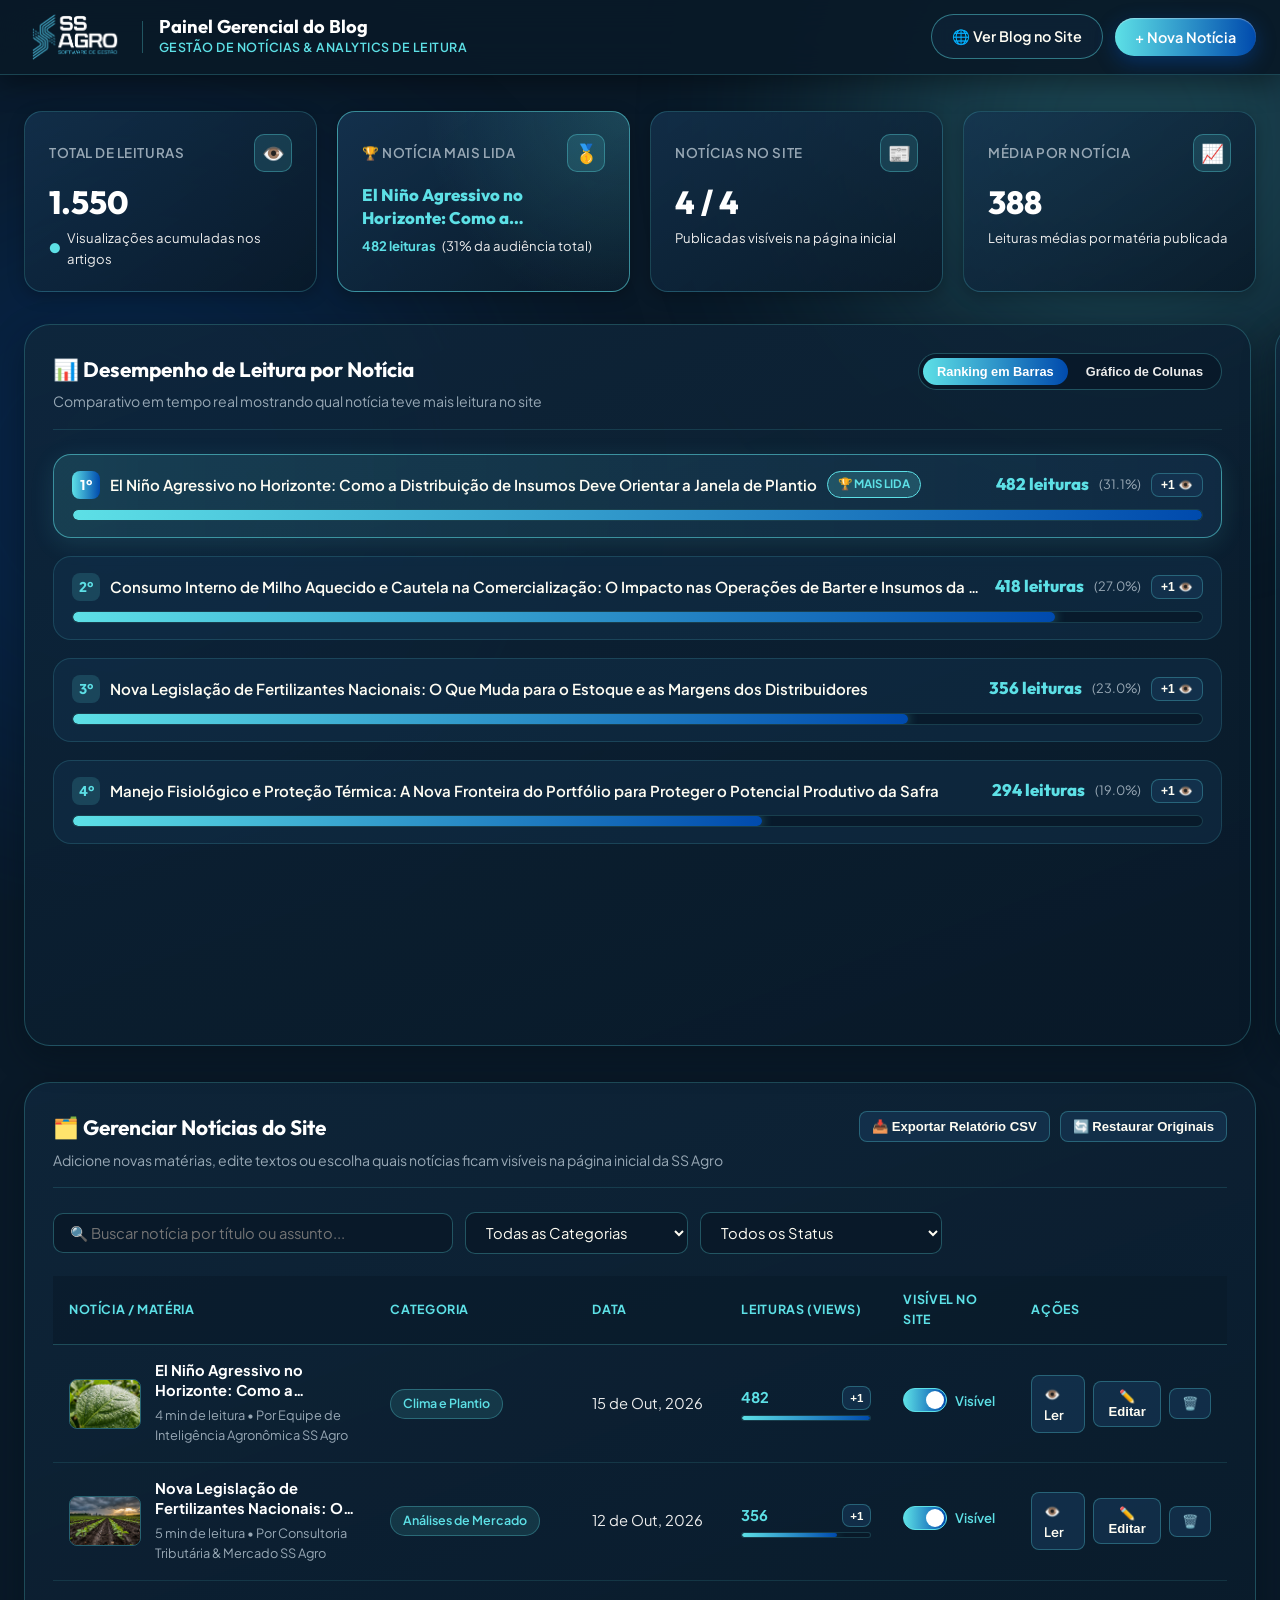
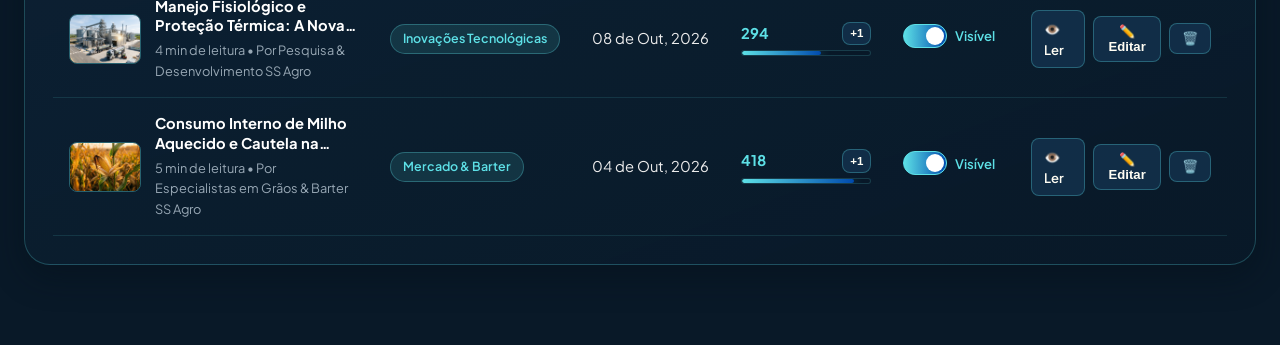
==== admin.html @ dab85be3 "feat: site institucional SS Agro com blog interativo e painel gerencial completo" ====
<!DOCTYPE html>
<html lang="pt-BR">
<head>
  <meta charset="UTF-8" />
  <meta name="viewport" content="width=device-width, initial-scale=1.0" />
  <title>Painel Gerencial do Blog | SS Agro Sistemas de Gestão</title>
  <link rel="icon" type="image/png" href="assets/favicon.png" />

  <!-- Fontes Modernas (Plus Jakarta Sans & Outfit) -->
  <link rel="preconnect" href="https://fonts.googleapis.com" />
  <link rel="preconnect" href="https://fonts.gstatic.com" crossorigin />
  <link
    href="https://fonts.googleapis.com/css2?family=Outfit:wght@600;700;800&family=Plus+Jakarta+Sans:wght@400;500;600;700&display=swap"
    rel="stylesheet"
  />

  <link rel="stylesheet" href="styles.css?v=8" />
  <style>
    /* ========================================================================
       ESTILOS DO PAINEL GERENCIAL DO BLOG SS AGRO (admin.html)
       Paleta Oficial: #0f273c (Navy), #5de0e6 (Ciano), #004aad (Royal), #fffdf3
       ======================================================================== */
    body {
      background-color: var(--ss-navy-dark);
      min-height: 100vh;
    }

    .admin-header {
      position: sticky;
      top: 0;
      z-index: 1000;
      background: rgba(9, 25, 40, 0.92);
      backdrop-filter: blur(18px);
      border-bottom: 1px solid rgba(93, 224, 230, 0.22);
      padding: 14px 0;
      box-shadow: 0 8px 28px rgba(0, 0, 0, 0.4);
    }

    .admin-header__inner {
      display: flex;
      align-items: center;
      justify-content: space-between;
      flex-wrap: wrap;
      gap: 16px;
    }

    .admin-brand {
      display: flex;
      align-items: center;
      gap: 16px;
      text-decoration: none;
    }

    .admin-brand img {
      height: 46px;
      width: auto;
    }

    .admin-brand__divider {
      width: 1px;
      height: 32px;
      background: rgba(93, 224, 230, 0.3);
    }

    .admin-brand__title {
      font-family: var(--font-display);
      font-size: 1.15rem;
      font-weight: 700;
      color: var(--ss-white);
      line-height: 1.2;
    }

    .admin-brand__sub {
      font-size: 0.78rem;
      color: var(--ss-cyan);
      font-weight: 600;
      letter-spacing: 0.04em;
      text-transform: uppercase;
    }

    .admin-header__actions {
      display: flex;
      align-items: center;
      flex-wrap: wrap;
      gap: 12px;
    }

    .admin-main {
      padding: 36px 0 80px;
      position: relative;
      z-index: 2;
    }

    /* Grade de KPIs Executivos */
    .kpi-grid {
      display: grid;
      grid-template-columns: repeat(4, 1fr);
      gap: 20px;
      margin-bottom: 32px;
    }

    .kpi-card {
      background: linear-gradient(145deg, rgba(21, 53, 82, 0.72) 0%, rgba(9, 25, 40, 0.88) 100%);
      border: 1px solid rgba(93, 224, 230, 0.22);
      border-radius: var(--radius-md);
      padding: 22px 24px;
      box-shadow: var(--shadow-sm);
      position: relative;
      overflow: hidden;
      transition: transform var(--transition-fast), border-color var(--transition-fast);
    }

    .kpi-card:hover {
      transform: translateY(-4px);
      border-color: var(--ss-cyan);
    }

    .kpi-card--highlight {
      border-color: rgba(93, 224, 230, 0.55);
      background:
        radial-gradient(circle at top right, rgba(93, 224, 230, 0.18), transparent 60%),
        linear-gradient(145deg, rgba(21, 53, 82, 0.85) 0%, rgba(9, 25, 40, 0.95) 100%);
    }

    .kpi-card__top {
      display: flex;
      align-items: center;
      justify-content: space-between;
      margin-bottom: 12px;
    }

    .kpi-card__label {
      font-size: 0.84rem;
      font-weight: 600;
      color: var(--ss-gray-muted);
      text-transform: uppercase;
      letter-spacing: 0.04em;
    }

    .kpi-card__icon {
      width: 38px;
      height: 38px;
      border-radius: 10px;
      background: rgba(93, 224, 230, 0.14);
      border: 1px solid rgba(93, 224, 230, 0.35);
      display: flex;
      align-items: center;
      justify-content: center;
      font-size: 1.15rem;
    }

    .kpi-card__value {
      font-family: var(--font-display);
      font-size: clamp(1.75rem, 2.5vw, 2.25rem);
      font-weight: 800;
      color: var(--ss-white);
      line-height: 1.15;
      margin-bottom: 6px;
    }

    .kpi-card__value--title {
      font-size: 1.05rem;
      line-height: 1.35;
      display: -webkit-box;
      -webkit-line-clamp: 2;
      -webkit-box-orient: vertical;
      overflow: hidden;
      color: var(--ss-cyan);
    }

    .kpi-card__sub {
      font-size: 0.82rem;
      color: var(--ss-gray-light);
      display: flex;
      align-items: center;
      gap: 6px;
    }

    /* Seção de Gráficos Gerenciais */
    .charts-grid {
      display: grid;
      grid-template-columns: 1.45fr 0.85fr;
      gap: 24px;
      margin-bottom: 36px;
    }

    .admin-panel-card {
      background: linear-gradient(160deg, rgba(15, 39, 60, 0.85) 0%, rgba(9, 25, 40, 0.94) 100%);
      border: 1px solid rgba(93, 224, 230, 0.24);
      border-radius: var(--radius-lg);
      padding: 28px;
      box-shadow: var(--shadow-md);
    }

    .admin-panel-card__header {
      display: flex;
      align-items: flex-start;
      justify-content: space-between;
      flex-wrap: wrap;
      gap: 16px;
      margin-bottom: 24px;
      padding-bottom: 16px;
      border-bottom: 1px solid rgba(93, 224, 230, 0.14);
    }

    .admin-panel-card__title {
      font-family: var(--font-display);
      font-size: 1.3rem;
      font-weight: 700;
      color: var(--ss-white);
      margin-bottom: 4px;
    }

    .admin-panel-card__sub {
      font-size: 0.88rem;
      color: var(--ss-gray-muted);
    }

    .chart-mode-tabs {
      display: inline-flex;
      background: rgba(9, 25, 40, 0.85);
      border: 1px solid rgba(93, 224, 230, 0.28);
      border-radius: var(--radius-pill);
      padding: 4px;
      gap: 4px;
    }

    .chart-mode-btn {
      background: transparent;
      border: none;
      color: var(--ss-gray-light);
      font-size: 0.8rem;
      font-weight: 600;
      padding: 6px 14px;
      border-radius: var(--radius-pill);
      cursor: pointer;
      transition: 0.2s;
    }

    .chart-mode-btn.active {
      background: var(--ss-gradient);
      color: var(--ss-white);
    }

    /* Ranking de Barras Horizontais */
    .ranking-list {
      display: flex;
      flex-direction: column;
      gap: 18px;
    }

    .ranking-item {
      background: rgba(21, 53, 82, 0.42);
      border: 1px solid rgba(93, 224, 230, 0.16);
      border-radius: var(--radius-md);
      padding: 16px 18px;
      transition: border-color 0.2s, transform 0.2s;
    }

    .ranking-item:hover {
      border-color: rgba(93, 224, 230, 0.45);
      transform: translateX(4px);
    }

    .ranking-item--top {
      background: linear-gradient(90deg, rgba(93, 224, 230, 0.14) 0%, rgba(21, 53, 82, 0.55) 100%);
      border-color: rgba(93, 224, 230, 0.55);
      box-shadow: 0 6px 24px rgba(93, 224, 230, 0.12);
    }

    .ranking-item__header {
      display: flex;
      align-items: center;
      justify-content: space-between;
      gap: 12px;
      margin-bottom: 10px;
    }

    .ranking-item__title-wrap {
      display: flex;
      align-items: center;
      gap: 10px;
      min-width: 0;
    }

    .ranking-pos {
      width: 28px;
      height: 28px;
      border-radius: 8px;
      background: rgba(93, 224, 230, 0.16);
      color: var(--ss-cyan);
      font-weight: 800;
      font-size: 0.84rem;
      display: flex;
      align-items: center;
      justify-content: center;
      flex-shrink: 0;
    }

    .ranking-item--top .ranking-pos {
      background: var(--ss-gradient);
      color: var(--ss-white);
    }

    .ranking-item__title {
      font-weight: 600;
      font-size: 0.94rem;
      color: var(--ss-cream);
      white-space: nowrap;
      overflow: hidden;
      text-overflow: ellipsis;
    }

    .ranking-badge-winner {
      display: inline-flex;
      align-items: center;
      gap: 4px;
      padding: 3px 10px;
      border-radius: var(--radius-pill);
      background: rgba(93, 224, 230, 0.2);
      border: 1px solid var(--ss-cyan);
      color: var(--ss-cyan);
      font-size: 0.72rem;
      font-weight: 700;
      text-transform: uppercase;
      flex-shrink: 0;
    }

    .ranking-item__stats {
      display: flex;
      align-items: center;
      gap: 10px;
      flex-shrink: 0;
    }

    .ranking-views-count {
      font-family: var(--font-display);
      font-size: 1.05rem;
      font-weight: 800;
      color: var(--ss-cyan);
    }

    .ranking-views-pct {
      font-size: 0.8rem;
      color: var(--ss-gray-muted);
    }

    .ranking-bar-track {
      width: 100%;
      height: 12px;
      background: rgba(9, 25, 40, 0.85);
      border-radius: var(--radius-pill);
      overflow: hidden;
      border: 1px solid rgba(93, 224, 230, 0.18);
    }

    .ranking-bar-fill {
      height: 100%;
      background: var(--ss-gradient);
      border-radius: var(--radius-pill);
      box-shadow: 0 0 12px rgba(93, 224, 230, 0.45);
      transition: width 0.6s cubic-bezier(0.22, 1, 0.36, 1);
    }

    .canvas-chart-container {
      width: 100%;
      height: 310px;
      position: relative;
    }

    .canvas-chart-container canvas {
      width: 100%;
      height: 100%;
      display: block;
    }

    /* Gráfico de Rosca (Categorias) */
    .donut-layout {
      display: flex;
      flex-direction: column;
      align-items: center;
      gap: 20px;
    }

    .donut-canvas-wrap {
      width: 210px;
      height: 210px;
      position: relative;
    }

    .donut-canvas-wrap canvas {
      width: 100%;
      height: 100%;
    }

    .donut-legend {
      width: 100%;
      display: flex;
      flex-direction: column;
      gap: 10px;
    }

    .donut-legend-item {
      display: flex;
      align-items: center;
      justify-content: space-between;
      font-size: 0.86rem;
      padding: 8px 12px;
      border-radius: var(--radius-sm);
      background: rgba(21, 53, 82, 0.4);
      border: 1px solid rgba(93, 224, 230, 0.14);
    }

    .donut-legend-left {
      display: flex;
      align-items: center;
      gap: 8px;
      color: var(--ss-cream);
      font-weight: 500;
    }

    .donut-dot {
      width: 12px;
      height: 12px;
      border-radius: 4px;
      flex-shrink: 0;
    }

    /* Barra de Ferramentas e Filtros da Tabela */
    .toolbar-row {
      display: flex;
      align-items: center;
      justify-content: space-between;
      flex-wrap: wrap;
      gap: 14px;
      margin-bottom: 22px;
    }

    .toolbar-filters {
      display: flex;
      align-items: center;
      flex-wrap: wrap;
      gap: 12px;
      flex: 1;
    }

    .admin-input,
    .admin-select,
    .admin-textarea {
      background: rgba(9, 25, 40, 0.9);
      border: 1px solid rgba(93, 224, 230, 0.3);
      color: var(--ss-cream);
      font-family: var(--font-sans);
      font-size: 0.92rem;
      padding: 10px 16px;
      border-radius: var(--radius-sm);
      outline: none;
      transition: border-color 0.2s, box-shadow 0.2s;
    }

    .admin-input:focus,
    .admin-select:focus,
    .admin-textarea:focus {
      border-color: var(--ss-cyan);
      box-shadow: 0 0 0 3px rgba(93, 224, 230, 0.18);
    }

    .admin-input--search {
      min-width: 280px;
      flex: 1;
      max-width: 400px;
    }

    /* Tabela Gerencial de Notícias */
    .posts-table-wrap {
      overflow-x: auto;
    }

    .posts-table {
      width: 100%;
      border-collapse: collapse;
      text-align: left;
    }

    .posts-table th {
      font-size: 0.78rem;
      font-weight: 700;
      text-transform: uppercase;
      letter-spacing: 0.05em;
      color: var(--ss-cyan);
      padding: 14px 16px;
      border-bottom: 1px solid rgba(93, 224, 230, 0.24);
      background: rgba(9, 25, 40, 0.6);
    }

    .posts-table td {
      padding: 16px;
      border-bottom: 1px solid rgba(93, 224, 230, 0.12);
      vertical-align: middle;
      font-size: 0.92rem;
    }

    .posts-table tr:hover td {
      background: rgba(93, 224, 230, 0.05);
    }

    .post-cell-main {
      display: flex;
      align-items: center;
      gap: 14px;
      max-width: 440px;
    }

    .post-thumb {
      width: 72px;
      height: 50px;
      border-radius: 8px;
      object-fit: cover;
      border: 1px solid rgba(93, 224, 230, 0.35);
      flex-shrink: 0;
    }

    .post-cell-title {
      font-weight: 700;
      color: var(--ss-white);
      line-height: 1.35;
      margin-bottom: 4px;
      display: -webkit-box;
      -webkit-line-clamp: 2;
      -webkit-box-orient: vertical;
      overflow: hidden;
    }

    .post-cell-sub {
      font-size: 0.8rem;
      color: var(--ss-gray-muted);
    }

    .category-pill {
      display: inline-block;
      padding: 4px 12px;
      border-radius: var(--radius-pill);
      background: rgba(93, 224, 230, 0.12);
      border: 1px solid rgba(93, 224, 230, 0.3);
      color: var(--ss-cyan);
      font-size: 0.78rem;
      font-weight: 600;
      white-space: nowrap;
    }

    /* Botão Switch (Visível no Site Liga/Desliga) */
    .status-toggle {
      display: inline-flex;
      align-items: center;
      gap: 8px;
      cursor: pointer;
      user-select: none;
    }

    .status-toggle input {
      display: none;
    }

    .status-toggle__slider {
      width: 44px;
      height: 24px;
      background: rgba(152, 168, 181, 0.3);
      border: 1px solid rgba(152, 168, 181, 0.45);
      border-radius: var(--radius-pill);
      position: relative;
      transition: 0.25s;
    }

    .status-toggle__slider::after {
      content: '';
      width: 18px;
      height: 18px;
      border-radius: 50%;
      background: var(--ss-white);
      position: absolute;
      top: 2px;
      left: 3px;
      transition: 0.25s;
    }

    .status-toggle input:checked + .status-toggle__slider {
      background: var(--ss-gradient);
      border-color: var(--ss-cyan);
    }

    .status-toggle input:checked + .status-toggle__slider::after {
      transform: translateX(19px);
    }

    .status-toggle__label {
      font-size: 0.82rem;
      font-weight: 600;
    }

    .action-btns {
      display: flex;
      align-items: center;
      gap: 8px;
    }

    .icon-btn {
      background: rgba(21, 53, 82, 0.75);
      border: 1px solid rgba(93, 224, 230, 0.3);
      color: var(--ss-cream);
      padding: 7px 12px;
      border-radius: 8px;
      font-size: 0.82rem;
      font-weight: 600;
      cursor: pointer;
      text-decoration: none;
      display: inline-flex;
      align-items: center;
      gap: 5px;
      transition: 0.2s;
    }

    .icon-btn:hover {
      border-color: var(--ss-cyan);
      color: var(--ss-cyan);
      transform: translateY(-2px);
    }

    .icon-btn--danger:hover {
      border-color: #f87171;
      color: #f87171;
      background: rgba(239, 68, 68, 0.12);
    }

    /* Modal de Criar / Editar Notícia */
    .modal-backdrop {
      position: fixed;
      inset: 0;
      z-index: 3000;
      background: rgba(5, 14, 24, 0.82);
      backdrop-filter: blur(10px);
      display: flex;
      align-items: center;
      justify-content: center;
      padding: 20px;
      opacity: 0;
      pointer-events: none;
      transition: opacity 0.25s ease;
    }

    .modal-backdrop.open {
      opacity: 1;
      pointer-events: auto;
    }

    .modal-card {
      width: 100%;
      max-width: 820px;
      max-height: 92vh;
      overflow-y: auto;
      background: linear-gradient(160deg, #122e47 0%, #091928 100%);
      border: 1px solid rgba(93, 224, 230, 0.4);
      border-radius: var(--radius-lg);
      padding: 32px;
      box-shadow: 0 28px 70px rgba(0, 0, 0, 0.75);
    }

    .modal-card__header {
      display: flex;
      align-items: center;
      justify-content: space-between;
      padding-bottom: 18px;
      margin-bottom: 24px;
      border-bottom: 1px solid rgba(93, 224, 230, 0.2);
    }

    .modal-card__title {
      font-family: var(--font-display);
      font-size: 1.45rem;
      color: var(--ss-white);
    }

    .form-grid {
      display: grid;
      grid-template-columns: 1fr 1fr;
      gap: 18px;
      margin-bottom: 18px;
    }

    .form-group {
      display: flex;
      flex-direction: column;
      gap: 7px;
      margin-bottom: 18px;
    }

    .form-group label {
      font-size: 0.86rem;
      font-weight: 600;
      color: var(--ss-cyan);
    }

    .preset-images-row {
      display: flex;
      align-items: center;
      flex-wrap: wrap;
      gap: 10px;
      margin-top: 8px;
    }

    .preset-img-btn {
      width: 68px;
      height: 46px;
      border-radius: 8px;
      overflow: hidden;
      border: 2px solid transparent;
      cursor: pointer;
      padding: 0;
      background: none;
      transition: 0.2s;
    }

    .preset-img-btn img {
      width: 100%;
      height: 100%;
      object-fit: cover;
    }

    .preset-img-btn.selected,
    .preset-img-btn:hover {
      border-color: var(--ss-cyan);
      transform: scale(1.06);
    }

    .toast-notification {
      position: fixed;
      bottom: 28px;
      right: 28px;
      z-index: 4000;
      background: var(--ss-gradient);
      color: var(--ss-white);
      padding: 14px 24px;
      border-radius: var(--radius-pill);
      font-weight: 700;
      font-size: 0.92rem;
      box-shadow: 0 12px 32px rgba(0, 0, 0, 0.5);
      transform: translateY(80px);
      opacity: 0;
      transition: 0.3s cubic-bezier(0.22, 1, 0.36, 1);
      pointer-events: none;
    }

    .toast-notification.show {
      transform: translateY(0);
      opacity: 1;
    }

    @media (max-width: 1080px) {
      .kpi-grid {
        grid-template-columns: repeat(2, 1fr);
      }
      .charts-grid {
        grid-template-columns: 1fr;
      }
    }

    @media (max-width: 720px) {
      .kpi-grid,
      .form-grid {
        grid-template-columns: 1fr;
      }
    }
  </style>
</head>
<body>
  <!-- Luzes decorativas de fundo com as cores oficiais -->
  <div class="ambient-bg" aria-hidden="true">
    <div class="ambient-orb ambient-orb--cyan"></div>
    <div class="ambient-orb ambient-orb--royal"></div>
  </div>

  <!-- CABEÇALHO DO PAINEL GERENCIAL -->
  <header class="admin-header">
    <div class="container admin-header__inner">
      <a href="index.html" class="admin-brand">
        <img src="assets/logo-ssagro.png" alt="Logo Oficial SS Agro" />
        <div class="admin-brand__divider"></div>
        <div>
          <div class="admin-brand__title">Painel Gerencial do Blog</div>
          <div class="admin-brand__sub">Gestão de Notícias & Analytics de Leitura</div>
        </div>
      </a>

      <div class="admin-header__actions">
        <a href="index.html#blog" class="btn btn--outline btn--sm">
          <span>🌐 Ver Blog no Site</span>
        </a>
        <button type="button" class="btn btn--primary btn--sm" id="openNewPostModalBtn">
          <span>+ Nova Notícia</span>
        </button>
      </div>
    </div>
  </header>

  <main class="admin-main">
    <div class="container">
      <!-- ====================================================================
           1. INDICADORES EXECUTIVOS (KPIs DE LEITURA E PUBLICAÇÃO)
           ==================================================================== -->
      <div class="kpi-grid">
        <div class="kpi-card">
          <div class="kpi-card__top">
            <span class="kpi-card__label">Total de Leituras</span>
            <span class="kpi-card__icon">👁️</span>
          </div>
          <div class="kpi-card__value" id="kpiTotalViews">0</div>
          <div class="kpi-card__sub">
            <span style="color: var(--ss-cyan);">●</span> Visualizações acumuladas nos artigos
          </div>
        </div>

        <div class="kpi-card kpi-card--highlight">
          <div class="kpi-card__top">
            <span class="kpi-card__label">🏆 Notícia Mais Lida</span>
            <span class="kpi-card__icon">🥇</span>
          </div>
          <div class="kpi-card__value kpi-card__value--title" id="kpiTopPostTitle">-</div>
          <div class="kpi-card__sub">
            <strong style="color: var(--ss-cyan);" id="kpiTopPostViews">0 leituras</strong>
            <span id="kpiTopPostShare">(0% do total)</span>
          </div>
        </div>

        <div class="kpi-card">
          <div class="kpi-card__top">
            <span class="kpi-card__label">Notícias no Site</span>
            <span class="kpi-card__icon">📰</span>
          </div>
          <div class="kpi-card__value" id="kpiActivePosts">0 / 0</div>
          <div class="kpi-card__sub" id="kpiActiveSub">Publicadas visíveis na página inicial</div>
        </div>

        <div class="kpi-card">
          <div class="kpi-card__top">
            <span class="kpi-card__label">Média por Notícia</span>
            <span class="kpi-card__icon">📈</span>
          </div>
          <div class="kpi-card__value" id="kpiAvgViews">0</div>
          <div class="kpi-card__sub">Leituras médias por matéria publicada</div>
        </div>
      </div>

      <!-- ====================================================================
           2. GRÁFICOS GERENCIAIS DE LEITURA (RANKING + CATEGORIAS)
           ==================================================================== -->
      <div class="charts-grid">
        <!-- Gráfico Principal: Qual notícia teve mais leitura -->
        <div class="admin-panel-card">
          <div class="admin-panel-card__header">
            <div>
              <h2 class="admin-panel-card__title">
                📊 Desempenho de Leitura por Notícia
              </h2>
              <p class="admin-panel-card__sub">
                Comparativo em tempo real mostrando qual notícia teve mais leitura no site
              </p>
            </div>

            <div class="chart-mode-tabs" role="tablist">
              <button
                type="button"
                class="chart-mode-btn active"
                data-chart-mode="bars"
                id="modeBarsBtn"
              >
                Ranking em Barras
              </button>
              <button
                type="button"
                class="chart-mode-btn"
                data-chart-mode="canvas"
                id="modeCanvasBtn"
              >
                Gráfico de Colunas
              </button>
            </div>
          </div>

          <!-- Visão 1: Ranking Horizontal Detalhado -->
          <div id="rankingBarsView" class="ranking-list"></div>

          <!-- Visão 2: Gráfico de Colunas em Canvas 2D -->
          <div id="rankingCanvasView" class="canvas-chart-container" style="display: none;">
            <canvas id="viewsBarCanvas"></canvas>
          </div>
        </div>

        <!-- Gráfico Secundário: Leituras por Categoria (Donut) -->
        <div class="admin-panel-card">
          <div class="admin-panel-card__header">
            <div>
              <h2 class="admin-panel-card__title">🎯 Leituras por Categoria</h2>
              <p class="admin-panel-card__sub">
                Temas do agronegócio que mais atraem leitores
              </p>
            </div>
          </div>

          <div class="donut-layout">
            <div class="donut-canvas-wrap">
              <canvas id="categoryDonutCanvas" width="220" height="220"></canvas>
            </div>
            <div class="donut-legend" id="categoryDonutLegend"></div>
          </div>
        </div>
      </div>

      <!-- ====================================================================
           3. GERENCIADOR DE NOTÍCIAS (TABELA CRUD + CONTROLE DE VISIBILIDADE)
           ==================================================================== -->
      <div class="admin-panel-card">
        <div class="admin-panel-card__header">
          <div>
            <h2 class="admin-panel-card__title">
              🗂️ Gerenciar Notícias do Site
            </h2>
            <p class="admin-panel-card__sub">
              Adicione novas matérias, edite textos ou escolha quais notícias ficam visíveis na página inicial da SS Agro
            </p>
          </div>

          <div style="display: flex; gap: 10px; flex-wrap: wrap;">
            <button type="button" class="icon-btn" id="exportCsvBtn" title="Baixar planilha CSV com estatísticas de leitura">
              <span>📥 Exportar Relatório CSV</span>
            </button>
            <button type="button" class="icon-btn" id="resetDefaultBtn" title="Restaurar as 4 notícias originais da SS Agro">
              <span>🔄 Restaurar Originais</span>
            </button>
          </div>
        </div>

        <!-- Filtros e Busca -->
        <div class="toolbar-row">
          <div class="toolbar-filters">
            <input
              type="search"
              id="searchPostsInput"
              class="admin-input admin-input--search"
              placeholder="🔍 Buscar notícia por título ou assunto..."
            />

            <select id="filterCategorySelect" class="admin-select">
              <option value="all">Todas as Categorias</option>
              <option value="Clima e Plantio">Clima e Plantio</option>
              <option value="Análises de Mercado">Análises de Mercado</option>
              <option value="Inovações Tecnológicas">Inovações Tecnológicas</option>
              <option value="Mercado & Barter">Mercado & Barter</option>
              <option value="Gestão ERP Agro">Gestão ERP Agro</option>
            </select>

            <select id="filterStatusSelect" class="admin-select">
              <option value="all">Todos os Status</option>
              <option value="published">Visíveis no Site (Publicadas)</option>
              <option value="hidden">Ocultas (Rascunho)</option>
            </select>
          </div>
        </div>

        <!-- Tabela de Notícias -->
        <div class="posts-table-wrap">
          <table class="posts-table">
            <thead>
              <tr>
                <th>Notícia / Matéria</th>
                <th>Categoria</th>
                <th>Data</th>
                <th>Leituras (Views)</th>
                <th>Visível no Site</th>
                <th>Ações</th>
              </tr>
            </thead>
            <tbody id="postsTableBody">
              <!-- Linhas preenchidas dinamicamente pelo admin.js -->
            </tbody>
          </table>
        </div>
      </div>
    </div>
  </main>

  <!-- ========================================================================
       MODAL COMPLETO PARA CRIAR OU EDITAR NOTÍCIA
       ======================================================================== -->
  <div class="modal-backdrop" id="postModalBackdrop" aria-hidden="true">
    <div class="modal-card" role="dialog" aria-labelledby="modalTitle">
      <div class="modal-card__header">
        <h3 class="modal-card__title" id="modalTitle">Nova Notícia do Blog SS Agro</h3>
        <button type="button" class="icon-btn" id="closeModalBtn">✕ Fechar</button>
      </div>

      <form id="postForm">
        <input type="hidden" id="postIdInput" />

        <div class="form-group">
          <label for="postTitleInput">Título da Notícia *</label>
          <input
            type="text"
            id="postTitleInput"
            class="admin-input"
            required
            placeholder="Ex: El Niño Agressivo no Horizonte: Como Orientar a Janela de Plantio"
          />
        </div>

        <div class="form-group">
          <label for="postSubtitleInput">Subtítulo / Chamada em Destaque (Lead) *</label>
          <input
            type="text"
            id="postSubtitleInput"
            class="admin-input"
            required
            placeholder="Resumo impactante que aparece abaixo do título na página da notícia..."
          />
        </div>

        <div class="form-grid">
          <div class="form-group" style="margin-bottom: 0;">
            <label for="postCategoryInput">Categoria *</label>
            <input
              type="text"
              id="postCategoryInput"
              class="admin-input"
              list="categorySuggestions"
              required
              placeholder="Ex: Clima e Plantio"
            />
            <datalist id="categorySuggestions">
              <option value="Clima e Plantio"></option>
              <option value="Análises de Mercado"></option>
              <option value="Inovações Tecnológicas"></option>
              <option value="Mercado & Barter"></option>
              <option value="Gestão ERP Agro"></option>
            </datalist>
          </div>

          <div class="form-group" style="margin-bottom: 0;">
            <label for="postAuthorInput">Autor / Equipe</label>
            <input
              type="text"
              id="postAuthorInput"
              class="admin-input"
              placeholder="Ex: Equipe de Inteligência Agronômica SS Agro"
            />
          </div>
        </div>

        <div class="form-grid">
          <div class="form-group" style="margin-bottom: 0;">
            <label for="postDateInput">Data de Publicação</label>
            <input type="date" id="postDateInput" class="admin-input" />
          </div>

          <div class="form-group" style="margin-bottom: 0;">
            <label for="postViewsInput">Total de Leituras (Contador)</label>
            <input type="number" id="postViewsInput" class="admin-input" min="0" value="0" />
          </div>
        </div>

        <!-- Seleção ou Upload da Imagem de Capa -->
        <div class="form-group">
          <label for="postImageInput">Imagem de Capa da Notícia *</label>
          <div style="display: flex; gap: 12px; align-items: center; flex-wrap: wrap;">
            <input
              type="text"
              id="postImageInput"
              class="admin-input"
              style="flex: 1;"
              required
              placeholder="assets/blog-1.jpg"
            />
            <label class="icon-btn" style="cursor: pointer; margin: 0;">
              <span>📷 Enviar Foto do Computador</span>
              <input type="file" id="uploadImageFile" accept="image/*" style="display: none;" />
            </label>
          </div>

          <div style="font-size: 0.78rem; color: var(--ss-gray-muted); margin-top: 6px;">
            Ou clique em uma das imagens oficiais abaixo para selecionar rapidamente:
          </div>
          <div class="preset-images-row" id="presetImagesRow">
            <button type="button" class="preset-img-btn" data-img="assets/blog-1.jpg" title="Clima e Plantio">
              <img src="assets/blog-1.jpg" alt="Capa 1" />
            </button>
            <button type="button" class="preset-img-btn" data-img="assets/blog-2.jpg" title="Fertilizantes e Estoque">
              <img src="assets/blog-2.jpg" alt="Capa 2" />
            </button>
            <button type="button" class="preset-img-btn" data-img="assets/blog-3.jpg" title="Manejo e Tecnologia">
              <img src="assets/blog-3.jpg" alt="Capa 3" />
            </button>
            <button type="button" class="preset-img-btn" data-img="assets/blog-4.jpg" title="Milho e Barter">
              <img src="assets/blog-4.jpg" alt="Capa 4" />
            </button>
            <button type="button" class="preset-img-btn" data-img="assets/seg-armazenagem-graos.jpg" title="Armazenagem de Grãos">
              <img src="assets/seg-armazenagem-graos.jpg" alt="Capa 5" />
            </button>
            <button type="button" class="preset-img-btn" data-img="assets/seg-propriedade-rural.jpg" title="Propriedade Rural">
              <img src="assets/seg-propriedade-rural.jpg" alt="Capa 6" />
            </button>
          </div>
        </div>

        <!-- Texto Completo da Matéria -->
        <div class="form-group">
          <label for="postContentInput">
            Conteúdo Completo da Notícia *
            <span style="font-weight: 400; color: var(--ss-gray-muted);">
              (Separe cada parágrafo pulando uma linha com Enter)
            </span>
          </label>
          <textarea
            id="postContentInput"
            class="admin-textarea"
            rows="9"
            required
            placeholder="Escreva aqui os parágrafos completos da matéria..."
          ></textarea>
        </div>

        <div style="display: flex; align-items: center; justify-content: space-between; flex-wrap: wrap; gap: 16px; margin-top: 24px;">
          <label class="status-toggle">
            <input type="checkbox" id="postPublishedCheckbox" checked />
            <span class="status-toggle__slider"></span>
            <span class="status-toggle__label" style="color: var(--ss-cream);">
              Publicar e exibir esta notícia no site principal
            </span>
          </label>

          <div style="display: flex; gap: 12px;">
            <button type="button" class="btn btn--outline btn--sm" id="cancelModalBtn">
              Cancelar
            </button>
            <button type="submit" class="btn btn--primary btn--sm">
              <span>💾 Salvar Notícia</span>
            </button>
          </div>
        </div>
      </form>
    </div>
  </div>

  <!-- Notificação Flutuante (Toast) -->
  <div class="toast-notification" id="adminToast">Alterações salvas com sucesso!</div>

  <script src="blog-data.js?v=8"></script>
  <script src="admin.js?v=8"></script>
</body>
</html>
---- styles.css ----
/* ==========================================================================
   SS AGRO - NOVA VERSÃO MODERNA & PROFISSIONAL
   Paleta de Cores Oficial Mantida Fielmente de www.ssagro.com.br:
   - Azul Marinho Principal (Fundo): #0f273c
   - Ciano Oficial (Logo e Destaques): #5de0e6 / #64c5e1
   - Azul Royal (Gradiente Oficial): #004aad
   - Texto Creme / Branco: #fffdf3 / #ffffff
   - Superfície Clara / Cinza Suave: #ececec / #98a8b5 / #a6a6a6
   ========================================================================== */

:root {
  /* Cores Oficiais SS Agro */
  --ss-navy: #0f273c;
  --ss-navy-dark: #091928;
  --ss-navy-light: #153552;
  --ss-navy-card: rgba(21, 53, 82, 0.55);
  --ss-cyan: #5de0e6;
  --ss-cyan-soft: #64c5e1;
  --ss-royal: #004aad;
  --ss-cream: #fffdf3;
  --ss-white: #ffffff;
  --ss-gray-light: #ececec;
  --ss-gray-muted: #98a8b5;
  --ss-gray-medium: #a6a6a6;

  /* Gradientes Oficiais (Extraídos do site original) */
  --ss-gradient: linear-gradient(90deg, #5de0e6 0%, #004aad 100%);
  --ss-gradient-hover: linear-gradient(90deg, #64c5e1 0%, #005ce6 50%, #5de0e6 100%);
  --ss-gradient-subtle: linear-gradient(135deg, rgba(93, 224, 230, 0.16) 0%, rgba(0, 74, 173, 0.16) 100%);
  --ss-border-glow: rgba(93, 224, 230, 0.28);

  /* Sombras e Efeitos */
  --shadow-sm: 0 4px 16px rgba(0, 0, 0, 0.25);
  --shadow-md: 0 12px 32px rgba(5, 15, 25, 0.45);
  --shadow-lg: 0 24px 60px rgba(0, 0, 0, 0.55);
  --shadow-cyan: 0 10px 30px rgba(93, 224, 230, 0.25);

  /* Tipografia e Espaçamento */
  --font-sans: 'Plus Jakarta Sans', 'Inter', -apple-system, BlinkMacSystemFont, sans-serif;
  --font-display: 'Outfit', 'Plus Jakarta Sans', sans-serif;
  --radius-sm: 10px;
  --radius-md: 18px;
  --radius-lg: 26px;
  --radius-pill: 9999px;
  --transition-fast: 0.25s cubic-bezier(0.22, 1, 0.36, 1);
  --transition-smooth: 0.45s cubic-bezier(0.22, 1, 0.36, 1);
}

/* Reset básico para garantir consistência em todos os navegadores */
*, *::before, *::after {
  box-sizing: border-box;
  margin: 0;
  padding: 0;
}

html {
  scroll-behavior: smooth;
  scroll-padding-top: 90px;
  background-color: var(--ss-navy);
  color: var(--ss-cream);
  font-family: var(--font-sans);
  line-height: 1.6;
  overflow-x: hidden;
}

body {
  background-color: var(--ss-navy);
  color: var(--ss-cream);
  overflow-x: hidden;
  position: relative;
}

/* Luzes decorativas de fundo (Ambient Glow com as cores da SS Agro) */
.ambient-bg {
  position: fixed;
  inset: 0;
  pointer-events: none;
  z-index: 0;
  overflow: hidden;
}

.ambient-orb {
  position: absolute;
  border-radius: 50%;
  filter: blur(120px);
  opacity: 0.22;
  transition: transform 0.8s ease-out;
}

.ambient-orb--cyan {
  width: 550px;
  height: 550px;
  background: var(--ss-cyan);
  top: -150px;
  right: -120px;
}

.ambient-orb--royal {
  width: 650px;
  height: 650px;
  background: var(--ss-royal);
  bottom: 10%;
  left: -200px;
}

/* Barra de Progresso de Rolagem no Topo */
.scroll-progress-bar {
  position: fixed;
  top: 0;
  left: 0;
  height: 4px;
  width: 0%;
  background: var(--ss-gradient);
  z-index: 2000;
  box-shadow: 0 0 12px var(--ss-cyan);
  transition: width 0.08s linear;
}

/* Container Padrão */
.container {
  width: 100%;
  max-width: 1280px;
  margin: 0 auto;
  padding: 0 24px;
  position: relative;
  z-index: 2;
}

/* ==========================================================================
   HEADER / NAVEGAÇÃO FIXA COM EFEITO DE VIDRO (GLASSMORPHISM)
   ========================================================================== */
.navbar {
  position: fixed;
  top: 0;
  left: 0;
  width: 100%;
  z-index: 1000;
  padding: 18px 0;
  transition: var(--transition-smooth);
  background: rgba(15, 39, 60, 0.45);
  backdrop-filter: blur(12px);
  -webkit-backdrop-filter: blur(12px);
  border-bottom: 1px solid rgba(93, 224, 230, 0.08);
}

.navbar.scrolled {
  padding: 10px 0;
  background: rgba(9, 25, 40, 0.88);
  backdrop-filter: blur(20px);
  -webkit-backdrop-filter: blur(20px);
  border-bottom: 1px solid rgba(93, 224, 230, 0.2);
  box-shadow: 0 10px 30px rgba(0, 0, 0, 0.35);
}

.navbar__inner {
  display: flex;
  align-items: center;
  justify-content: space-between;
  gap: 24px;
}

.navbar__logo {
  display: flex;
  align-items: center;
  text-decoration: none;
  transition: transform var(--transition-fast);
}

.navbar__logo:hover {
  transform: scale(1.04);
}

.navbar__logo img {
  height: 54px;
  width: auto;
  object-fit: contain;
  filter: drop-shadow(0 2px 8px rgba(93, 224, 230, 0.2));
  transition: height var(--transition-fast);
}

.navbar.scrolled .navbar__logo img {
  height: 46px;
}

.navbar__links {
  display: flex;
  align-items: center;
  list-style: none;
  gap: 4px;
}

.navbar__link {
  position: relative;
  color: var(--ss-cream);
  text-decoration: none;
  font-size: 0.92rem;
  font-weight: 500;
  padding: 8px 11px;
  border-radius: var(--radius-sm);
  white-space: nowrap;
  transition: color var(--transition-fast), background var(--transition-fast);
}

/* Efeito de linha animada embaixo do link ao passar o mouse */
.navbar__link::after {
  content: '';
  position: absolute;
  bottom: 4px;
  left: 14px;
  right: 14px;
  height: 2px;
  background: var(--ss-gradient);
  transform: scaleX(0);
  transform-origin: right;
  transition: transform var(--transition-fast);
  border-radius: 2px;
}

.navbar__link:hover,
.navbar__link.active {
  color: var(--ss-cyan);
  background: rgba(93, 224, 230, 0.07);
}

.navbar__link:hover::after,
.navbar__link.active::after {
  transform: scaleX(1);
  transform-origin: left;
}

.navbar__actions {
  display: flex;
  align-items: center;
  gap: 12px;
}

.navbar__mobile-toggle {
  display: none;
  background: rgba(93, 224, 230, 0.1);
  border: 1px solid rgba(93, 224, 230, 0.3);
  color: var(--ss-cream);
  width: 44px;
  height: 44px;
  border-radius: var(--radius-sm);
  cursor: pointer;
  align-items: center;
  justify-content: center;
  font-size: 1.4rem;
}

/* ==========================================================================
   BOTÕES COM EFEITOS DE HOVER AVANÇADOS (SHIMMER & ELEVATION)
   ========================================================================== */
.btn {
  display: inline-flex;
  align-items: center;
  justify-content: center;
  gap: 10px;
  padding: 14px 28px;
  font-family: var(--font-sans);
  font-size: 0.98rem;
  font-weight: 600;
  text-decoration: none;
  border-radius: var(--radius-pill);
  border: none;
  cursor: pointer;
  position: relative;
  overflow: hidden;
  white-space: nowrap;
  flex-shrink: 0;
  transition: transform var(--transition-fast), box-shadow var(--transition-fast);
  z-index: 1;
}

.btn--primary {
  background: var(--ss-gradient);
  color: var(--ss-white);
  box-shadow: 0 6px 20px rgba(0, 74, 173, 0.45), inset 0 1px 1px rgba(255, 255, 255, 0.35);
}

/* Brilho deslizante (shimmer) quando passa o mouse */
.btn--primary::before {
  content: '';
  position: absolute;
  top: 0;
  left: -100%;
  width: 100%;
  height: 100%;
  background: linear-gradient(120deg, transparent, rgba(255, 255, 255, 0.35), transparent);
  transition: left 0.6s ease;
  z-index: -1;
}

.btn--primary:hover {
  transform: translateY(-3px) scale(1.02);
  box-shadow: 0 12px 28px rgba(93, 224, 230, 0.38), 0 4px 12px rgba(0, 74, 173, 0.5);
}

.btn--primary:hover::before {
  left: 100%;
}

.btn--outline {
  background: rgba(15, 39, 60, 0.6);
  color: var(--ss-cream);
  border: 1.5px solid rgba(93, 224, 230, 0.45);
  backdrop-filter: blur(8px);
}

.btn--outline:hover {
  background: rgba(93, 224, 230, 0.14);
  border-color: var(--ss-cyan);
  color: var(--ss-white);
  transform: translateY(-3px);
  box-shadow: var(--shadow-cyan);
}

.btn--sm {
  padding: 10px 20px;
  font-size: 0.9rem;
}

.btn__icon {
  transition: transform var(--transition-fast);
}

.btn:hover .btn__icon {
  transform: translateX(4px);
}

/* ==========================================================================
   HERO BANNER DE VÍDEO NO INÍCIO DO SITE ("MUITO MAIS QUE UM SOFTWARE")
   ========================================================================== */
.hero {
  position: relative;
  min-height: 100vh;
  padding: 132px 0 84px;
  display: flex;
  align-items: center;
  overflow: hidden;
  background: var(--ss-navy);
}

.hero--banner {
  min-height: 100vh;
  border-bottom: 2px solid rgba(93, 224, 230, 0.25);
  box-shadow: 0 24px 60px rgba(0, 0, 0, 0.55);
}

/* Camada de Vídeo em Tela Cheia do Banner */
.hero-banner__media {
  position: absolute;
  inset: 0;
  z-index: 0;
  overflow: hidden;
  background: var(--ss-navy-dark);
}

.hero-banner__video {
  position: absolute;
  inset: 0;
  z-index: 1;
  width: 100%;
  height: 100%;
  object-fit: cover;
  object-position: center;
  display: block;
  transform: scale(1.04);
  filter: saturate(1.12) contrast(1.06);
  opacity: 0;
  transition: opacity 1.2s ease-in-out, transform 0.6s ease-out;
  pointer-events: none;
}

.hero-banner__video.active {
  opacity: 1;
  z-index: 2;
}

/* Sobreposição com o Azul Marinho Oficial (#0f273c) sempre acima dos vídeos */
.hero-banner__overlay {
  position: absolute;
  inset: 0;
  z-index: 3;
  background:
    linear-gradient(
      95deg,
      rgba(9, 25, 40, 0.92) 0%,
      rgba(15, 39, 60, 0.78) 48%,
      rgba(15, 39, 60, 0.45) 100%
    ),
    radial-gradient(circle at 80% 25%, rgba(93, 224, 230, 0.18) 0%, transparent 50%);
  pointer-events: none;
}

/* Vinheta na base do banner que faz o degradê suave com o restante da página */
.hero-banner__vignette {
  position: absolute;
  inset: 0;
  z-index: 4;
  background: linear-gradient(
    180deg,
    rgba(9, 25, 40, 0.55) 0%,
    transparent 28%,
    transparent 70%,
    var(--ss-navy) 100%
  );
  pointer-events: none;
}

.hero-banner__container {
  position: relative;
  z-index: 2;
  display: flex;
  flex-direction: column;
  justify-content: space-between;
  gap: 32px;
  width: 100%;
}

/* Barra superior dentro do banner: Badge + Botões de troca de vídeo */
.hero-banner__top-bar {
  display: flex;
  align-items: center;
  justify-content: space-between;
  flex-wrap: wrap;
  gap: 16px;
}

.hero__badge {
  display: inline-flex;
  align-items: center;
  gap: 10px;
  padding: 8px 18px;
  border-radius: var(--radius-pill);
  background: rgba(15, 39, 60, 0.78);
  backdrop-filter: blur(12px);
  border: 1px solid rgba(93, 224, 230, 0.4);
  color: var(--ss-cyan);
  font-size: 0.88rem;
  font-weight: 600;
  letter-spacing: 0.03em;
  margin-bottom: 0;
  box-shadow: 0 4px 20px rgba(0, 0, 0, 0.25);
}

.hero__badge-dot {
  width: 8px;
  height: 8px;
  border-radius: 50%;
  background: var(--ss-cyan);
  box-shadow: 0 0 10px var(--ss-cyan);
  animation: pulseDot 2s infinite;
}

@keyframes pulseDot {
  0%, 100% { transform: scale(1); opacity: 1; }
  50% { transform: scale(1.4); opacity: 0.6; }
}

/* Área de Conteúdo Central do Banner (Amplo e com Visão Total do Vídeo) */
.hero-banner__Grid {
  display: block;
  max-width: 860px;
  padding: 26px 0 20px;
}

.hero__title {
  font-family: var(--font-display);
  font-size: clamp(2.6rem, 5.2vw, 4.5rem);
  font-weight: 800;
  line-height: 1.06;
  letter-spacing: -0.02em;
  color: var(--ss-cream);
  margin-bottom: 22px;
  text-shadow: 0 8px 28px rgba(0, 0, 0, 0.45);
}

.text-gradient {
  background: var(--ss-gradient);
  -webkit-background-clip: text;
  -webkit-text-fill-color: transparent;
  background-clip: text;
}

.hero__subtitle {
  font-size: clamp(1.08rem, 1.4vw, 1.25rem);
  color: rgba(255, 253, 243, 0.92);
  margin-bottom: 34px;
  max-width: 620px;
  font-weight: 400;
  text-shadow: 0 2px 12px rgba(0, 0, 0, 0.4);
}

.hero__cta-group {
  display: flex;
  flex-wrap: wrap;
  gap: 14px;
  margin-bottom: 38px;
}

.hero__highlights {
  display: flex;
  flex-wrap: wrap;
  gap: 24px;
  padding-top: 24px;
  border-top: 1px solid rgba(93, 224, 230, 0.22);
}

.hero__highlight-item {
  display: flex;
  align-items: center;
  gap: 10px;
  font-size: 0.92rem;
  color: var(--ss-cream);
  font-weight: 500;
}

.hero__highlight-icon {
  width: 28px;
  height: 28px;
  border-radius: 50%;
  background: rgba(93, 224, 230, 0.18);
  border: 1px solid rgba(93, 224, 230, 0.45);
  color: var(--ss-cyan);
  display: flex;
  align-items: center;
  justify-content: center;
  font-size: 0.85rem;
  flex-shrink: 0;
}

/* Card Interativo de Medidor da Colheita no Banner */
.hero-harvest-widget {
  background: rgba(9, 25, 40, 0.78);
  backdrop-filter: blur(18px);
  -webkit-backdrop-filter: blur(18px);
  border: 1px solid rgba(93, 224, 230, 0.38);
  border-radius: var(--radius-lg);
  padding: 28px;
  box-shadow: var(--shadow-lg), 0 0 40px rgba(93, 224, 230, 0.16);
  transition: transform var(--transition-smooth), border-color var(--transition-fast);
}

.hero-harvest-widget:hover {
  border-color: var(--ss-cyan);
  box-shadow: var(--shadow-lg), 0 0 55px rgba(93, 224, 230, 0.28);
}

.hero-harvest-widget__header {
  display: flex;
  align-items: center;
  gap: 14px;
  margin-bottom: 22px;
}

.hero-harvest-widget__icon {
  width: 52px;
  height: 52px;
  border-radius: 14px;
  background: var(--ss-gradient);
  display: flex;
  align-items: center;
  justify-content: center;
  font-size: 1.6rem;
  box-shadow: 0 8px 20px rgba(0, 74, 173, 0.45);
}

.hero-harvest-widget__title {
  font-family: var(--font-display);
  font-size: 1.15rem;
  font-weight: 700;
  color: var(--ss-white);
}

.hero-harvest-widget__sub {
  font-size: 0.85rem;
  color: var(--ss-cyan);
}

.hero-harvest-widget__meter {
  background: rgba(15, 39, 60, 0.85);
  border: 1px solid rgba(93, 224, 230, 0.2);
  border-radius: var(--radius-md);
  padding: 16px;
  margin-bottom: 18px;
}

.hero-harvest-widget__meter-Label {
  display: flex;
  align-items: center;
  justify-content: space-between;
  font-size: 0.86rem;
  color: var(--ss-gray-light);
  margin-bottom: 10px;
}

.hero-harvest-widget__meter-Label strong {
  color: var(--ss-cyan);
  font-size: 1rem;
  font-weight: 700;
}

.hero-harvest-widget__bar {
  width: 100%;
  height: 10px;
  background: rgba(9, 25, 40, 0.9);
  border-radius: var(--radius-pill);
  overflow: hidden;
  border: 1px solid rgba(93, 224, 230, 0.2);
}

.hero-harvest-widget__bar-fill {
  height: 100%;
  width: 12%;
  background: var(--ss-gradient);
  border-radius: var(--radius-pill);
  box-shadow: 0 0 12px var(--ss-cyan);
  transition: width 0.25s ease-out;
}

.hero-harvest-widget__tags {
  display: flex;
  flex-wrap: wrap;
  gap: 8px;
}

.hero-harvest-widget__tags span {
  font-size: 0.78rem;
  font-weight: 600;
  color: var(--ss-cream);
  background: rgba(93, 224, 230, 0.12);
  border: 1px solid rgba(93, 224, 230, 0.25);
  padding: 5px 11px;
  border-radius: var(--radius-pill);
}

/* Indicador de Rolagem Animado na Base do Banner */
.hero-scroll-indicator {
  display: inline-flex;
  align-items: center;
  gap: 12px;
  align-self: center;
  text-decoration: none;
  color: var(--ss-cream);
  font-size: 0.9rem;
  font-weight: 600;
  padding: 10px 22px;
  border-radius: var(--radius-pill);
  background: rgba(9, 25, 40, 0.75);
  backdrop-filter: blur(12px);
  border: 1px solid rgba(93, 224, 230, 0.35);
  transition: var(--transition-fast);
  margin-top: 8px;
}

.hero-scroll-indicator:hover {
  border-color: var(--ss-cyan);
  color: var(--ss-cyan);
  transform: translateY(3px);
  box-shadow: var(--shadow-cyan);
}

.hero-scroll-indicator__mouse {
  width: 22px;
  height: 34px;
  border: 2px solid var(--ss-cyan);
  border-radius: 12px;
  display: flex;
  justify-content: center;
  padding-top: 5px;
}

.hero-scroll-indicator__wheel {
  width: 4px;
  height: 7px;
  background: var(--ss-cyan);
  border-radius: 2px;
  animation: scrollWheel 1.6s ease-in-out infinite;
}

@keyframes scrollWheel {
  0% { transform: translateY(0); opacity: 1; }
  100% { transform: translateY(10px); opacity: 0; }
}

/* ==========================================================================
   FAIXA DE MÉTRICAS E CONFIANÇA (COUNTER SECTION)
   ========================================================================== */
.stats-strip {
  position: relative;
  z-index: 3;
  padding: 20px 0 60px;
}

.stats-strip__grid {
  display: grid;
  grid-template-columns: repeat(4, 1fr);
  gap: 24px;
  background: linear-gradient(135deg, rgba(21, 53, 82, 0.75) 0%, rgba(9, 25, 40, 0.85) 100%);
  border: 1px solid rgba(93, 224, 230, 0.22);
  border-radius: var(--radius-lg);
  padding: 36px 32px;
  backdrop-filter: blur(16px);
  box-shadow: var(--shadow-md);
}

.stat-card {
  text-align: center;
  padding: 12px;
  position: relative;
  transition: transform var(--transition-fast);
}

.stat-card:not(:last-child)::after {
  content: '';
  position: absolute;
  right: -12px;
  top: 15%;
  height: 70%;
  width: 1px;
  background: linear-gradient(180deg, transparent, rgba(93, 224, 230, 0.25), transparent);
}

.stat-card:hover {
  transform: translateY(-4px);
}

.stat-card__number {
  font-family: var(--font-display);
  font-size: clamp(2.1rem, 3.2vw, 2.85rem);
  font-weight: 800;
  background: var(--ss-gradient);
  -webkit-background-clip: text;
  -webkit-text-fill-color: transparent;
  background-clip: text;
  line-height: 1.1;
  margin-bottom: 6px;
}

.stat-card__label {
  font-size: 0.95rem;
  font-weight: 600;
  color: var(--ss-cream);
}

.stat-card__sub {
  font-size: 0.8rem;
  color: var(--ss-gray-muted);
  margin-top: 2px;
}

/* ==========================================================================
   ESTILOS GERAIS DE SEÇÕES & CABEÇALHOS
   ========================================================================== */
.section {
  padding: 100px 0;
  position: relative;
  z-index: 2;
}

.section--alt {
  background: linear-gradient(180deg, rgba(9, 25, 40, 0.65) 0%, rgba(15, 39, 60, 0.95) 100%);
  border-top: 1px solid rgba(93, 224, 230, 0.08);
  border-bottom: 1px solid rgba(93, 224, 230, 0.08);
}

.section-header {
  text-align: center;
  max-width: 780px;
  margin: 0 auto 64px;
}

.section-tag {
  display: inline-block;
  padding: 6px 16px;
  border-radius: var(--radius-pill);
  background: rgba(93, 224, 230, 0.1);
  border: 1px solid rgba(93, 224, 230, 0.28);
  color: var(--ss-cyan);
  font-size: 0.82rem;
  font-weight: 700;
  text-transform: uppercase;
  letter-spacing: 0.08em;
  margin-bottom: 16px;
}

.section-title {
  font-family: var(--font-display);
  font-size: clamp(2rem, 3.5vw, 3rem);
  font-weight: 800;
  color: var(--ss-cream);
  line-height: 1.15;
  margin-bottom: 16px;
}

.section-subtitle {
  font-size: 1.1rem;
  color: var(--ss-gray-muted);
  line-height: 1.65;
}

/* ==========================================================================
   EFEITO SPOTLIGHT INTERATIVO (A LUZ SEGUE O MOUSE NOS CARDS)
   ========================================================================== */
.spotlight-card {
  position: relative;
  overflow: hidden;
  --mouse-x: 50%;
  --mouse-y: 50%;
}

.spotlight-card::before {
  content: '';
  position: absolute;
  inset: 0;
  background: radial-gradient(
    500px circle at var(--mouse-x) var(--mouse-y),
    rgba(93, 224, 230, 0.14),
    transparent 40%
  );
  opacity: 0;
  transition: opacity 0.35s ease;
  pointer-events: none;
  z-index: 1;
}

.spotlight-card:hover::before {
  opacity: 1;
}

/* ==========================================================================
   SEÇÃO SEGMENTOS DE ATUAÇÃO (4 SEGMENTOS COM FOTOS REAIS + CHECKLIST)
   ========================================================================== */
.segments-grid {
  display: grid;
  grid-template-columns: repeat(2, 1fr);
  gap: 32px;
}

.segment-card {
  background: var(--ss-navy-card);
  border: 1px solid rgba(93, 224, 230, 0.18);
  border-radius: var(--radius-lg);
  overflow: hidden;
  display: flex;
  flex-direction: column;
  backdrop-filter: blur(12px);
  box-shadow: var(--shadow-md);
  transition: transform var(--transition-smooth), border-color var(--transition-smooth), box-shadow var(--transition-smooth);
}

.segment-card:hover {
  transform: translateY(-10px);
  border-color: var(--ss-cyan);
  box-shadow: var(--shadow-lg), 0 12px 35px rgba(93, 224, 230, 0.18);
}

.segment-card__media {
  position: relative;
  height: 250px;
  overflow: hidden;
}

.segment-card__media img {
  width: 100%;
  height: 100%;
  object-fit: cover;
  transition: transform 0.7s cubic-bezier(0.22, 1, 0.36, 1);
}

.segment-card:hover .segment-card__media img {
  transform: scale(1.09);
}

.segment-card__media-overlay {
  position: absolute;
  inset: 0;
  background: linear-gradient(180deg, rgba(15, 39, 60, 0.05) 0%, rgba(15, 39, 60, 0.92) 100%);
}

.segment-card__badge {
  position: absolute;
  top: 18px;
  left: 18px;
  padding: 6px 14px;
  border-radius: var(--radius-pill);
  background: rgba(15, 39, 60, 0.85);
  backdrop-filter: blur(8px);
  border: 1px solid rgba(93, 224, 230, 0.4);
  color: var(--ss-cyan);
  font-size: 0.78rem;
  font-weight: 700;
  text-transform: uppercase;
  letter-spacing: 0.05em;
}

.segment-card__body {
  padding: 28px 32px 32px;
  flex: 1;
  display: flex;
  flex-direction: column;
  position: relative;
  z-index: 2;
}

.segment-card__title {
  font-family: var(--font-display);
  font-size: 1.5rem;
  font-weight: 700;
  color: var(--ss-white);
  margin-bottom: 10px;
  text-transform: uppercase;
  letter-spacing: -0.01em;
}

.segment-card__desc {
  color: rgba(255, 253, 243, 0.82);
  font-size: 0.98rem;
  margin-bottom: 22px;
}

.segment-card__guarantees-title {
  font-size: 0.82rem;
  text-transform: uppercase;
  letter-spacing: 0.06em;
  color: var(--ss-cyan);
  font-weight: 700;
  margin-bottom: 12px;
}

.segment-card__list {
  list-style: none;
  display: grid;
  grid-template-columns: repeat(2, 1fr);
  gap: 10px;
  margin-top: auto;
}

.segment-card__list li {
  display: flex;
  align-items: center;
  gap: 9px;
  font-size: 0.9rem;
  color: var(--ss-gray-light);
  background: rgba(9, 25, 40, 0.55);
  border: 1px solid rgba(93, 224, 230, 0.12);
  padding: 9px 12px;
  border-radius: var(--radius-sm);
  transition: background var(--transition-fast), border-color var(--transition-fast), transform var(--transition-fast);
}

.segment-card:hover .segment-card__list li {
  border-color: rgba(93, 224, 230, 0.32);
}

.segment-card__list li:hover {
  background: rgba(93, 224, 230, 0.15);
  border-color: var(--ss-cyan);
  transform: translateX(4px);
}

.segment-card__check {
  color: var(--ss-cyan);
  font-weight: bold;
  flex-shrink: 0;
}

/* ==========================================================================
   SEÇÃO SOLUÇÕES ERP (PLATAFORMAS INTERATIVAS: DESKTOP, BI TABLET, MOBILE)
   ========================================================================== */
.solutions-tabs {
  display: flex;
  justify-content: center;
  flex-wrap: wrap;
  gap: 14px;
  margin-bottom: 48px;
}

.solution-tab-btn {
  display: inline-flex;
  align-items: center;
  gap: 10px;
  padding: 14px 26px;
  border-radius: var(--radius-pill);
  background: rgba(21, 53, 82, 0.5);
  border: 1px solid rgba(93, 224, 230, 0.22);
  color: var(--ss-cream);
  font-family: var(--font-sans);
  font-size: 0.96rem;
  font-weight: 600;
  cursor: pointer;
  transition: var(--transition-fast);
}

.solution-tab-btn:hover {
  border-color: var(--ss-cyan);
  background: rgba(93, 224, 230, 0.12);
  transform: translateY(-2px);
}

.solution-tab-btn.active {
  background: var(--ss-gradient);
  border-color: transparent;
  color: var(--ss-white);
  box-shadow: var(--shadow-cyan);
}

.solution-panel {
  display: none;
  grid-template-columns: 0.95fr 1.05fr;
  gap: 48px;
  align-items: center;
  background: linear-gradient(135deg, rgba(21, 53, 82, 0.55) 0%, rgba(9, 25, 40, 0.78) 100%);
  border: 1px solid rgba(93, 224, 230, 0.22);
  border-radius: var(--radius-lg);
  padding: 48px;
  box-shadow: var(--shadow-lg);
  animation: fadeSlideIn 0.45s cubic-bezier(0.22, 1, 0.36, 1);
}

.solution-panel.active {
  display: grid;
}

@keyframes fadeSlideIn {
  from {
    opacity: 0;
    transform: translateY(18px);
  }
  to {
    opacity: 1;
    transform: translateY(0);
  }
}

.solution-panel__badge {
  display: inline-block;
  padding: 5px 14px;
  border-radius: var(--radius-pill);
  background: rgba(93, 224, 230, 0.14);
  color: var(--ss-cyan);
  font-size: 0.8rem;
  font-weight: 700;
  text-transform: uppercase;
  margin-bottom: 16px;
}

.solution-panel__title {
  font-family: var(--font-display);
  font-size: clamp(1.65rem, 2.5vw, 2.25rem);
  font-weight: 800;
  color: var(--ss-white);
  margin-bottom: 16px;
  line-height: 1.2;
}

.solution-panel__desc {
  color: rgba(255, 253, 243, 0.84);
  font-size: 1.02rem;
  margin-bottom: 24px;
}

.solution-panel__features {
  list-style: none;
  display: flex;
  flex-direction: column;
  gap: 12px;
  margin-bottom: 32px;
}

.solution-panel__features li {
  display: flex;
  align-items: flex-start;
  gap: 12px;
  font-size: 0.96rem;
  color: var(--ss-gray-light);
}

.solution-panel__features li span {
  color: var(--ss-cyan);
  font-weight: bold;
}

.solution-panel__showcase {
  position: relative;
  display: flex;
  align-items: center;
  justify-content: center;
}

.solution-panel__img-wrap {
  position: relative;
  border-radius: var(--radius-md);
  overflow: hidden;
  border: 2px solid rgba(93, 224, 230, 0.35);
  box-shadow: var(--shadow-lg), 0 0 40px rgba(0, 74, 173, 0.4);
  transition: transform var(--transition-smooth), border-color var(--transition-smooth);
  background: var(--ss-navy-dark);
}

.solution-panel__img-wrap:hover {
  transform: scale(1.025) translateY(-4px);
  border-color: var(--ss-cyan);
}

.solution-panel__img-wrap img {
  width: 100%;
  height: auto;
  display: block;
}

.solution-panel__img-wrap--mobile {
  max-width: 310px;
  margin: 0 auto;
  border-radius: 32px;
}

/* ==========================================================================
   SEÇÃO 16 MÓDULOS E ROTINAS EM DESTAQUE (COM FILTRO POR CATEGORIA)
   ========================================================================== */
.modules-filter {
  display: flex;
  justify-content: center;
  flex-wrap: wrap;
  gap: 10px;
  margin-bottom: 40px;
}

.filter-chip {
  padding: 9px 20px;
  border-radius: var(--radius-pill);
  background: rgba(21, 53, 82, 0.45);
  border: 1px solid rgba(93, 224, 230, 0.2);
  color: var(--ss-cream);
  font-family: var(--font-sans);
  font-size: 0.88rem;
  font-weight: 600;
  cursor: pointer;
  transition: var(--transition-fast);
}

.filter-chip:hover {
  border-color: var(--ss-cyan);
  color: var(--ss-cyan);
}

.filter-chip.active {
  background: var(--ss-gradient);
  border-color: transparent;
  color: var(--ss-white);
}

.modules-grid {
  display: grid;
  grid-template-columns: repeat(4, 1fr);
  gap: 20px;
}

.module-card {
  background: rgba(21, 53, 82, 0.45);
  border: 1px solid rgba(93, 224, 230, 0.16);
  border-radius: var(--radius-md);
  padding: 24px 22px;
  transition: transform var(--transition-fast), border-color var(--transition-fast), background var(--transition-fast), box-shadow var(--transition-fast);
  display: flex;
  flex-direction: column;
  gap: 12px;
  position: relative;
  z-index: 1;
}

.module-card.hidden {
  display: none;
}

.module-card:hover {
  transform: translateY(-7px);
  border-color: var(--ss-cyan);
  background: rgba(21, 53, 82, 0.8);
  box-shadow: var(--shadow-cyan);
}

.module-card__icon {
  width: 46px;
  height: 46px;
  border-radius: 12px;
  background: rgba(93, 224, 230, 0.12);
  border: 1px solid rgba(93, 224, 230, 0.3);
  color: var(--ss-cyan);
  display: flex;
  align-items: center;
  justify-content: center;
  font-size: 1.3rem;
  transition: background var(--transition-fast), color var(--transition-fast), transform var(--transition-fast);
}

.module-card:hover .module-card__icon {
  background: var(--ss-gradient);
  color: var(--ss-white);
  transform: scale(1.1) rotate(-4deg);
}

.module-card__title {
  font-family: var(--font-display);
  font-size: 1.08rem;
  font-weight: 700;
  color: var(--ss-white);
  line-height: 1.3;
}

.module-card__desc {
  font-size: 0.86rem;
  color: var(--ss-gray-muted);
  line-height: 1.5;
}

/* ==========================================================================
   SEÇÃO SOBRE NÓS & TRAJETÓRIA DA SS AGRO (HISTÓRIA, FUNDADOR E VALORES)
   ========================================================================== */
.about-grid {
  display: grid;
  grid-template-columns: 0.85fr 1.15fr;
  gap: 56px;
  align-items: center;
  margin-bottom: 64px;
}

.founder-card {
  position: relative;
  border-radius: var(--radius-lg);
  padding: 5px;
  background: var(--ss-gradient);
  box-shadow: var(--shadow-lg);
  max-width: 440px;
  margin: 0 auto;
  transition: transform var(--transition-smooth);
}

.founder-card:hover {
  transform: translateY(-8px) rotate(-1deg);
}

.founder-card__inner {
  border-radius: calc(var(--radius-lg) - 4px);
  overflow: hidden;
  background: var(--ss-navy-dark);
  position: relative;
}

.founder-card__inner img {
  width: 100%;
  height: 490px;
  object-fit: cover;
  object-position: top center;
  display: block;
  transition: transform 0.6s ease;
}

.founder-card:hover .founder-card__inner img {
  transform: scale(1.05);
}

.founder-card__caption {
  position: absolute;
  bottom: 0;
  left: 0;
  right: 0;
  padding: 28px 24px 22px;
  background: linear-gradient(180deg, transparent 0%, rgba(9, 25, 40, 0.96) 55%);
}

.founder-card__name {
  font-family: var(--font-display);
  font-size: 1.25rem;
  font-weight: 700;
  color: var(--ss-white);
}

.founder-card__role {
  font-size: 0.88rem;
  color: var(--ss-cyan);
  font-weight: 600;
}

.about-content__title {
  font-family: var(--font-display);
  font-size: clamp(1.85rem, 3vw, 2.6rem);
  font-weight: 800;
  color: var(--ss-cream);
  margin-bottom: 20px;
  line-height: 1.18;
}

.about-content__text {
  color: rgba(255, 253, 243, 0.86);
  font-size: 1.02rem;
  margin-bottom: 16px;
  line-height: 1.72;
}

/* Pilares Corporativos: Negócio, Missão, Visão, Valores */
.pillars-grid {
  display: grid;
  grid-template-columns: repeat(4, 1fr);
  gap: 24px;
}

.pillar-card {
  background: var(--ss-navy-card);
  border: 1px solid rgba(93, 224, 230, 0.2);
  border-radius: var(--radius-md);
  padding: 28px 24px;
  transition: transform var(--transition-fast), border-color var(--transition-fast), box-shadow var(--transition-fast);
}

.pillar-card:hover {
  transform: translateY(-8px);
  border-color: var(--ss-cyan);
  box-shadow: var(--shadow-cyan);
}

.pillar-card__icon {
  width: 48px;
  height: 48px;
  border-radius: 14px;
  background: var(--ss-gradient);
  color: var(--ss-white);
  display: flex;
  align-items: center;
  justify-content: center;
  font-size: 1.35rem;
  margin-bottom: 18px;
}

.pillar-card__title {
  font-family: var(--font-display);
  font-size: 1.22rem;
  font-weight: 700;
  color: var(--ss-white);
  margin-bottom: 10px;
}

.pillar-card__text {
  font-size: 0.92rem;
  color: rgba(255, 253, 243, 0.82);
  line-height: 1.6;
}

/* ==========================================================================
   SEÇÃO BLOG SS AGRO (ARTIGOS REAIS DO SITE)
   ========================================================================== */
.blog-pills {
  display: flex;
  justify-content: center;
  flex-wrap: wrap;
  gap: 16px;
  margin-bottom: 42px;
}

.blog-pill {
  display: inline-flex;
  align-items: center;
  gap: 8px;
  padding: 8px 18px;
  border-radius: var(--radius-pill);
  background: rgba(93, 224, 230, 0.1);
  border: 1px solid rgba(93, 224, 230, 0.28);
  color: var(--ss-cream);
  font-size: 0.9rem;
  font-weight: 600;
}

.blog-pill span {
  color: var(--ss-cyan);
}

.blog-grid {
  display: grid;
  grid-template-columns: repeat(4, 1fr);
  gap: 24px;
}

.blog-card {
  background: var(--ss-navy-card);
  border: 1px solid rgba(93, 224, 230, 0.18);
  border-radius: var(--radius-md);
  overflow: hidden;
  display: flex;
  flex-direction: column;
  text-decoration: none;
  color: inherit;
  transition: transform var(--transition-smooth), border-color var(--transition-smooth), box-shadow var(--transition-smooth);
}

.blog-card:hover {
  transform: translateY(-10px);
  border-color: var(--ss-cyan);
  box-shadow: var(--shadow-lg), 0 10px 30px rgba(93, 224, 230, 0.2);
}

.blog-card__img {
  height: 195px;
  overflow: hidden;
  position: relative;
}

.blog-card__img img {
  width: 100%;
  height: 100%;
  object-fit: cover;
  transition: transform 0.6s ease;
}

.blog-card:hover .blog-card__img img {
  transform: scale(1.1);
}

.blog-card__tag {
  position: absolute;
  bottom: 12px;
  left: 12px;
  padding: 4px 12px;
  border-radius: var(--radius-pill);
  background: rgba(9, 25, 40, 0.88);
  border: 1px solid rgba(93, 224, 230, 0.4);
  color: var(--ss-cyan);
  font-size: 0.74rem;
  font-weight: 700;
}

.blog-card__body {
  padding: 22px;
  flex: 1;
  display: flex;
  flex-direction: column;
}

.blog-card__title {
  font-family: var(--font-display);
  font-size: 1.05rem;
  font-weight: 700;
  color: var(--ss-white);
  margin-bottom: 14px;
  line-height: 1.4;
  transition: color var(--transition-fast);
}

.blog-card:hover .blog-card__title {
  color: var(--ss-cyan);
}

.blog-card__more {
  margin-top: auto;
  display: inline-flex;
  align-items: center;
  gap: 6px;
  font-size: 0.88rem;
  font-weight: 700;
  color: var(--ss-cyan);
}

.blog-card:hover .blog-card__more span {
  transform: translateX(5px);
}

.blog-card__more span {
  transition: transform var(--transition-fast);
}

/* ==========================================================================
   SEÇÃO CONTATO & NOSSAS UNIDADES (RIO VERDE & GOIÂNIA)
   ========================================================================== */
.contact-grid {
  display: grid;
  grid-template-columns: 1fr 1.15fr;
  gap: 40px;
  align-items: stretch;
}

.contact-channels {
  background: linear-gradient(135deg, rgba(21, 53, 82, 0.7) 0%, rgba(9, 25, 40, 0.9) 100%);
  border: 1px solid rgba(93, 224, 230, 0.25);
  border-radius: var(--radius-lg);
  padding: 40px 36px;
  display: flex;
  flex-direction: column;
  justify-content: space-between;
}

.contact-channels__list {
  display: flex;
  flex-direction: column;
  gap: 18px;
  margin: 28px 0;
}

.contact-item {
  display: flex;
  align-items: center;
  gap: 16px;
  padding: 16px 20px;
  border-radius: var(--radius-md);
  background: rgba(15, 39, 60, 0.65);
  border: 1px solid rgba(93, 224, 230, 0.18);
  text-decoration: none;
  color: var(--ss-cream);
  transition: transform var(--transition-fast), border-color var(--transition-fast), background var(--transition-fast);
}

.contact-item:hover {
  transform: translateX(8px);
  border-color: var(--ss-cyan);
  background: rgba(93, 224, 230, 0.12);
}

.contact-item__icon {
  width: 48px;
  height: 48px;
  border-radius: 12px;
  background: var(--ss-gradient);
  color: var(--ss-white);
  display: flex;
  align-items: center;
  justify-content: center;
  font-size: 1.3rem;
  flex-shrink: 0;
}

.contact-item__label {
  font-size: 0.8rem;
  color: var(--ss-gray-muted);
  display: block;
}

.contact-item__value {
  font-size: 1.08rem;
  font-weight: 700;
  color: var(--ss-white);
}

.units-wrapper {
  display: flex;
  flex-direction: column;
  gap: 24px;
}

.unit-card {
  background: var(--ss-navy-card);
  border: 1px solid rgba(93, 224, 230, 0.2);
  border-radius: var(--radius-lg);
  padding: 32px;
  flex: 1;
  display: flex;
  flex-direction: column;
  justify-content: center;
  transition: transform var(--transition-fast), border-color var(--transition-fast), box-shadow var(--transition-fast);
}

.unit-card:hover {
  transform: translateY(-6px);
  border-color: var(--ss-cyan);
  box-shadow: var(--shadow-cyan);
}

.unit-card__header {
  display: flex;
  align-items: center;
  gap: 14px;
  margin-bottom: 14px;
}

.unit-card__pin {
  width: 42px;
  height: 42px;
  border-radius: 10px;
  background: rgba(93, 224, 230, 0.14);
  border: 1px solid rgba(93, 224, 230, 0.35);
  color: var(--ss-cyan);
  display: flex;
  align-items: center;
  justify-content: center;
  font-size: 1.2rem;
}

.unit-card__city {
  font-family: var(--font-display);
  font-size: 1.4rem;
  font-weight: 800;
  color: var(--ss-white);
}

.unit-card__badge {
  margin-left: auto;
  padding: 4px 12px;
  border-radius: var(--radius-pill);
  background: rgba(93, 224, 230, 0.12);
  color: var(--ss-cyan);
  font-size: 0.76rem;
  font-weight: 700;
}

.unit-card__address {
  color: rgba(255, 253, 243, 0.85);
  font-size: 0.98rem;
  line-height: 1.65;
}

/* ==========================================================================
   RODAPÉ (FOOTER OFICIAL)
   ========================================================================== */
.footer {
  background: var(--ss-navy-dark);
  border-top: 1px solid rgba(93, 224, 230, 0.16);
  padding: 64px 0 32px;
  position: relative;
  z-index: 2;
}

.footer__top {
  display: grid;
  grid-template-columns: 1.3fr 1fr 1fr 1fr;
  gap: 40px;
  padding-bottom: 48px;
  border-bottom: 1px solid rgba(93, 224, 230, 0.1);
}

.footer__logo {
  height: 56px;
  width: auto;
  margin-bottom: 16px;
}

.footer__desc {
  color: var(--ss-gray-muted);
  font-size: 0.92rem;
  max-width: 320px;
}

.footer__heading {
  font-family: var(--font-display);
  font-size: 1.05rem;
  font-weight: 700;
  color: var(--ss-white);
  margin-bottom: 18px;
}

.footer__links {
  list-style: none;
  display: flex;
  flex-direction: column;
  gap: 10px;
}

.footer__links a {
  color: var(--ss-gray-muted);
  text-decoration: none;
  font-size: 0.92rem;
  transition: color var(--transition-fast), transform var(--transition-fast);
  display: inline-block;
}

.footer__links a:hover {
  color: var(--ss-cyan);
  transform: translateX(4px);
}

.footer__bottom {
  padding-top: 28px;
  display: flex;
  align-items: center;
  justify-content: space-between;
  flex-wrap: wrap;
  gap: 16px;
  color: var(--ss-gray-muted);
  font-size: 0.86rem;
}

/* ==========================================================================
   BOTÃO FLUTUANTE DE WHATSAPP
   ========================================================================== */
.whatsapp-float {
  position: fixed;
  bottom: 28px;
  right: 28px;
  z-index: 1500;
  display: flex;
  align-items: center;
  gap: 12px;
  background: var(--ss-gradient);
  color: var(--ss-white);
  text-decoration: none;
  padding: 14px 22px;
  border-radius: var(--radius-pill);
  font-weight: 700;
  font-size: 0.94rem;
  box-shadow: 0 10px 30px rgba(0, 74, 173, 0.55), 0 0 20px rgba(93, 224, 230, 0.35);
  transition: transform var(--transition-fast), box-shadow var(--transition-fast);
}

.whatsapp-float:hover {
  transform: translateY(-4px) scale(1.04);
  box-shadow: 0 14px 36px rgba(93, 224, 230, 0.5);
}

/* ==========================================================================
   CLASSES DE ANIMAÇÃO NA ROLAGEM DA PÁGINA (SCROLL REVEAL)
   ========================================================================== */
.reveal {
  opacity: 0;
  transform: translateY(36px);
  transition: opacity 0.75s cubic-bezier(0.22, 1, 0.36, 1), transform 0.75s cubic-bezier(0.22, 1, 0.36, 1);
  will-change: opacity, transform;
}

.reveal--left {
  transform: translateX(-40px);
}

.reveal--right {
  transform: translateX(40px);
}

.reveal--scale {
  transform: scale(0.94);
}

.reveal.is-visible {
  opacity: 1;
  transform: translate(0, 0) scale(1);
}

.delay-1 { transition-delay: 0.1s; }
.delay-2 { transition-delay: 0.2s; }
.delay-3 { transition-delay: 0.3s; }
.delay-4 { transition-delay: 0.4s; }

/* ==========================================================================
   RESPONSIVIDADE (TABLETS E CELULARES)
   ========================================================================== */
@media (max-width: 1080px) {
  .hero__grid,
  .hero-banner__Grid,
  .about-grid,
  .contact-grid,
  .solution-panel.active {
    grid-template-columns: 1fr;
  }

  .stats-strip__grid,
  .pillars-grid,
  .blog-grid {
    grid-template-columns: repeat(2, 1fr);
  }

  .modules-grid {
    grid-template-columns: repeat(2, 1fr);
  }

  .stat-card::after {
    display: none;
  }

  .footer__top {
    grid-template-columns: repeat(2, 1fr);
  }
}

@media (max-width: 768px) {
  .navbar__mobile-toggle {
    display: inline-flex;
  }

  .navbar__links {
    position: fixed;
    top: 74px;
    left: 16px;
    right: 16px;
    background: rgba(9, 25, 40, 0.97);
    backdrop-filter: blur(20px);
    border: 1px solid rgba(93, 224, 230, 0.25);
    border-radius: var(--radius-md);
    flex-direction: column;
    padding: 20px;
    gap: 8px;
    box-shadow: var(--shadow-lg);
    opacity: 0;
    pointer-events: none;
    transform: translateY(-12px);
    transition: var(--transition-fast);
  }

  .navbar__links.open {
    opacity: 1;
    pointer-events: auto;
    transform: translateY(0);
  }

  .navbar__actions .btn {
    display: none;
  }

  .segments-grid,
  .stats-strip__grid,
  .pillars-grid,
  .blog-grid,
  .modules-grid,
  .footer__top {
    grid-template-columns: 1fr;
  }

  .segment-card__list {
    grid-template-columns: 1fr;
  }

  .solution-panel {
    padding: 28px 22px;
  }

  .hero__float-card {
    position: static;
    margin-top: 12px;
  }

  .whatsapp-float span {
    display: none;
  }

  .whatsapp-float {
    padding: 16px;
    border-radius: 50%;
  }

  .hero {
    padding: 108px 0 64px;
  }

  .hero-banner__top-bar {
    flex-direction: column;
    align-items: flex-start;
  }

  .hero__cta-group .btn {
    width: 100%;
  }

  .hero-scroll-indicator {
    font-size: 0.8rem;
    padding: 10px 16px;
    text-align: center;
  }
}
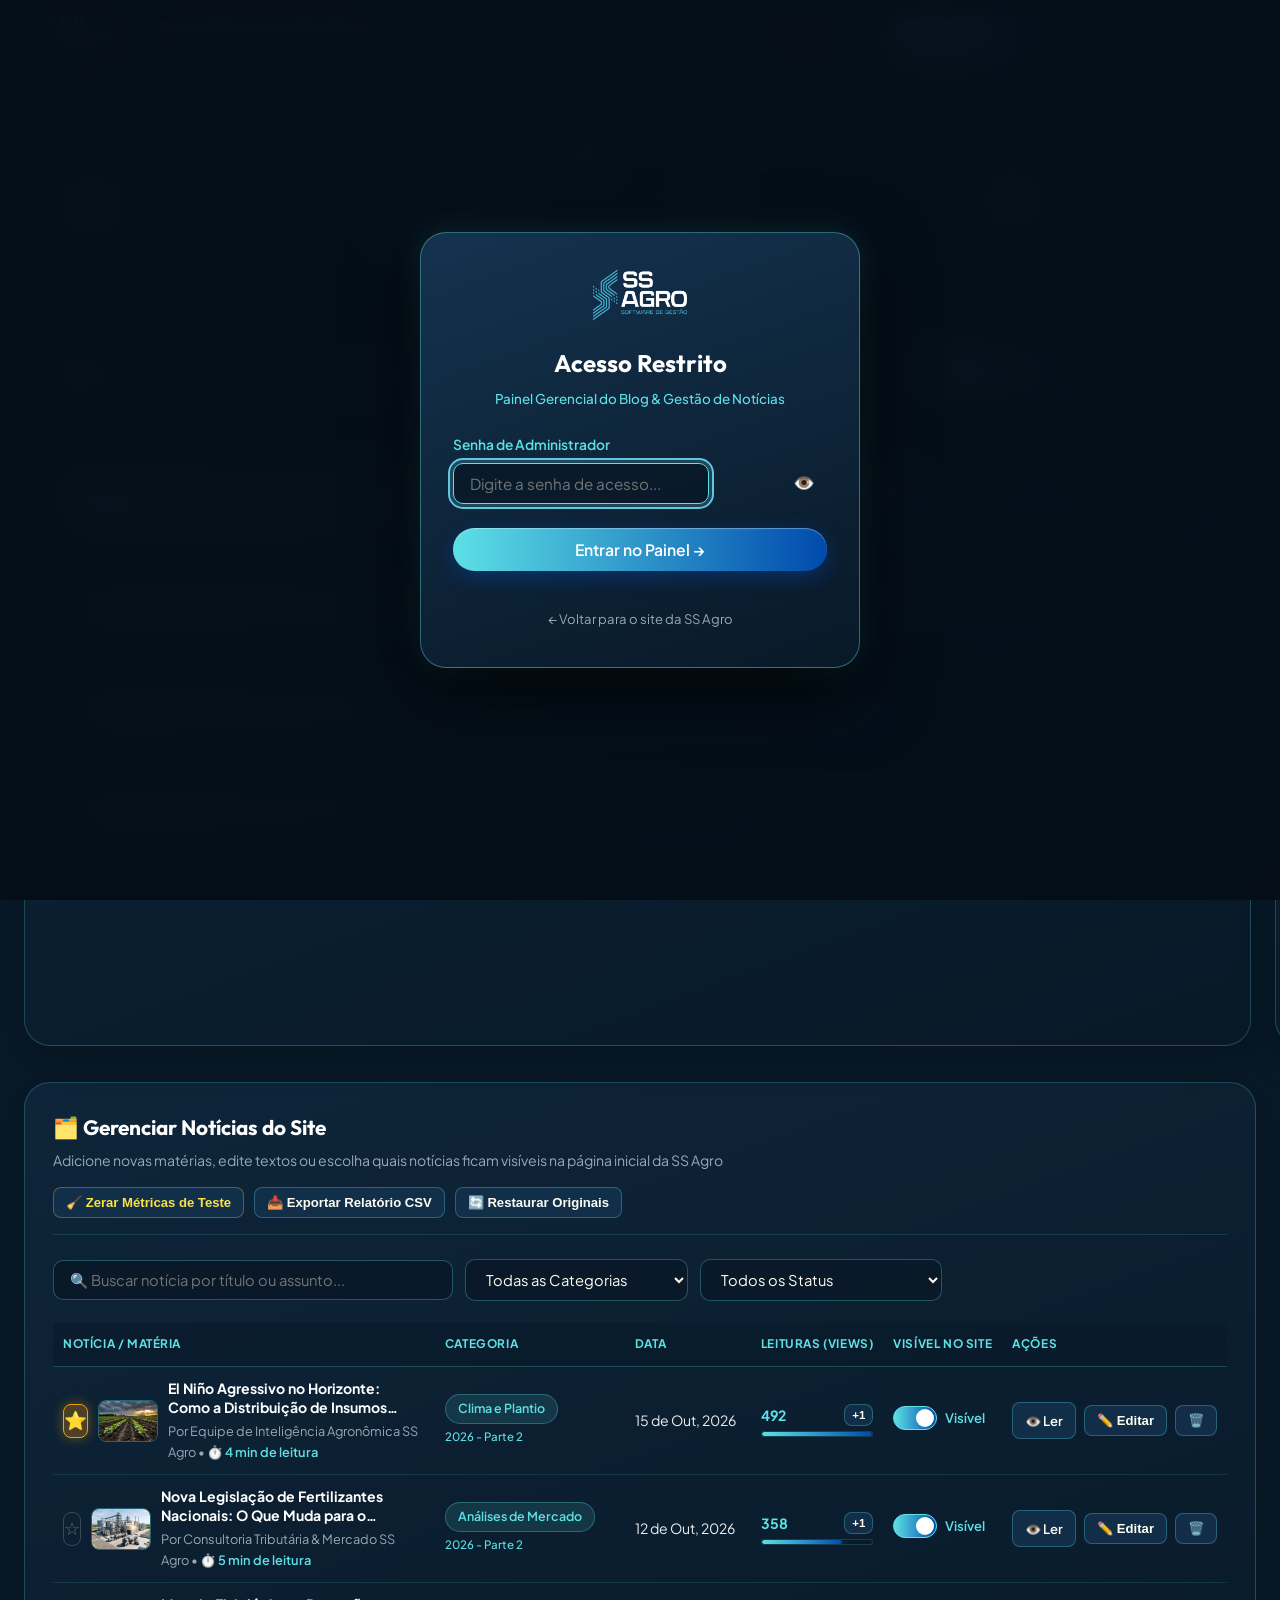
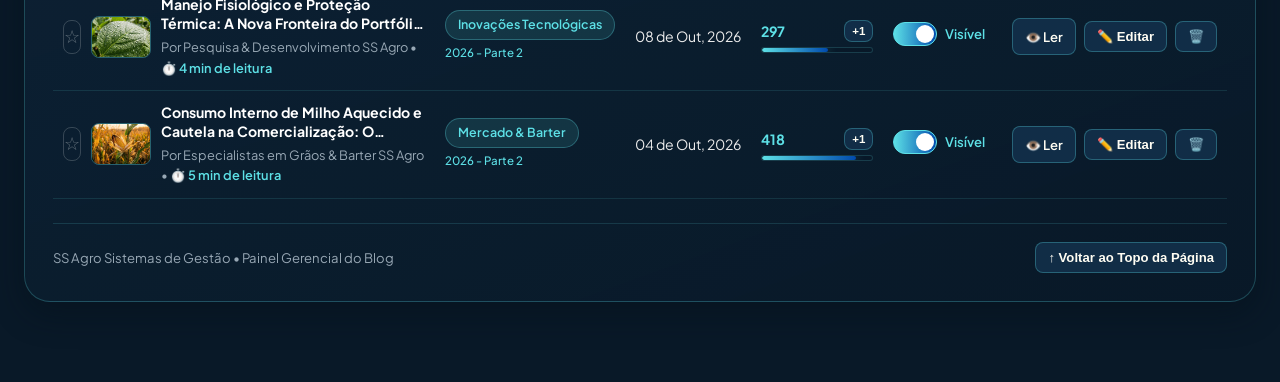
==== commit d754ffdd: "ajuste final no site SSAGRO" ====
--- a/admin.html
+++ b/admin.html
@@ -14,7 +14,7 @@
     rel="stylesheet"
   />
 
-  <link rel="stylesheet" href="styles.css?v=8" />
+  <link rel="stylesheet" href="styles.css?v=20" />
   <style>
     /* ========================================================================
        ESTILOS DO PAINEL GERENCIAL DO BLOG SS AGRO (admin.html)
@@ -473,7 +473,8 @@
 
     /* Tabela Gerencial de Notícias */
     .posts-table-wrap {
-      overflow-x: auto;
+      overflow-x: hidden;
+      width: 100%;
     }
 
     .posts-table {
@@ -483,21 +484,22 @@
     }
 
     .posts-table th {
-      font-size: 0.78rem;
+      font-size: 0.74rem;
       font-weight: 700;
       text-transform: uppercase;
       letter-spacing: 0.05em;
       color: var(--ss-cyan);
-      padding: 14px 16px;
+      padding: 12px 10px;
       border-bottom: 1px solid rgba(93, 224, 230, 0.24);
       background: rgba(9, 25, 40, 0.6);
+      white-space: nowrap;
     }
 
     .posts-table td {
-      padding: 16px;
+      padding: 12px 10px;
       border-bottom: 1px solid rgba(93, 224, 230, 0.12);
       vertical-align: middle;
-      font-size: 0.92rem;
+      font-size: 0.88rem;
     }
 
     .posts-table tr:hover td {
@@ -507,13 +509,13 @@
     .post-cell-main {
       display: flex;
       align-items: center;
-      gap: 14px;
-      max-width: 440px;
+      gap: 10px;
+      min-width: 0;
     }
 
     .post-thumb {
-      width: 72px;
-      height: 50px;
+      width: 60px;
+      height: 42px;
       border-radius: 8px;
       object-fit: cover;
       border: 1px solid rgba(93, 224, 230, 0.35);
@@ -629,6 +631,82 @@
       border-color: #f87171;
       color: #f87171;
       background: rgba(239, 68, 68, 0.12);
+    }
+
+    .icon-btn--warning {
+      border-color: rgba(245, 158, 11, 0.4);
+      color: #fde047;
+    }
+
+    .icon-btn--warning:hover {
+      border-color: #f59e0b;
+      color: #fff;
+      background: rgba(245, 158, 11, 0.2);
+    }
+
+    /* Estilos de Destaque (Estrela) */
+    .star-btn {
+      background: transparent;
+      border: 1px solid rgba(255, 255, 255, 0.18);
+      color: rgba(255, 255, 255, 0.35);
+      width: 34px;
+      height: 34px;
+      border-radius: 8px;
+      font-size: 1.15rem;
+      cursor: pointer;
+      display: inline-flex;
+      align-items: center;
+      justify-content: center;
+      transition: all 0.2s ease;
+    }
+
+    .star-btn:hover {
+      border-color: #f59e0b;
+      color: #fde047;
+      transform: scale(1.15);
+      background: rgba(245, 158, 11, 0.12);
+    }
+
+    .star-btn.is-featured {
+      background: linear-gradient(135deg, rgba(245, 158, 11, 0.25), rgba(217, 119, 6, 0.35));
+      border-color: #f59e0b;
+      color: #fbbf24;
+      box-shadow: 0 0 12px rgba(245, 158, 11, 0.4);
+    }
+
+    .badge-featured {
+      display: inline-flex;
+      align-items: center;
+      gap: 4px;
+      background: linear-gradient(135deg, rgba(245, 158, 11, 0.2), rgba(217, 119, 6, 0.25));
+      color: #fbbf24;
+      border: 1px solid rgba(251, 191, 36, 0.45);
+      font-size: 0.68rem;
+      font-weight: 800;
+      padding: 2px 7px;
+      border-radius: 6px;
+      text-transform: uppercase;
+      letter-spacing: 0.04em;
+      margin-left: 6px;
+    }
+
+    .read-time-pill {
+      font-size: 0.74rem;
+      color: var(--ss-cyan);
+      background: rgba(93, 224, 230, 0.12);
+      border: 1px solid rgba(93, 224, 230, 0.3);
+      padding: 2px 8px;
+      border-radius: var(--radius-pill);
+      font-weight: 600;
+      letter-spacing: 0.02em;
+    }
+
+    #postCategoryInput::-webkit-calendar-picker-indicator {
+      display: none !important;
+      -webkit-appearance: none !important;
+      opacity: 0 !important;
+      width: 0 !important;
+      height: 0 !important;
     }
 
     /* Modal de Criar / Editar Notícia */
@@ -763,6 +841,63 @@
       }
     }
 
+    /* Tela de Login Fullscreen Glassmorphism */
+    .auth-overlay {
+      position: fixed;
+      inset: 0;
+      z-index: 5000;
+      background: rgba(5, 14, 24, 0.96);
+      backdrop-filter: blur(24px);
+      display: flex;
+      align-items: center;
+      justify-content: center;
+      padding: 24px;
+      transition: opacity 0.3s ease, visibility 0.3s ease;
+    }
+
+    .auth-overlay.hidden {
+      opacity: 0;
+      visibility: hidden;
+      pointer-events: none;
+    }
+
+    .auth-card {
+      width: 100%;
+      max-width: 440px;
+      background: linear-gradient(160deg, rgba(21, 53, 82, 0.95) 0%, rgba(9, 25, 40, 0.98) 100%);
+      border: 1px solid rgba(93, 224, 230, 0.4);
+      border-radius: var(--radius-lg);
+      padding: 36px 32px;
+      box-shadow: 0 24px 70px rgba(0, 0, 0, 0.8), 0 0 30px rgba(93, 224, 230, 0.15);
+      text-align: center;
+    }
+
+    .auth-logo {
+      height: 52px;
+      width: auto;
+      margin-bottom: 16px;
+    }
+
+    .auth-title {
+      font-family: var(--font-display);
+      font-size: 1.5rem;
+      color: var(--ss-white);
+      margin-bottom: 6px;
+    }
+
+    .auth-subtitle {
+      font-size: 0.84rem;
+      color: var(--ss-cyan);
+      margin-bottom: 24px;
+      font-weight: 500;
+    }
+
+    .auth-form {
+      display: flex;
+      flex-direction: column;
+      gap: 16px;
+    }
+
     @media (max-width: 720px) {
       .kpi-grid,
       .form-grid {
@@ -772,6 +907,56 @@
   </style>
 </head>
 <body>
+  <!-- ========================================================================
+       TELA DE LOGIN E AUTENTICAÇÃO DO ADMINISTRADOR (ACESSO RESTRITO)
+       ======================================================================== -->
+  <div class="auth-overlay" id="adminAuthOverlay" aria-modal="true" role="dialog">
+    <div class="auth-card">
+      <div class="auth-card__brand">
+        <img src="assets/logo-ssagro.png" alt="SS Agro" class="auth-logo" />
+        <h1 class="auth-title">Acesso Restrito</h1>
+        <p class="auth-subtitle">Painel Gerencial do Blog & Gestão de Notícias</p>
+      </div>
+
+      <form id="adminLoginForm" class="auth-form">
+        <div class="form-group" style="text-align: left; margin-bottom: 0;">
+          <label for="adminPasswordInput" style="color: var(--ss-cyan); font-size: 0.86rem; font-weight: 600;">
+            Senha de Administrador
+          </label>
+          <div style="position: relative;">
+            <input
+              type="password"
+              id="adminPasswordInput"
+              class="admin-input"
+              required
+              placeholder="Digite a senha de acesso..."
+              autocomplete="current-password"
+              style="padding-right: 44px; font-size: 0.95rem;"
+            />
+            <button
+              type="button"
+              id="togglePasswordVisibilityBtn"
+              style="position: absolute; right: 12px; top: 50%; transform: translateY(-50%); background: none; border: none; color: var(--ss-gray-muted); cursor: pointer; font-size: 1.1rem; padding: 0;"
+              title="Mostrar ou ocultar senha"
+            >
+              👁️
+            </button>
+          </div>
+          <div id="loginErrorMessage" style="display: none; color: #f87171; font-size: 0.82rem; font-weight: 600; margin-top: 8px;"></div>
+        </div>
+
+        <button type="submit" class="btn btn--primary" style="width: 100%; justify-content: center; padding: 12px; margin-top: 8px;">
+          <span>Entrar no Painel →</span>
+        </button>
+
+        <div style="margin-top: 18px; text-align: center;">
+          <a href="index.html" style="color: var(--ss-gray-muted); font-size: 0.82rem; text-decoration: none;">
+            ← Voltar para o site da SS Agro
+          </a>
+        </div>
+      </form>
+    </div>
+  </div>
   <!-- Luzes decorativas de fundo com as cores oficiais -->
   <div class="ambient-bg" aria-hidden="true">
     <div class="ambient-orb ambient-orb--cyan"></div>
@@ -791,11 +976,17 @@
       </a>
 
       <div class="admin-header__actions">
-        <a href="index.html#blog" class="btn btn--outline btn--sm">
+        <a href="index.html#blog" class="btn btn--outline btn--sm" target="_blank">
           <span>🌐 Ver Blog no Site</span>
         </a>
         <button type="button" class="btn btn--primary btn--sm" id="openNewPostModalBtn">
           <span>+ Nova Notícia</span>
+        </button>
+        <button type="button" class="icon-btn" id="changePasswordBtn" title="Alterar a senha de administrador do painel">
+          <span>🔑 Alterar Senha</span>
+        </button>
+        <button type="button" class="icon-btn icon-btn--danger" id="logoutBtn" title="Sair do painel de administração">
+          <span>🔒 Sair</span>
         </button>
       </div>
     </div>
@@ -929,6 +1120,9 @@
           </div>
 
           <div style="display: flex; gap: 10px; flex-wrap: wrap;">
+            <button type="button" class="icon-btn icon-btn--warning" id="resetViewsBtn" title="Zerar contadores de leitura de todas as notícias para iniciar medição real">
+              <span>🧹 Zerar Métricas de Teste</span>
+            </button>
             <button type="button" class="icon-btn" id="exportCsvBtn" title="Baixar planilha CSV com estatísticas de leitura">
               <span>📥 Exportar Relatório CSV</span>
             </button>
@@ -983,6 +1177,16 @@
             </tbody>
           </table>
         </div>
+
+        <!-- Rodapé do Card com Atalho para Subir ao Topo -->
+        <div style="display: flex; justify-content: space-between; align-items: center; margin-top: 24px; padding-top: 18px; border-top: 1px solid rgba(93, 224, 230, 0.15); flex-wrap: wrap; gap: 12px;">
+          <span style="font-size: 0.82rem; color: var(--ss-gray-muted);">
+            SS Agro Sistemas de Gestão • Painel Gerencial do Blog
+          </span>
+          <button type="button" class="icon-btn" id="footerScrollTopBtn" title="Rolar a tela de volta ao topo">
+            <span>↑ Voltar ao Topo da Página</span>
+          </button>
+        </div>
       </div>
     </div>
   </main>
@@ -994,7 +1198,18 @@
     <div class="modal-card" role="dialog" aria-labelledby="modalTitle">
       <div class="modal-card__header">
         <h3 class="modal-card__title" id="modalTitle">Nova Notícia do Blog SS Agro</h3>
-        <button type="button" class="icon-btn" id="closeModalBtn">✕ Fechar</button>
+        <div style="display: flex; gap: 10px; align-items: center;">
+          <button
+            type="button"
+            class="icon-btn"
+            id="previewModalTopBtn"
+            title="Abrir uma visualização de teste em nova aba para ver como a matéria fica antes de publicar"
+            style="color: var(--ss-cyan); border-color: rgba(93, 224, 230, 0.5);"
+          >
+            <span>👁️ Ver Notícia Pronta (Teste)</span>
+          </button>
+          <button type="button" class="icon-btn" id="closeModalBtn">✕ Fechar</button>
+        </div>
       </div>
 
       <form id="postForm">
@@ -1029,17 +1244,9 @@
               type="text"
               id="postCategoryInput"
               class="admin-input"
-              list="categorySuggestions"
               required
-              placeholder="Ex: Clima e Plantio"
+              placeholder="Digite a categoria (ex: Impostos, Clima, Mercado...)"
             />
-            <datalist id="categorySuggestions">
-              <option value="Clima e Plantio"></option>
-              <option value="Análises de Mercado"></option>
-              <option value="Inovações Tecnológicas"></option>
-              <option value="Mercado & Barter"></option>
-              <option value="Gestão ERP Agro"></option>
-            </datalist>
           </div>
 
           <div class="form-group" style="margin-bottom: 0;">
@@ -1053,14 +1260,25 @@
           </div>
         </div>
 
-        <div class="form-grid">
+        <input type="hidden" id="postReadTimeInput" />
+
+        <div class="form-grid" style="grid-template-columns: 1fr 1fr 1fr;">
           <div class="form-group" style="margin-bottom: 0;">
             <label for="postDateInput">Data de Publicação</label>
             <input type="date" id="postDateInput" class="admin-input" />
           </div>
 
           <div class="form-group" style="margin-bottom: 0;">
-            <label for="postViewsInput">Total de Leituras (Contador)</label>
+            <label for="postEditionInput">Edição do Acervo</label>
+            <select id="postEditionInput" class="admin-input">
+              <option value="SSAGRO 2026 - Parte 2">🌾 SSAGRO 2026 - Parte 2 (Safra Atual)</option>
+              <option value="SSAGRO 2026 - Parte 1">🌱 SSAGRO 2026 - Parte 1</option>
+              <option value="SSAGRO 2025">📚 SSAGRO 2025 (Arquivo Histórico)</option>
+            </select>
+          </div>
+
+          <div class="form-group" style="margin-bottom: 0;">
+            <label for="postViewsInput">Total de Leituras</label>
             <input type="number" id="postViewsInput" class="admin-input" min="0" value="0" />
           </div>
         </div>
@@ -1126,15 +1344,34 @@
         </div>
 
         <div style="display: flex; align-items: center; justify-content: space-between; flex-wrap: wrap; gap: 16px; margin-top: 24px;">
-          <label class="status-toggle">
-            <input type="checkbox" id="postPublishedCheckbox" checked />
-            <span class="status-toggle__slider"></span>
-            <span class="status-toggle__label" style="color: var(--ss-cream);">
-              Publicar e exibir esta notícia no site principal
-            </span>
-          </label>
-
-          <div style="display: flex; gap: 12px;">
+          <div style="display: flex; align-items: center; gap: 20px; flex-wrap: wrap;">
+            <label class="status-toggle">
+              <input type="checkbox" id="postPublishedCheckbox" checked />
+              <span class="status-toggle__slider"></span>
+              <span class="status-toggle__label" style="color: var(--ss-cream);">
+                Visível no site principal
+              </span>
+            </label>
+
+            <label class="status-toggle" title="Destaca esta notícia como matéria principal no topo da Home">
+              <input type="checkbox" id="postFeaturedCheckbox" />
+              <span class="status-toggle__slider" style="background: rgba(245, 158, 11, 0.35);"></span>
+              <span class="status-toggle__label" style="color: #fde047; font-weight: 700;">
+                ⭐ Destaque Principal da Home
+              </span>
+            </label>
+          </div>
+
+          <div style="display: flex; gap: 10px; flex-wrap: wrap;">
+            <button
+              type="button"
+              class="btn btn--outline btn--sm"
+              id="previewModalBtn"
+              title="Abrir uma visualização de teste em nova aba para ver como a matéria fica antes de publicar"
+              style="border-color: var(--ss-cyan); color: var(--ss-cyan);"
+            >
+              <span>👁️ Ver Notícia Pronta (Teste)</span>
+            </button>
             <button type="button" class="btn btn--outline btn--sm" id="cancelModalBtn">
               Cancelar
             </button>
@@ -1147,10 +1384,94 @@
     </div>
   </div>
 
+  <!-- ========================================================================
+       MODAL PARA ALTERAR A SENHA DE ADMINISTRADOR
+       ======================================================================== -->
+  <div class="modal-backdrop" id="changePasswordModal" aria-hidden="true">
+    <div class="modal-card" style="max-width: 440px;" role="dialog" aria-labelledby="changePasswordTitle">
+      <div class="modal-card__header">
+        <h3 class="modal-card__title" id="changePasswordTitle" style="font-size: 1.25rem;">🔑 Alterar Senha do Painel</h3>
+        <button type="button" class="icon-btn" id="closeChangePasswordBtn">✕ Fechar</button>
+      </div>
+
+      <form id="changePasswordForm">
+        <div class="form-group">
+          <label for="currentPasswordInput">Senha Atual *</label>
+          <div style="position: relative;">
+            <input
+              type="password"
+              id="currentPasswordInput"
+              class="admin-input"
+              required
+              placeholder="Digite a senha atual..."
+              autocomplete="current-password"
+              style="padding-right: 44px;"
+            />
+            <button
+              type="button"
+              id="toggleCurrentPasswordVisibilityBtn"
+              style="position: absolute; right: 12px; top: 50%; transform: translateY(-50%); background: none; border: none; color: var(--ss-gray-muted); cursor: pointer; font-size: 1.1rem; padding: 0;"
+              title="Mostrar ou ocultar senha atual"
+            >
+              👁️
+            </button>
+          </div>
+        </div>
+
+        <div class="form-group">
+          <label for="newPasswordInput">Nova Senha *</label>
+          <div style="position: relative;">
+            <input
+              type="password"
+              id="newPasswordInput"
+              class="admin-input"
+              required
+              placeholder="Mínimo 4 caracteres..."
+              minlength="4"
+              autocomplete="new-password"
+              style="padding-right: 44px;"
+            />
+            <button
+              type="button"
+              id="toggleNewPasswordVisibilityBtn"
+              style="position: absolute; right: 12px; top: 50%; transform: translateY(-50%); background: none; border: none; color: var(--ss-gray-muted); cursor: pointer; font-size: 1.1rem; padding: 0;"
+              title="Mostrar ou ocultar nova senha"
+            >
+              👁️
+            </button>
+          </div>
+        </div>
+
+        <div id="changePasswordError" style="display: none; color: #f87171; font-size: 0.82rem; font-weight: 600; margin-bottom: 12px;"></div>
+
+        <div style="display: flex; justify-content: flex-end; gap: 10px; margin-top: 24px;">
+          <button type="button" class="btn btn--outline btn--sm" id="cancelChangePasswordBtn">
+            Cancelar
+          </button>
+          <button type="submit" class="btn btn--primary btn--sm">
+            <span>💾 Salvar Nova Senha</span>
+          </button>
+        </div>
+      </form>
+    </div>
+  </div>
+
   <!-- Notificação Flutuante (Toast) -->
   <div class="toast-notification" id="adminToast">Alterações salvas com sucesso!</div>
 
-  <script src="blog-data.js?v=8"></script>
-  <script src="admin.js?v=8"></script>
+  <!-- Botão Flutuante de Voltar ao Topo no Painel -->
+  <button
+    type="button"
+    class="scroll-top-btn"
+    id="adminScrollTopBtn"
+    style="bottom: 28px; right: 28px;"
+    aria-label="Voltar ao topo da página"
+    title="Subir ao topo da página"
+  >
+    <span aria-hidden="true">↑</span>
+  </button>
+
+  <script src="blog-data.js?v=30"></script>
+  <script src="admin.js?v=30"></script>
 </body>
 </html>
--- a/styles.css
+++ b/styles.css
@@ -9,13 +9,14 @@
    ========================================================================== */
 
 :root {
-  /* Cores Oficiais SS Agro */
+  /* Cores Oficiais SS Agro (Manual Oficial: #0f273c, #64c5e1, #70b865, #98a8b5, #fffdf3) */
   --ss-navy: #0f273c;
   --ss-navy-dark: #091928;
   --ss-navy-light: #153552;
   --ss-navy-card: rgba(21, 53, 82, 0.55);
   --ss-cyan: #5de0e6;
   --ss-cyan-soft: #64c5e1;
+  --ss-green: #70b865;
   --ss-royal: #004aad;
   --ss-cream: #fffdf3;
   --ss-white: #ffffff;
@@ -23,8 +24,9 @@
   --ss-gray-muted: #98a8b5;
   --ss-gray-medium: #a6a6a6;
 
-  /* Gradientes Oficiais (Extraídos do site original) */
+  /* Gradientes Oficiais (Extraídos do site e manual oficial SS Agro) */
   --ss-gradient: linear-gradient(90deg, #5de0e6 0%, #004aad 100%);
+  --ss-gradient-agro: linear-gradient(95deg, #64c5e1 0%, #70b865 100%);
   --ss-gradient-hover: linear-gradient(90deg, #64c5e1 0%, #005ce6 50%, #5de0e6 100%);
   --ss-gradient-subtle: linear-gradient(135deg, rgba(93, 224, 230, 0.16) 0%, rgba(0, 74, 173, 0.16) 100%);
   --ss-border-glow: rgba(93, 224, 230, 0.28);
@@ -68,6 +70,74 @@
   color: var(--ss-cream);
   overflow-x: hidden;
   position: relative;
+}
+
+/* ==========================================================================
+   ACESSIBILIDADE WEB (WCAG 2.1 AA — SKIP LINK, FOCUS RING, REDUCED MOTION)
+   ========================================================================== */
+.skip-link {
+  position: fixed;
+  top: -100px;
+  left: 24px;
+  z-index: 3000;
+  padding: 12px 22px;
+  background: var(--ss-gradient-agro);
+  color: var(--ss-navy-dark);
+  font-family: var(--font-display);
+  font-size: 0.92rem;
+  font-weight: 800;
+  border-radius: var(--radius-pill);
+  text-decoration: none;
+  box-shadow: 0 12px 30px rgba(0, 0, 0, 0.55);
+  transition: top 0.25s ease;
+}
+
+.skip-link:focus,
+.skip-link:focus-visible {
+  top: 16px;
+  outline: 3px solid var(--ss-cream);
+  outline-offset: 3px;
+}
+
+.sr-only {
+  position: absolute;
+  width: 1px;
+  height: 1px;
+  padding: 0;
+  margin: -1px;
+  overflow: hidden;
+  clip: rect(0, 0, 0, 0);
+  white-space: nowrap;
+  border: 0;
+}
+
+/* Indicador de foco nítido para navegação via teclado */
+a:focus-visible,
+button:focus-visible,
+input:focus-visible,
+select:focus-visible,
+textarea:focus-visible,
+[role="button"]:focus-visible,
+[role="tab"]:focus-visible,
+[tabindex]:not([tabindex="-1"]):focus-visible {
+  outline: 2px solid var(--ss-cyan-soft);
+  outline-offset: 3px;
+}
+
+@media (prefers-reduced-motion: reduce) {
+  html {
+    scroll-behavior: auto;
+  }
+  *, *::before, *::after {
+    animation-duration: 0.01ms !important;
+    animation-iteration-count: 1 !important;
+    transition-duration: 0.01ms !important;
+    scroll-behavior: auto !important;
+  }
+  .reveal {
+    opacity: 1 !important;
+    transform: none !important;
+  }
 }
 
 /* Luzes decorativas de fundo (Ambient Glow com as cores da SS Agro) */
@@ -377,6 +447,20 @@
   z-index: 2;
 }
 
+/* Grade Tecnológica Arquitetônica sobre o Vídeo (Paleta #64c5e1 + #70b865 + #98a8b5) */
+.hero-banner__tech-grid {
+  position: absolute;
+  inset: 0;
+  z-index: 3;
+  background-image:
+    linear-gradient(rgba(100, 197, 225, 0.06) 1px, transparent 1px),
+    linear-gradient(90deg, rgba(100, 197, 225, 0.06) 1px, transparent 1px);
+  background-size: 56px 56px;
+  mask-image: radial-gradient(circle at 60% 45%, rgba(0, 0, 0, 0.85) 0%, transparent 80%);
+  -webkit-mask-image: radial-gradient(circle at 60% 45%, rgba(0, 0, 0, 0.85) 0%, transparent 80%);
+  pointer-events: none;
+}
+
 /* Sobreposição com o Azul Marinho Oficial (#0f273c) sempre acima dos vídeos */
 .hero-banner__overlay {
   position: absolute;
@@ -385,11 +469,12 @@
   background:
     linear-gradient(
       95deg,
-      rgba(9, 25, 40, 0.92) 0%,
-      rgba(15, 39, 60, 0.78) 48%,
-      rgba(15, 39, 60, 0.45) 100%
+      rgba(9, 25, 40, 0.94) 0%,
+      rgba(15, 39, 60, 0.82) 45%,
+      rgba(15, 39, 60, 0.62) 100%
     ),
-    radial-gradient(circle at 80% 25%, rgba(93, 224, 230, 0.18) 0%, transparent 50%);
+    radial-gradient(circle at 80% 30%, rgba(100, 197, 225, 0.2) 0%, transparent 48%),
+    radial-gradient(circle at 72% 75%, rgba(112, 184, 101, 0.16) 0%, transparent 45%);
   pointer-events: none;
 }
 
@@ -410,21 +495,12 @@
 
 .hero-banner__container {
   position: relative;
-  z-index: 2;
+  z-index: 5;
   display: flex;
   flex-direction: column;
   justify-content: space-between;
-  gap: 32px;
+  gap: 28px;
   width: 100%;
-}
-
-/* Barra superior dentro do banner: Badge + Botões de troca de vídeo */
-.hero-banner__top-bar {
-  display: flex;
-  align-items: center;
-  justify-content: space-between;
-  flex-wrap: wrap;
-  gap: 16px;
 }
 
 .hero__badge {
@@ -433,23 +509,23 @@
   gap: 10px;
   padding: 8px 18px;
   border-radius: var(--radius-pill);
-  background: rgba(15, 39, 60, 0.78);
-  backdrop-filter: blur(12px);
-  border: 1px solid rgba(93, 224, 230, 0.4);
-  color: var(--ss-cyan);
-  font-size: 0.88rem;
+  background: rgba(15, 39, 60, 0.85);
+  backdrop-filter: blur(14px);
+  border: 1px solid rgba(100, 197, 225, 0.42);
+  color: var(--ss-cream);
+  font-size: 0.86rem;
   font-weight: 600;
-  letter-spacing: 0.03em;
-  margin-bottom: 0;
-  box-shadow: 0 4px 20px rgba(0, 0, 0, 0.25);
+  letter-spacing: 0.02em;
+  margin-bottom: 22px;
+  box-shadow: 0 4px 20px rgba(0, 0, 0, 0.28);
 }
 
 .hero__badge-dot {
-  width: 8px;
-  height: 8px;
+  width: 9px;
+  height: 9px;
   border-radius: 50%;
-  background: var(--ss-cyan);
-  box-shadow: 0 0 10px var(--ss-cyan);
+  background: var(--ss-green);
+  box-shadow: 0 0 12px var(--ss-green);
   animation: pulseDot 2s infinite;
 }
 
@@ -458,19 +534,28 @@
   50% { transform: scale(1.4); opacity: 0.6; }
 }
 
-/* Área de Conteúdo Central do Banner (Amplo e com Visão Total do Vídeo) */
+/* Área de Conteúdo Central do Banner: Grid 2 Colunas (Hierarquia & CTA + Vitrine Limpa) */
 .hero-banner__Grid {
   display: block;
   max-width: 860px;
-  padding: 26px 0 20px;
+  padding: 18px 0 12px;
+}
+
+.hero-banner__Grid--tech {
+  display: grid;
+  grid-template-columns: 1fr 1.08fr;
+  align-items: center;
+  gap: 54px;
+  max-width: 100%;
+  padding: 20px 0;
 }
 
 .hero__title {
   font-family: var(--font-display);
-  font-size: clamp(2.6rem, 5.2vw, 4.5rem);
+  font-size: clamp(2.6rem, 4.6vw, 4.15rem);
   font-weight: 800;
-  line-height: 1.06;
-  letter-spacing: -0.02em;
+  line-height: 1.08;
+  letter-spacing: -0.025em;
   color: var(--ss-cream);
   margin-bottom: 22px;
   text-shadow: 0 8px 28px rgba(0, 0, 0, 0.45);
@@ -483,51 +568,400 @@
   background-clip: text;
 }
 
+.text-gradient-agro {
+  background: linear-gradient(92deg, #64c5e1 0%, #70b865 65%, #64c5e1 100%);
+  -webkit-background-clip: text;
+  -webkit-text-fill-color: transparent;
+  background-clip: text;
+}
+
 .hero__subtitle {
-  font-size: clamp(1.08rem, 1.4vw, 1.25rem);
-  color: rgba(255, 253, 243, 0.92);
+  font-size: clamp(1.04rem, 1.2vw, 1.16rem);
+  color: rgba(255, 253, 243, 0.9);
   margin-bottom: 34px;
-  max-width: 620px;
+  max-width: 580px;
   font-weight: 400;
+  line-height: 1.68;
   text-shadow: 0 2px 12px rgba(0, 0, 0, 0.4);
 }
 
+.hero__subtitle strong {
+  color: var(--ss-white);
+  font-weight: 700;
+}
+
 .hero__cta-group {
   display: flex;
   flex-wrap: wrap;
+  align-items: center;
   gap: 14px;
-  margin-bottom: 38px;
+  margin-bottom: 32px;
+}
+
+.btn--hero-cta {
+  padding: 15px 26px;
+  font-size: 0.98rem;
+  font-weight: 700;
+  white-space: nowrap;
+  box-shadow:
+    0 12px 32px rgba(0, 74, 173, 0.45),
+    0 0 24px rgba(100, 197, 225, 0.35);
+}
+
+.btn--hero-secondary {
+  padding: 15px 24px;
+  font-size: 0.96rem;
+  white-space: nowrap;
+  background: rgba(9, 25, 40, 0.65);
+  backdrop-filter: blur(10px);
 }
 
 .hero__highlights {
   display: flex;
-  flex-wrap: wrap;
-  gap: 24px;
-  padding-top: 24px;
-  border-top: 1px solid rgba(93, 224, 230, 0.22);
+  flex-wrap: nowrap;
+  justify-content: space-between;
+  gap: 14px;
+  padding-top: 22px;
+  border-top: 1px solid rgba(100, 197, 225, 0.22);
 }
 
 .hero__highlight-item {
-  display: flex;
-  align-items: center;
-  gap: 10px;
-  font-size: 0.92rem;
+  display: inline-flex;
+  align-items: center;
+  gap: 8px;
+  font-size: 0.84rem;
   color: var(--ss-cream);
-  font-weight: 500;
+  font-weight: 600;
+  white-space: nowrap;
 }
 
 .hero__highlight-icon {
-  width: 28px;
-  height: 28px;
+  width: 22px;
+  height: 22px;
   border-radius: 50%;
-  background: rgba(93, 224, 230, 0.18);
-  border: 1px solid rgba(93, 224, 230, 0.45);
-  color: var(--ss-cyan);
+  background: rgba(112, 184, 101, 0.2);
+  border: 1px solid rgba(112, 184, 101, 0.55);
+  color: #8ce080;
   display: flex;
   align-items: center;
   justify-content: center;
-  font-size: 0.85rem;
+  font-size: 0.75rem;
   flex-shrink: 0;
+}
+
+/* ==========================================================================
+   CONSOLE UNIFICADO SS-AGRO (1 ÚNICO CARD EXECUTIVO NA COLUNA DIREITA)
+   ========================================================================== */
+.hero-smart-stage {
+  position: relative;
+}
+
+.hero-smart-stage__glow {
+  position: absolute;
+  inset: -24px;
+  background: radial-gradient(
+    circle at 50% 48%,
+    rgba(100, 197, 225, 0.22) 0%,
+    rgba(112, 184, 101, 0.15) 48%,
+    transparent 72%
+  );
+  filter: blur(34px);
+  z-index: 0;
+  pointer-events: none;
+}
+
+.hero-console {
+  position: relative;
+  z-index: 1;
+  background: rgba(9, 25, 40, 0.92);
+  backdrop-filter: blur(20px);
+  -webkit-backdrop-filter: blur(20px);
+  border: 1px solid rgba(100, 197, 225, 0.42);
+  border-radius: 20px;
+  overflow: visible;
+  box-shadow:
+    0 28px 65px rgba(0, 0, 0, 0.65),
+    0 0 0 1px rgba(112, 184, 101, 0.16);
+}
+
+.hero-console__topbar {
+  display: flex;
+  align-items: center;
+  justify-content: space-between;
+  gap: 12px;
+  padding: 11px 18px;
+  background: linear-gradient(90deg, #091928 0%, #122d46 100%);
+  border-bottom: 1px solid rgba(100, 197, 225, 0.22);
+  border-radius: 19px 19px 0 0;
+}
+
+.hero-console__dots {
+  display: flex;
+  gap: 6px;
+}
+
+.hero-console__dots span {
+  width: 9px;
+  height: 9px;
+  border-radius: 50%;
+}
+
+.hero-console__dots span:nth-child(1) { background: #ff5f56; }
+.hero-console__dots span:nth-child(2) { background: #ffbd2e; }
+.hero-console__dots span:nth-child(3) { background: #70b865; }
+
+.hero-console__title {
+  font-size: 0.78rem;
+  font-weight: 600;
+  color: var(--ss-gray-muted);
+}
+
+.hero-console__status {
+  display: inline-flex;
+  align-items: center;
+  gap: 6px;
+  font-size: 0.72rem;
+  font-weight: 700;
+  color: #8ce080;
+  background: rgba(112, 184, 101, 0.16);
+  border: 1px solid rgba(112, 184, 101, 0.45);
+  padding: 3px 10px;
+  border-radius: var(--radius-pill);
+}
+
+.hero-console__status-dot {
+  width: 6px;
+  height: 6px;
+  border-radius: 50%;
+  background: var(--ss-green);
+  box-shadow: 0 0 8px var(--ss-green);
+}
+
+.hero-console__screen {
+  position: relative;
+  aspect-ratio: 16 / 9.2;
+  background: #13222d;
+  overflow: visible;
+}
+
+.hero-console__screen > img {
+  width: 100%;
+  height: 100%;
+  object-fit: cover;
+  object-position: top center;
+  display: block;
+}
+
+/* ==========================================================================
+   SMARTPHONE FLUTUANTE: APP MOBILE FORÇA DE VENDAS NO CANTO DIREITO
+   ========================================================================== */
+.hero-floating-mobile {
+  position: absolute;
+  right: -12px;
+  bottom: -6px;
+  z-index: 6;
+  width: 158px;
+  text-decoration: none;
+  background: rgba(9, 25, 40, 0.94);
+  border: 2px solid rgba(100, 197, 225, 0.6);
+  border-radius: 20px;
+  padding: 8px;
+  box-shadow:
+    0 20px 45px rgba(0, 0, 0, 0.7),
+    0 0 25px rgba(100, 197, 225, 0.25);
+  transition:
+    transform var(--transition-fast),
+    border-color var(--transition-fast),
+    box-shadow var(--transition-fast);
+}
+
+.hero-floating-mobile:hover,
+.hero-floating-mobile:focus-visible,
+.hero-floating-mobile.is-highlighted {
+  transform: translateY(-6px) scale(1.03);
+  border-color: var(--ss-green);
+  box-shadow:
+    0 24px 50px rgba(0, 0, 0, 0.8),
+    0 0 28px rgba(112, 184, 101, 0.4);
+}
+
+.hero-floating-mobile__badge {
+  display: flex;
+  align-items: center;
+  justify-content: center;
+  gap: 5px;
+  font-size: 0.62rem;
+  font-weight: 800;
+  letter-spacing: 0.06em;
+  color: var(--ss-cream);
+  margin-bottom: 6px;
+}
+
+.hero-floating-mobile__dot {
+  width: 6px;
+  height: 6px;
+  border-radius: 50%;
+  background: var(--ss-green);
+  box-shadow: 0 0 8px var(--ss-green);
+}
+
+.hero-floating-mobile__frame {
+  border-radius: 12px;
+  overflow: hidden;
+  aspect-ratio: 9 / 15.5;
+  background: #0f273c;
+  border: 1px solid rgba(100, 197, 225, 0.25);
+}
+
+.hero-floating-mobile__frame img {
+  width: 100%;
+  height: 100%;
+  object-fit: cover;
+  object-position: top center;
+  display: block;
+}
+
+.hero-floating-mobile__caption {
+  margin-top: 6px;
+  text-align: center;
+  display: flex;
+  flex-direction: column;
+  line-height: 1.2;
+}
+
+.hero-floating-mobile__caption strong {
+  font-size: 0.68rem;
+  color: var(--ss-cream);
+}
+
+.hero-floating-mobile__caption span {
+  font-size: 0.64rem;
+  color: var(--ss-cyan-soft);
+  font-weight: 700;
+}
+
+/* Rodapé Integrado do Console: Abas + Chamada de Conversão Direta */
+.hero-console__footer {
+  background: rgba(12, 31, 48, 0.96);
+  border-top: 1px solid rgba(100, 197, 225, 0.24);
+  padding: 14px 18px 16px;
+  border-radius: 0 0 19px 19px;
+}
+
+.hero-console__tabs {
+  display: grid;
+  grid-template-columns: repeat(3, 1fr);
+  gap: 8px;
+  margin-bottom: 12px;
+}
+
+.hero-console__tab {
+  padding: 8px 10px;
+  border-radius: 10px;
+  border: 1px solid rgba(152, 168, 181, 0.22);
+  background: rgba(9, 25, 40, 0.65);
+  color: var(--ss-gray-muted);
+  font-family: var(--font-sans);
+  font-size: 0.76rem;
+  font-weight: 700;
+  cursor: pointer;
+  text-align: center;
+  white-space: nowrap;
+  transition: all var(--transition-fast);
+}
+
+.hero-console__tab:hover {
+  color: var(--ss-cream);
+  border-color: rgba(100, 197, 225, 0.45);
+}
+
+.hero-console__tab.active {
+  background: linear-gradient(90deg, rgba(100, 197, 225, 0.22) 0%, rgba(112, 184, 101, 0.22) 100%);
+  color: var(--ss-cream);
+  border-color: var(--ss-cyan-soft);
+  box-shadow: 0 4px 14px rgba(0, 0, 0, 0.25);
+}
+
+.hero-console__action-bar {
+  display: flex;
+  align-items: center;
+  justify-content: space-between;
+  gap: 14px;
+  padding-top: 10px;
+  border-top: 1px solid rgba(100, 197, 225, 0.14);
+}
+
+.hero-console__info {
+  flex: 1;
+  min-width: 0;
+}
+
+.hero-console__info strong {
+  display: block;
+  font-size: 0.86rem;
+  color: var(--ss-cream);
+  margin-bottom: 2px;
+}
+
+.hero-console__info p {
+  font-size: 0.77rem;
+  color: var(--ss-gray-muted);
+  line-height: 1.4;
+  margin: 0;
+}
+
+.hero-console__cta {
+  display: inline-flex;
+  align-items: center;
+  gap: 7px;
+  padding: 10px 16px;
+  border-radius: var(--radius-pill);
+  background: linear-gradient(90deg, #64c5e1 0%, #70b865 100%);
+  color: #091928;
+  font-size: 0.8rem;
+  font-weight: 800;
+  text-decoration: none;
+  white-space: nowrap;
+  flex-shrink: 0;
+  box-shadow: 0 8px 20px rgba(100, 197, 225, 0.25);
+  transition: transform var(--transition-fast), box-shadow var(--transition-fast);
+}
+
+.hero-console__cta:hover {
+  transform: translateY(-2px);
+  box-shadow: 0 12px 26px rgba(112, 184, 101, 0.38);
+}
+
+@media (max-width: 1120px) {
+  .hero-banner__Grid--tech {
+    grid-template-columns: 1fr;
+    gap: 36px;
+  }
+
+  .hero__highlights {
+    flex-wrap: wrap;
+  }
+
+  .hero-console__tabs {
+    grid-template-columns: 1fr;
+  }
+
+  .hero-console__action-bar {
+    flex-direction: column;
+    align-items: stretch;
+  }
+
+  .hero-console__cta {
+    justify-content: center;
+  }
+}
+
+@media (max-width: 640px) {
+  .hero-floating-mobile {
+    width: 124px;
+    right: 6px;
+    bottom: 6px;
+  }
 }
 
 /* Card Interativo de Medidor da Colheita no Banner */
@@ -1116,6 +1550,1412 @@
   border-radius: 32px;
 }
 
+#panel-mobile.active {
+  grid-template-columns: 0.82fr 1.18fr;
+  gap: 36px;
+}
+
+/* Palco 3D Sem Fundo — Mãos entrando pela tela apresentando o App */
+.mobile-fv-stage {
+  width: 100%;
+  position: relative;
+  overflow: hidden;
+  border-radius: 24px;
+  padding: 22px 24px 24px;
+  background:
+    radial-gradient(circle at 26% 52%, rgba(93, 224, 230, 0.22) 0%, transparent 52%),
+    radial-gradient(circle at 74% 52%, rgba(0, 74, 173, 0.38) 0%, transparent 56%),
+    linear-gradient(145deg, rgba(16, 43, 68, 0.72) 0%, rgba(7, 20, 34, 0.92) 100%);
+  border: 1px solid rgba(93, 224, 230, 0.28);
+  box-shadow: var(--shadow-lg), inset 0 1px 0 rgba(255, 255, 255, 0.08);
+}
+
+.mobile-fv-stage__aura {
+  position: absolute;
+  inset: 0;
+  background-image:
+    linear-gradient(rgba(93, 224, 230, 0.05) 1px, transparent 1px),
+    linear-gradient(90deg, rgba(93, 224, 230, 0.05) 1px, transparent 1px);
+  background-size: 32px 32px;
+  mask-image: radial-gradient(ellipse at center, rgba(0, 0, 0, 0.85) 20%, transparent 78%);
+  -webkit-mask-image: radial-gradient(ellipse at center, rgba(0, 0, 0, 0.85) 20%, transparent 78%);
+  pointer-events: none;
+}
+
+.mobile-fv-stage__ring {
+  position: absolute;
+  width: 420px;
+  height: 420px;
+  top: 52%;
+  left: 50%;
+  transform: translate(-50%, -50%);
+  border-radius: 50%;
+  border: 1px dashed rgba(93, 224, 230, 0.22);
+  box-shadow: 0 0 80px rgba(93, 224, 230, 0.12), inset 0 0 60px rgba(0, 74, 173, 0.2);
+  pointer-events: none;
+}
+
+.mobile-fv-stage__header {
+  position: relative;
+  z-index: 3;
+  display: flex;
+  align-items: center;
+  justify-content: space-between;
+  flex-wrap: wrap;
+  gap: 10px;
+  padding-bottom: 14px;
+  margin-bottom: 8px;
+  border-bottom: 1px solid rgba(93, 224, 230, 0.14);
+}
+
+.mobile-fv-showcase__live-pill {
+  display: inline-flex;
+  align-items: center;
+  gap: 8px;
+  font-size: 0.8rem;
+  font-weight: 700;
+  color: var(--ss-white);
+}
+
+.mobile-fv-showcase__dot {
+  width: 8px;
+  height: 8px;
+  border-radius: 50%;
+  background: var(--ss-cyan);
+  box-shadow: 0 0 10px var(--ss-cyan);
+  animation: pulseDot 2s infinite;
+}
+
+.mobile-fv-showcase__sync-tag {
+  padding: 5px 13px;
+  border-radius: var(--radius-pill);
+  background: rgba(93, 224, 230, 0.12);
+  border: 1px solid rgba(93, 224, 230, 0.34);
+  color: var(--ss-cyan);
+  font-size: 0.74rem;
+  font-weight: 700;
+}
+
+/* Grid 50% / 50% Simétrico para que ambas as mãos e celulares tenham EXATAMENTE o mesmo tamanho */
+.mobile-fv-hands {
+  position: relative;
+  z-index: 2;
+  display: grid;
+  grid-template-columns: repeat(2, 1fr);
+  gap: 12px;
+  align-items: stretch;
+}
+
+.mobile-fv-hand-item {
+  display: flex;
+  flex-direction: column;
+  align-items: center;
+  justify-content: space-between;
+  position: relative;
+}
+
+.mobile-fv-hand-item__tag {
+  display: inline-flex;
+  align-items: center;
+  gap: 8px;
+  padding: 6px 14px;
+  border-radius: var(--radius-pill);
+  background: rgba(9, 25, 40, 0.85);
+  backdrop-filter: blur(10px);
+  border: 1px solid rgba(93, 224, 230, 0.36);
+  color: var(--ss-white);
+  font-size: 0.76rem;
+  font-weight: 700;
+  box-shadow: 0 8px 20px rgba(0, 0, 0, 0.32);
+  z-index: 3;
+}
+
+.mobile-fv-hand-item__step {
+  display: inline-flex;
+  align-items: center;
+  justify-content: center;
+  width: 20px;
+  height: 20px;
+  border-radius: 50%;
+  background: var(--ss-gradient);
+  color: var(--ss-white);
+  font-size: 0.66rem;
+  font-weight: 800;
+}
+
+.mobile-fv-hand-item__art {
+  position: relative;
+  width: 100%;
+  height: 340px;
+  display: flex;
+  align-items: center;
+  justify-content: center;
+  margin: 12px 0;
+  transition: transform 0.45s cubic-bezier(0.22, 1, 0.36, 1);
+}
+
+.mobile-fv-hand-item--left .mobile-fv-hand-item__art {
+  animation: floatHandLeft 5s ease-in-out infinite;
+}
+
+.mobile-fv-hand-item--right .mobile-fv-hand-item__art {
+  animation: floatHandRight 5s ease-in-out infinite 0.6s;
+}
+
+@keyframes floatHandLeft {
+  0%, 100% { transform: translateY(0); }
+  50% { transform: translateY(-8px); }
+}
+
+@keyframes floatHandRight {
+  0%, 100% { transform: translateY(0); }
+  50% { transform: translateY(-8px); }
+}
+
+.mobile-fv-hand-item:hover .mobile-fv-hand-item__art {
+  transform: scale(1.06) translateY(-6px);
+}
+
+.mobile-fv-hand-item__art img {
+  width: 100%;
+  height: 100%;
+  object-fit: contain;
+  display: block;
+  filter:
+    drop-shadow(0 22px 28px rgba(0, 0, 0, 0.72))
+    drop-shadow(0 0 26px rgba(93, 224, 230, 0.24));
+}
+
+.mobile-fv-hand-item__caption {
+  width: 100%;
+  text-align: center;
+  padding: 12px 14px;
+  border-radius: 14px;
+  background: rgba(9, 25, 40, 0.78);
+  backdrop-filter: blur(10px);
+  border: 1px solid rgba(93, 224, 230, 0.22);
+  display: flex;
+  flex-direction: column;
+  gap: 3px;
+  z-index: 3;
+  transition: border-color var(--transition-fast), background var(--transition-fast);
+}
+
+.mobile-fv-hand-item:hover .mobile-fv-hand-item__caption {
+  border-color: var(--ss-cyan);
+  background: rgba(15, 39, 60, 0.92);
+}
+
+.mobile-fv-hand-item__caption strong {
+  font-family: var(--font-display);
+  font-size: 0.92rem;
+  font-weight: 800;
+  color: var(--ss-white);
+}
+
+.mobile-fv-hand-item__caption span {
+  font-size: 0.77rem;
+  color: var(--ss-gray-muted);
+  line-height: 1.35;
+}
+
+/* ==========================================================================
+   SEÇÃO DE LANÇAMENTO OFICIAL: NOVO APP SS AGRO F.V. (FORÇA DE VENDAS)
+   ========================================================================== */
+.navbar__link--launch {
+  display: inline-flex !important;
+  align-items: center;
+  gap: 6px;
+}
+
+.nav-launch-badge {
+  display: inline-block;
+  padding: 2px 7px;
+  border-radius: 999px;
+  background: var(--ss-gradient);
+  color: var(--ss-white);
+  font-size: 0.62rem;
+  font-weight: 800;
+  text-transform: uppercase;
+  letter-spacing: 0.05em;
+  box-shadow: 0 0 12px rgba(93, 224, 230, 0.55);
+}
+
+.fv-launch-section {
+  position: relative;
+  background:
+    radial-gradient(circle at 15% 20%, rgba(93, 224, 230, 0.14) 0%, transparent 45%),
+    radial-gradient(circle at 85% 75%, rgba(0, 74, 173, 0.28) 0%, transparent 50%),
+    linear-gradient(180deg, rgba(9, 25, 40, 0.45) 0%, rgba(15, 39, 60, 0.85) 50%, rgba(9, 25, 40, 0.45) 100%);
+  border-top: 1px solid rgba(93, 224, 230, 0.18);
+  border-bottom: 1px solid rgba(93, 224, 230, 0.18);
+}
+
+.fv-launch-badge {
+  display: inline-flex;
+  align-items: center;
+  gap: 10px;
+  padding: 8px 18px;
+  border-radius: var(--radius-pill);
+  background: linear-gradient(90deg, rgba(93, 224, 230, 0.18) 0%, rgba(0, 74, 173, 0.4) 100%);
+  border: 1px solid rgba(93, 224, 230, 0.5);
+  color: var(--ss-cyan);
+  font-size: 0.8rem;
+  font-weight: 800;
+  letter-spacing: 0.04em;
+  text-transform: uppercase;
+  margin-bottom: 16px;
+  box-shadow: 0 0 28px rgba(93, 224, 230, 0.22);
+}
+
+.fv-launch-badge__pulse {
+  width: 9px;
+  height: 9px;
+  border-radius: 50%;
+  background: #4ade80;
+  box-shadow: 0 0 12px #4ade80;
+  animation: pulseDot 1.8s infinite;
+}
+
+/* Palco Interativo de Lançamento (Abas de Recursos + Simulador de Alta Nitidez) */
+.fv-interactive-stage {
+  display: grid;
+  grid-template-columns: 1.05fr 0.95fr;
+  gap: 36px;
+  align-items: stretch;
+  margin-bottom: 48px;
+}
+
+.fv-nav-column {
+  display: flex;
+  flex-direction: column;
+  justify-content: space-between;
+  gap: 18px;
+}
+
+.fv-nav-column__eyebrow {
+  display: inline-block;
+  font-size: 0.76rem;
+  font-weight: 800;
+  text-transform: uppercase;
+  letter-spacing: 0.06em;
+  color: var(--ss-cyan);
+  margin-bottom: 6px;
+}
+
+.fv-nav-column__title {
+  font-family: var(--font-display);
+  font-size: clamp(1.35rem, 2vw, 1.7rem);
+  font-weight: 800;
+  color: var(--ss-white);
+  line-height: 1.25;
+}
+
+.fv-feature-tabs {
+  display: flex;
+  flex-direction: column;
+  gap: 12px;
+}
+
+.fv-ftab {
+  width: 100%;
+  text-align: left;
+  display: flex;
+  align-items: flex-start;
+  gap: 16px;
+  padding: 18px 20px;
+  border-radius: 16px;
+  background: linear-gradient(135deg, rgba(15, 39, 60, 0.72) 0%, rgba(9, 25, 40, 0.85) 100%);
+  border: 1px solid rgba(93, 224, 230, 0.18);
+  color: var(--ss-cream);
+  cursor: pointer;
+  font-family: var(--font-sans);
+  transition: transform 0.28s cubic-bezier(0.22, 1, 0.36, 1),
+              border-color 0.28s ease,
+              background 0.28s ease,
+              box-shadow 0.28s ease;
+}
+
+.fv-ftab:hover {
+  transform: translateX(6px);
+  border-color: rgba(93, 224, 230, 0.5);
+  background: linear-gradient(135deg, rgba(21, 53, 82, 0.85) 0%, rgba(12, 32, 52, 0.92) 100%);
+}
+
+.fv-ftab.active {
+  transform: translateX(8px);
+  border-color: var(--ss-cyan);
+  background: linear-gradient(135deg, rgba(0, 74, 173, 0.38) 0%, rgba(15, 39, 60, 0.96) 100%);
+  box-shadow: 0 12px 30px rgba(0, 0, 0, 0.35), 0 0 24px rgba(93, 224, 230, 0.18);
+}
+
+.fv-ftab__num {
+  width: 38px;
+  height: 38px;
+  border-radius: 11px;
+  background: rgba(93, 224, 230, 0.12);
+  border: 1px solid rgba(93, 224, 230, 0.3);
+  color: var(--ss-cyan);
+  font-family: var(--font-display);
+  font-size: 0.86rem;
+  font-weight: 800;
+  display: flex;
+  align-items: center;
+  justify-content: center;
+  flex-shrink: 0;
+  transition: var(--transition-fast);
+}
+
+.fv-ftab.active .fv-ftab__num {
+  background: var(--ss-gradient);
+  border-color: transparent;
+  color: var(--ss-white);
+  box-shadow: 0 4px 14px rgba(93, 224, 230, 0.45);
+}
+
+.fv-ftab__body {
+  flex: 1;
+  min-width: 0;
+}
+
+.fv-ftab__top {
+  display: flex;
+  align-items: center;
+  justify-content: space-between;
+  gap: 10px;
+  flex-wrap: wrap;
+  margin-bottom: 5px;
+}
+
+.fv-ftab__title {
+  font-family: var(--font-display);
+  font-size: 1.02rem;
+  font-weight: 800;
+  color: var(--ss-white);
+}
+
+.fv-ftab__badge {
+  font-size: 0.68rem;
+  font-weight: 700;
+  padding: 2px 9px;
+  border-radius: var(--radius-pill);
+  background: rgba(93, 224, 230, 0.12);
+  border: 1px solid rgba(93, 224, 230, 0.3);
+  color: var(--ss-cyan);
+}
+
+.fv-ftab__desc {
+  font-size: 0.85rem;
+  color: var(--ss-gray-muted);
+  line-height: 1.48;
+  margin: 0;
+}
+
+/* Coluna Direita: Simulador 3D de Alta Definição */
+.fv-simulator-column {
+  display: flex;
+  flex-direction: column;
+}
+
+.fv-simulator-stage {
+  flex: 1;
+  position: relative;
+  border-radius: 26px;
+  padding: 32px 24px;
+  background:
+    radial-gradient(circle at 50% 45%, rgba(93, 224, 230, 0.22) 0%, rgba(0, 74, 173, 0.28) 42%, rgba(8, 22, 36, 0.95) 80%);
+  border: 1px solid rgba(93, 224, 230, 0.32);
+  box-shadow: var(--shadow-lg), inset 0 1px 0 rgba(255, 255, 255, 0.1);
+  display: flex;
+  align-items: center;
+  justify-content: center;
+  overflow: hidden;
+  min-height: 610px;
+}
+
+.fv-simulator-stage__glow {
+  position: absolute;
+  inset: 0;
+  background-image:
+    linear-gradient(rgba(93, 224, 230, 0.05) 1px, transparent 1px),
+    linear-gradient(90deg, rgba(93, 224, 230, 0.05) 1px, transparent 1px);
+  background-size: 28px 28px;
+  mask-image: radial-gradient(circle at center, rgba(0, 0, 0, 0.85) 20%, transparent 75%);
+  -webkit-mask-image: radial-gradient(circle at center, rgba(0, 0, 0, 0.85) 20%, transparent 75%);
+  pointer-events: none;
+}
+
+.fv-simulator-stage__ring {
+  position: absolute;
+  width: 440px;
+  height: 440px;
+  border-radius: 50%;
+  border: 1px dashed rgba(93, 224, 230, 0.28);
+  box-shadow: 0 0 70px rgba(93, 224, 230, 0.14), inset 0 0 50px rgba(0, 74, 173, 0.25);
+  pointer-events: none;
+}
+
+/* Pílulas Flutuantes HUD ao Redor do Aparelho */
+.fv-hud-pill {
+  position: absolute;
+  z-index: 4;
+  display: flex;
+  align-items: center;
+  gap: 10px;
+  padding: 10px 14px;
+  border-radius: 14px;
+  background: rgba(9, 25, 40, 0.9);
+  backdrop-filter: blur(12px);
+  border: 1px solid rgba(93, 224, 230, 0.42);
+  box-shadow: 0 12px 28px rgba(0, 0, 0, 0.45);
+}
+
+.fv-hud-pill--top {
+  top: 22px;
+  left: 20px;
+  animation: floatHandLeft 5s ease-in-out infinite;
+}
+
+.fv-hud-pill--bottom {
+  bottom: 22px;
+  right: 20px;
+  animation: floatHandRight 5s ease-in-out infinite 0.8s;
+}
+
+.fv-hud-pill__dot {
+  width: 9px;
+  height: 9px;
+  border-radius: 50%;
+  background: #4ade80;
+  box-shadow: 0 0 10px #4ade80;
+  flex-shrink: 0;
+}
+
+.fv-hud-pill__icon {
+  font-size: 1.15rem;
+}
+
+.fv-hud-pill strong {
+  display: block;
+  font-size: 0.76rem;
+  font-weight: 800;
+  color: var(--ss-white);
+  line-height: 1.2;
+}
+
+.fv-hud-pill span {
+  display: block;
+  font-size: 0.68rem;
+  color: var(--ss-cyan);
+}
+
+/* Chassi Realista em Titânio do Smartphone */
+.fv-phone-device {
+  position: relative;
+  z-index: 3;
+  width: 316px;
+  height: 568px;
+  border-radius: 44px;
+  background: #f8fafc;
+  border: 8px solid #1e293b;
+  box-shadow:
+    0 0 0 2px rgba(148, 163, 184, 0.65),
+    0 28px 60px rgba(0, 0, 0, 0.75),
+    0 0 42px rgba(93, 224, 230, 0.26);
+  overflow: hidden;
+  display: flex;
+  flex-direction: column;
+  color: #0f172a;
+  font-family: var(--font-sans);
+}
+
+.fv-phone-device__notch {
+  position: absolute;
+  top: 7px;
+  left: 50%;
+  transform: translateX(-50%);
+  width: 92px;
+  height: 20px;
+  border-radius: 999px;
+  background: #090d16;
+  z-index: 10;
+  display: flex;
+  align-items: center;
+  justify-content: center;
+  gap: 8px;
+}
+
+.fv-phone-device__speaker {
+  width: 28px;
+  height: 4px;
+  border-radius: 4px;
+  background: #1e293b;
+}
+
+.fv-phone-device__cam {
+  width: 7px;
+  height: 7px;
+  border-radius: 50%;
+  background: #0ea5e9;
+  opacity: 0.65;
+}
+
+.fv-phone-device__statusbar {
+  background: #0c233a;
+  color: #ffffff;
+  font-size: 0.65rem;
+  font-weight: 700;
+  padding: 8px 18px 4px;
+  display: flex;
+  align-items: center;
+  justify-content: space-between;
+}
+
+.fv-phone-device__homebar {
+  position: absolute;
+  bottom: 6px;
+  left: 50%;
+  transform: translateX(-50%);
+  width: 108px;
+  height: 4px;
+  border-radius: 999px;
+  background: #94a3b8;
+  z-index: 10;
+}
+
+/* Telas Internas do Simulador */
+.fv-app-screen {
+  display: none;
+  flex: 1;
+  flex-direction: column;
+  background: #f8fafc;
+  overflow: hidden;
+  animation: fadeSlideIn 0.3s ease;
+}
+
+.fv-app-screen.active {
+  display: flex;
+}
+
+.fv-app-syncbar {
+  background: #0c233a;
+  color: #cbd5e1;
+  font-size: 0.58rem;
+  padding: 2px 14px 5px;
+  display: flex;
+  justify-content: space-between;
+  border-bottom: 2px solid #22c55e;
+}
+
+.fv-app-syncbar strong {
+  color: #4ade80;
+}
+
+.fv-app-navy-header {
+  background: #0f273c;
+  color: #ffffff;
+  padding: 10px 14px 18px;
+  border-bottom-left-radius: 28px;
+  border-bottom-right-radius: 28px;
+  display: flex;
+  align-items: center;
+  justify-content: space-between;
+  box-shadow: 0 4px 12px rgba(15, 39, 60, 0.25);
+}
+
+.fv-app-navy-header__title {
+  font-family: var(--font-display);
+  font-size: 0.86rem;
+  font-weight: 800;
+}
+
+.fv-app-navy-header__sub {
+  font-size: 0.56rem;
+  color: #93c5fd;
+  font-weight: 700;
+  margin-top: 2px;
+}
+
+.fv-app-navy-header__exit {
+  width: 26px;
+  height: 26px;
+  border-radius: 7px;
+  border: 1px solid rgba(255, 255, 255, 0.3);
+  display: flex;
+  align-items: center;
+  justify-content: center;
+  font-size: 0.8rem;
+}
+
+.fv-app-body {
+  flex: 1;
+  padding: 10px 12px 18px;
+  display: flex;
+  flex-direction: column;
+  justify-content: space-between;
+  gap: 8px;
+}
+
+.fv-app-body--compact {
+  justify-content: flex-start;
+  gap: 9px;
+}
+
+.fv-app-periods {
+  display: flex;
+  align-items: center;
+  justify-content: space-around;
+  background: #ffffff;
+  border: 1px solid #e2e8f0;
+  border-radius: 999px;
+  padding: 5px 8px;
+}
+
+.fv-app-radio {
+  display: inline-flex;
+  align-items: center;
+  gap: 4px;
+  font-size: 0.64rem;
+  font-weight: 700;
+  color: #334155;
+  cursor: pointer;
+}
+
+.fv-app-radio input {
+  accent-color: #0d9488;
+  margin: 0;
+  width: 11px;
+  height: 11px;
+}
+
+/* Gráfico de Barras da Tela Inicial */
+.fv-app-chart-box {
+  background: #ffffff;
+  border: 1px solid #e2e8f0;
+  border-radius: 12px;
+  padding: 10px 10px 8px;
+  box-shadow: 0 2px 6px rgba(15, 23, 42, 0.04);
+}
+
+.fv-app-bars {
+  height: 120px;
+  display: flex;
+  align-items: flex-end;
+  justify-content: space-between;
+  gap: 6px;
+  padding: 0 4px 4px;
+  border-bottom: 1px solid #e2e8f0;
+}
+
+.fv-app-bar-group {
+  flex: 1;
+  height: 100%;
+  display: flex;
+  flex-direction: column;
+  align-items: center;
+  justify-content: flex-end;
+  gap: 4px;
+}
+
+.fv-app-bar-pair {
+  width: 100%;
+  flex: 1;
+  display: flex;
+  align-items: flex-end;
+  justify-content: center;
+  gap: 2px;
+}
+
+.fv-app-bar-pair span {
+  width: 7px;
+  border-radius: 3px 3px 0 0;
+  transition: height 0.35s ease;
+}
+
+.bar-g { background: #15803d; }
+.bar-b { background: #3b82f6; }
+.bar-n { background: #1e3a8a; }
+
+.fv-app-bar-group small {
+  font-size: 0.54rem;
+  color: #64748b;
+  font-weight: 700;
+}
+
+.fv-app-legend {
+  display: flex;
+  justify-content: center;
+  gap: 10px;
+  margin-top: 6px;
+  font-size: 0.55rem;
+  color: #475569;
+  font-weight: 700;
+}
+
+.fv-app-legend i {
+  display: inline-block;
+  width: 8px;
+  height: 5px;
+  border-radius: 2px;
+  margin-right: 3px;
+}
+
+.lg-g { background: #15803d; }
+.lg-b { background: #3b82f6; }
+.lg-n { background: #1e3a8a; }
+
+/* 4 Cartões de KPI da Tela Inicial */
+.fv-app-kpis {
+  display: grid;
+  grid-template-columns: repeat(2, 1fr);
+  gap: 6px;
+}
+
+.fv-app-kpi {
+  background: #ffffff;
+  border: 1px solid #cbd5e1;
+  border-radius: 10px;
+  padding: 7px 8px;
+  text-align: center;
+  box-shadow: 0 2px 5px rgba(15, 23, 42, 0.04);
+}
+
+.fv-app-kpi__label {
+  display: block;
+  font-size: 0.58rem;
+  font-weight: 700;
+  color: #475569;
+  margin-bottom: 2px;
+}
+
+.fv-app-kpi__val {
+  display: block;
+  font-size: 0.72rem;
+  font-weight: 800;
+  color: #0f172a;
+}
+
+.fv-app-kpi__val em {
+  font-style: normal;
+  color: #16a34a;
+  font-weight: 900;
+}
+
+/* Barra Inferior de 3 Botões da Tela Inicial */
+.fv-app-nav-dock {
+  display: grid;
+  grid-template-columns: repeat(3, 1fr);
+  gap: 6px;
+}
+
+.fv-dock-btn {
+  background: #0f273c;
+  color: #ffffff;
+  border: none;
+  border-radius: 10px;
+  padding: 8px 4px;
+  display: flex;
+  flex-direction: column;
+  align-items: center;
+  gap: 2px;
+  cursor: pointer;
+  transition: background var(--transition-fast), transform var(--transition-fast);
+}
+
+.fv-dock-btn:hover {
+  background: #004aad;
+  transform: translateY(-2px);
+}
+
+.fv-dock-btn span {
+  font-size: 0.95rem;
+}
+
+.fv-dock-btn small {
+  font-size: 0.58rem;
+  font-weight: 700;
+}
+
+/* Cabeçalho Interno das Telas Secundárias */
+.fv-app-topbar {
+  background: #0f273c;
+  color: #ffffff;
+  padding: 10px 12px;
+  display: flex;
+  align-items: center;
+  justify-content: space-between;
+}
+
+.fv-app-back {
+  background: rgba(255, 255, 255, 0.14);
+  border: none;
+  color: #ffffff;
+  width: 24px;
+  height: 24px;
+  border-radius: 6px;
+  font-size: 1rem;
+  font-weight: 800;
+  cursor: pointer;
+  display: flex;
+  align-items: center;
+  justify-content: center;
+}
+
+.fv-app-topbar strong {
+  font-size: 0.82rem;
+  font-weight: 800;
+}
+
+.fv-app-topbar__right {
+  font-size: 0.62rem;
+  color: #5de0e6;
+  font-weight: 700;
+}
+
+/* Tela 02: Consulta de Estoque (16 Tipos) */
+.fv-stock-product-pill {
+  background: #e0f2fe;
+  border: 1px solid #7dd3fc;
+  border-radius: 8px;
+  padding: 6px 9px;
+  display: flex;
+  align-items: center;
+  justify-content: space-between;
+  font-size: 0.58rem;
+  color: #0c4a6e;
+  font-weight: 800;
+}
+
+.fv-stock-grid {
+  display: grid;
+  grid-template-columns: repeat(2, 1fr);
+  gap: 6px;
+  flex: 1;
+}
+
+.fv-stock-card {
+  background: #ffffff;
+  border: 1px solid #cbd5e1;
+  border-radius: 8px;
+  padding: 7px 8px;
+  display: flex;
+  flex-direction: column;
+  justify-content: space-between;
+}
+
+.fv-stock-card.active {
+  background: #0f273c;
+  border-color: #0f273c;
+  color: #ffffff;
+}
+
+.fv-stock-card__title {
+  font-size: 0.52rem;
+  font-weight: 800;
+  line-height: 1.2;
+}
+
+.fv-stock-card__row {
+  display: flex;
+  align-items: center;
+  justify-content: space-between;
+  margin-top: 5px;
+  background: rgba(241, 245, 249, 0.95);
+  color: #0f172a;
+  border-radius: 999px;
+  padding: 2px 7px;
+  font-size: 0.62rem;
+}
+
+.fv-stock-actions {
+  display: grid;
+  grid-template-columns: repeat(4, 1fr);
+  gap: 5px;
+  margin-top: auto;
+}
+
+.fv-stock-actions span {
+  background: #0f273c;
+  color: #ffffff;
+  text-align: center;
+  padding: 7px 3px;
+  border-radius: 7px;
+  font-size: 0.55rem;
+  font-weight: 700;
+}
+
+/* Tela 03: Pedidos de Venda */
+.fv-order-card {
+  background: #ffffff;
+  border: 1px solid #cbd5e1;
+  border-radius: 10px;
+  padding: 9px 10px;
+  display: flex;
+  flex-direction: column;
+  gap: 4px;
+  box-shadow: 0 2px 6px rgba(15, 23, 42, 0.05);
+}
+
+.fv-order-card__head {
+  display: flex;
+  align-items: center;
+  justify-content: space-between;
+  font-size: 0.68rem;
+  padding-bottom: 4px;
+  border-bottom: 1px solid #f1f5f9;
+}
+
+.fv-order-card__head span {
+  color: #16a34a;
+}
+
+.fv-order-status {
+  font-size: 0.58rem;
+  font-weight: 800;
+  padding: 2px 7px;
+  border-radius: 999px;
+}
+
+.fv-order-status--ok {
+  background: #dcfce7;
+  color: #15803d;
+}
+
+.fv-order-status--pending {
+  background: #fef3c7;
+  color: #b45309;
+}
+
+.fv-order-card__line {
+  font-size: 0.6rem;
+  color: #334155;
+  white-space: nowrap;
+  overflow: hidden;
+  text-overflow: ellipsis;
+}
+
+.fv-order-card__foot {
+  display: flex;
+  align-items: center;
+  justify-content: space-between;
+  padding-top: 5px;
+  margin-top: 2px;
+  border-top: 1px solid #f1f5f9;
+  font-size: 0.68rem;
+  color: #0f273c;
+}
+
+/* Tela 04: Dashboards & Rankings */
+.fv-dash-mini-kpis {
+  display: grid;
+  grid-template-columns: repeat(3, 1fr);
+  gap: 5px;
+}
+
+.fv-dash-mini-kpi {
+  border-radius: 8px;
+  padding: 6px;
+  color: #ffffff;
+  text-align: center;
+}
+
+.fv-dash-mini-kpi--green { background: #16a34a; }
+.fv-dash-mini-kpi--amber { background: #eab308; }
+.fv-dash-mini-kpi--blue { background: #0284c7; }
+
+.fv-dash-mini-kpi small {
+  display: block;
+  font-size: 0.54rem;
+  opacity: 0.92;
+}
+
+.fv-dash-mini-kpi strong {
+  font-size: 0.7rem;
+  font-weight: 800;
+}
+
+.fv-dash-panel {
+  background: #ffffff;
+  border: 1px solid #e2e8f0;
+  border-radius: 10px;
+  padding: 8px 10px;
+}
+
+.fv-dash-panel__title {
+  font-size: 0.62rem;
+  font-weight: 800;
+  color: #0f273c;
+  margin-bottom: 6px;
+}
+
+.fv-dash-rank-row {
+  margin-bottom: 5px;
+}
+
+.fv-dash-rank-row span {
+  display: block;
+  font-size: 0.53rem;
+  font-weight: 700;
+  color: #475569;
+  margin-bottom: 2px;
+}
+
+.fv-dash-rank-bar {
+  height: 6px;
+  background: #e2e8f0;
+  border-radius: 999px;
+  overflow: hidden;
+}
+
+.fv-dash-rank-bar i {
+  display: block;
+  height: 100%;
+  background: linear-gradient(90deg, #0284c7, #38bdf8);
+  border-radius: 999px;
+}
+
+.fv-dash-panel--pie {
+  display: flex;
+  align-items: center;
+  gap: 12px;
+}
+
+.fv-dash-pie-chart {
+  width: 68px;
+  height: 68px;
+  border-radius: 50%;
+  background: conic-gradient(#22c55e 0% 46%, #0ea5e9 46% 84%, #eab308 84% 100%);
+  flex-shrink: 0;
+  box-shadow: 0 4px 10px rgba(15, 23, 42, 0.12);
+}
+
+.fv-dash-pie-legend {
+  display: flex;
+  flex-direction: column;
+  gap: 3px;
+  font-size: 0.58rem;
+  color: #334155;
+}
+
+.fv-dash-pie-legend strong {
+  font-size: 0.64rem;
+  color: #0f273c;
+  margin-bottom: 2px;
+}
+
+.fv-dash-pie-legend i {
+  display: inline-block;
+  width: 8px;
+  height: 8px;
+  border-radius: 2px;
+  margin-right: 4px;
+}
+
+/* Tela 05: Login & Biometria Digital */
+.fv-login-screen {
+  flex: 1;
+  background: #0f273c;
+  display: flex;
+  flex-direction: column;
+  justify-content: space-between;
+}
+
+.fv-login-screen__top {
+  padding: 22px 18px 20px;
+  text-align: center;
+  color: #ffffff;
+  display: flex;
+  flex-direction: column;
+  align-items: center;
+  gap: 4px;
+}
+
+.fv-login-screen__top strong {
+  font-size: 0.92rem;
+}
+
+.fv-login-screen__top span {
+  font-size: 0.62rem;
+  color: #cbd5e1;
+}
+
+.fv-login-screen__outline-btn {
+  margin-top: 6px;
+  padding: 4px 14px;
+  border-radius: 999px;
+  border: 1px solid rgba(93, 224, 230, 0.6);
+  color: #5de0e6;
+  font-size: 0.6rem;
+  font-weight: 700;
+}
+
+.fv-login-screen__card {
+  flex: 1;
+  background: #ffffff;
+  border-top-left-radius: 32px;
+  border-top-right-radius: 32px;
+  padding: 22px 20px;
+  display: flex;
+  flex-direction: column;
+  align-items: center;
+  gap: 10px;
+}
+
+.fv-login-screen__card h4 {
+  font-family: var(--font-display);
+  font-size: 1.05rem;
+  font-weight: 800;
+  color: #0f273c;
+  margin: 0 0 4px;
+}
+
+.fv-login-input {
+  width: 100%;
+  background: #f1f5f9;
+  border: 1px solid #cbd5e1;
+  border-radius: 999px;
+  padding: 8px 14px;
+  display: flex;
+  align-items: center;
+  justify-content: space-between;
+  font-size: 0.66rem;
+  color: #334155;
+}
+
+.fv-login-submit {
+  margin-top: 4px;
+  background: #0f273c;
+  color: #ffffff;
+  border: none;
+  border-radius: 999px;
+  padding: 9px 28px;
+  font-size: 0.72rem;
+  font-weight: 800;
+  cursor: pointer;
+}
+
+.fv-login-bio {
+  margin-top: auto;
+  display: flex;
+  flex-direction: column;
+  align-items: center;
+  gap: 5px;
+  cursor: pointer;
+}
+
+.fv-login-bio__circle {
+  width: 44px;
+  height: 44px;
+  border-radius: 50%;
+  background: linear-gradient(135deg, #e0f2fe, #bae6fd);
+  border: 2px solid #38bdf8;
+  display: flex;
+  align-items: center;
+  justify-content: center;
+  font-size: 1.25rem;
+  box-shadow: 0 0 16px rgba(56, 189, 248, 0.35);
+}
+
+.fv-login-bio small {
+  font-size: 0.58rem;
+  color: #64748b;
+  font-weight: 600;
+}
+
+/* Grade de 6 Capacidades do App SS Agro F.V. */
+.fv-capabilities-grid {
+  display: grid;
+  grid-template-columns: repeat(3, 1fr);
+  gap: 20px;
+  margin-bottom: 40px;
+}
+
+.fv-cap-card {
+  background: rgba(21, 53, 82, 0.52);
+  border: 1px solid rgba(93, 224, 230, 0.2);
+  border-radius: var(--radius-md);
+  padding: 26px 24px;
+  transition: transform var(--transition-fast), border-color var(--transition-fast), box-shadow var(--transition-fast);
+}
+
+.fv-cap-card:hover {
+  transform: translateY(-6px);
+  border-color: var(--ss-cyan);
+  box-shadow: var(--shadow-cyan);
+}
+
+.fv-cap-card__top {
+  display: flex;
+  align-items: center;
+  justify-content: space-between;
+  margin-bottom: 14px;
+  position: relative;
+  z-index: 2;
+}
+
+.fv-cap-card__icon {
+  width: 46px;
+  height: 46px;
+  border-radius: 12px;
+  background: var(--ss-gradient);
+  display: flex;
+  align-items: center;
+  justify-content: center;
+  font-size: 1.3rem;
+  box-shadow: 0 6px 18px rgba(0, 74, 173, 0.4);
+}
+
+.fv-cap-card__tag {
+  padding: 4px 11px;
+  border-radius: var(--radius-pill);
+  background: rgba(93, 224, 230, 0.12);
+  border: 1px solid rgba(93, 224, 230, 0.28);
+  color: var(--ss-cyan);
+  font-size: 0.72rem;
+  font-weight: 700;
+}
+
+.fv-cap-card__title {
+  font-family: var(--font-display);
+  font-size: 1.16rem;
+  font-weight: 800;
+  color: var(--ss-white);
+  margin-bottom: 8px;
+  position: relative;
+  z-index: 2;
+}
+
+.fv-cap-card__text {
+  color: var(--ss-gray-muted);
+  font-size: 0.9rem;
+  line-height: 1.58;
+  position: relative;
+  z-index: 2;
+}
+
+/* Banner Final de Conversão com Dispositivos 3D Recortados */
+.fv-cta-banner {
+  display: grid;
+  grid-template-columns: 1.18fr 0.82fr;
+  gap: 32px;
+  align-items: center;
+  background:
+    radial-gradient(circle at 80% 50%, rgba(93, 224, 230, 0.2) 0%, transparent 55%),
+    linear-gradient(135deg, rgba(0, 74, 173, 0.35) 0%, rgba(9, 25, 40, 0.95) 100%);
+  border: 1px solid rgba(93, 224, 230, 0.38);
+  border-radius: var(--radius-lg);
+  padding: 40px 42px;
+  box-shadow: var(--shadow-lg), 0 0 40px rgba(93, 224, 230, 0.16);
+}
+
+.fv-cta-banner__content {
+  position: relative;
+  z-index: 2;
+}
+
+.fv-cta-banner__tag {
+  display: inline-block;
+  padding: 5px 14px;
+  border-radius: var(--radius-pill);
+  background: rgba(93, 224, 230, 0.15);
+  border: 1px solid rgba(93, 224, 230, 0.38);
+  color: var(--ss-cyan);
+  font-size: 0.76rem;
+  font-weight: 800;
+  text-transform: uppercase;
+  margin-bottom: 14px;
+}
+
+.fv-cta-banner__title {
+  font-family: var(--font-display);
+  font-size: clamp(1.6rem, 2.5vw, 2.2rem);
+  font-weight: 800;
+  color: var(--ss-white);
+  line-height: 1.2;
+  margin-bottom: 12px;
+}
+
+.fv-cta-banner__desc {
+  color: rgba(255, 253, 243, 0.85);
+  font-size: 0.98rem;
+  line-height: 1.62;
+  margin-bottom: 18px;
+}
+
+.fv-cta-highlights {
+  display: flex;
+  flex-wrap: wrap;
+  gap: 10px;
+  margin-bottom: 24px;
+}
+
+.fv-cta-highlights span {
+  padding: 6px 13px;
+  border-radius: var(--radius-pill);
+  background: rgba(93, 224, 230, 0.11);
+  border: 1px solid rgba(93, 224, 230, 0.28);
+  color: var(--ss-cyan);
+  font-size: 0.8rem;
+  font-weight: 700;
+}
+
+.fv-cta-banner__contacts {
+  display: flex;
+  align-items: center;
+  flex-wrap: wrap;
+  gap: 12px;
+}
+
+.fv-cta-banner__contact-pill {
+  display: inline-flex;
+  align-items: center;
+  gap: 6px;
+  padding: 12px 18px;
+  border-radius: var(--radius-pill);
+  background: rgba(15, 39, 60, 0.85);
+  border: 1px solid rgba(93, 224, 230, 0.3);
+  color: var(--ss-white);
+  font-size: 0.88rem;
+  font-weight: 700;
+  text-decoration: none;
+  transition: var(--transition-fast);
+}
+
+.fv-cta-banner__contact-pill:hover {
+  border-color: var(--ss-cyan);
+  color: var(--ss-cyan);
+  transform: translateY(-2px);
+}
+
+.fv-cta-banner__devices {
+  position: relative;
+  z-index: 2;
+  height: 310px;
+  display: flex;
+  align-items: center;
+  justify-content: center;
+  gap: 12px;
+}
+
+.fv-cta-device {
+  height: 100%;
+  width: auto;
+  object-fit: contain;
+  filter:
+    drop-shadow(0 20px 30px rgba(0, 0, 0, 0.7))
+    drop-shadow(0 0 24px rgba(93, 224, 230, 0.25));
+  transition: transform 0.4s ease;
+}
+
+.fv-cta-device--tablet {
+  animation: floatHandLeft 5s ease-in-out infinite;
+}
+
+.fv-cta-device--phone {
+  height: 92%;
+  animation: floatHandRight 5s ease-in-out infinite 0.7s;
+}
+
 /* ==========================================================================
    SEÇÃO 16 MÓDULOS E ROTINAS EM DESTAQUE (COM FILTRO POR CATEGORIA)
    ========================================================================== */
@@ -1358,6 +3198,239 @@
   margin-bottom: 42px;
 }
 
+/* Controles de Busca, Abas Históricas e Filtros Interativos do Blog */
+.blog-controls {
+  max-width: 920px;
+  margin: 0 auto 36px;
+  display: flex;
+  flex-direction: column;
+  gap: 18px;
+}
+
+/* Abas de Edição / Arquivo Histórico (Site Antigo SS Agro) */
+.blog-editions-nav {
+  display: flex;
+  align-items: center;
+  justify-content: center;
+  gap: 8px;
+  flex-wrap: wrap;
+  padding: 6px;
+  background: rgba(9, 25, 40, 0.75);
+  border: 1px solid rgba(93, 224, 230, 0.22);
+  border-radius: var(--radius-pill);
+  width: fit-content;
+  max-width: 100%;
+  margin: 0 auto 4px;
+  box-shadow: 0 4px 16px rgba(0, 0, 0, 0.25);
+}
+
+.blog-edition-tab {
+  background: transparent;
+  border: none;
+  color: var(--ss-gray-muted);
+  font-family: inherit;
+  font-size: 0.86rem;
+  font-weight: 600;
+  padding: 8px 18px;
+  border-radius: var(--radius-pill);
+  cursor: pointer;
+  transition: all 0.25s ease;
+  display: inline-flex;
+  align-items: center;
+  gap: 6px;
+}
+
+.blog-edition-tab:hover {
+  color: var(--ss-cyan);
+  background: rgba(93, 224, 230, 0.08);
+}
+
+.blog-edition-tab.active {
+  background: var(--ss-gradient);
+  color: #fff;
+  box-shadow: 0 4px 14px rgba(93, 224, 230, 0.35);
+}
+
+.blog-search-box {
+  position: relative;
+  width: 100%;
+}
+
+.blog-search-input {
+  width: 100%;
+  padding: 14px 44px 14px 48px;
+  border-radius: var(--radius-pill);
+  background: rgba(9, 25, 40, 0.85);
+  border: 1px solid rgba(93, 224, 230, 0.35);
+  color: var(--ss-white);
+  font-family: inherit;
+  font-size: 0.95rem;
+  backdrop-filter: blur(12px);
+  outline: none;
+  transition: all 0.25s ease;
+  box-shadow: 0 8px 24px rgba(0, 0, 0, 0.35);
+}
+
+.blog-search-input:focus {
+  border-color: var(--ss-cyan);
+  box-shadow: 0 0 22px rgba(93, 224, 230, 0.45);
+  background: rgba(9, 25, 40, 0.96);
+}
+
+.blog-search-icon {
+  position: absolute;
+  left: 18px;
+  top: 50%;
+  transform: translateY(-50%);
+  color: var(--ss-cyan);
+  font-size: 1.15rem;
+  pointer-events: none;
+}
+
+.blog-search-clear {
+  position: absolute;
+  right: 14px;
+  top: 50%;
+  transform: translateY(-50%);
+  background: rgba(93, 224, 230, 0.15);
+  border: 1px solid rgba(93, 224, 230, 0.3);
+  color: var(--ss-cyan);
+  width: 26px;
+  height: 26px;
+  border-radius: 50%;
+  display: inline-flex;
+  align-items: center;
+  justify-content: center;
+  font-size: 0.82rem;
+  cursor: pointer;
+  transition: all 0.2s ease;
+  padding: 0;
+  line-height: 1;
+}
+
+.blog-search-clear:hover {
+  background: var(--ss-cyan);
+  color: var(--ss-navy-dark);
+}
+
+.blog-filters-row {
+  display: flex;
+  justify-content: center;
+  align-items: center;
+  flex-wrap: wrap;
+  gap: 10px;
+}
+
+.blog-pill-btn {
+  background: rgba(21, 53, 82, 0.6);
+  border: 1px solid rgba(93, 224, 230, 0.25);
+  color: var(--ss-gray-light);
+  padding: 8px 18px;
+  border-radius: var(--radius-pill);
+  font-size: 0.84rem;
+  font-weight: 600;
+  cursor: pointer;
+  transition: all 0.2s ease;
+  display: inline-flex;
+  align-items: center;
+  gap: 6px;
+}
+
+.blog-pill-btn:hover {
+  border-color: var(--ss-cyan);
+  color: var(--ss-cyan);
+  transform: translateY(-2px);
+}
+
+.blog-pill-btn.active {
+  background: var(--ss-gradient);
+  color: #fff;
+  border-color: transparent;
+  box-shadow: 0 4px 16px rgba(93, 224, 230, 0.35);
+}
+
+.blog-results-info {
+  text-align: center;
+  font-size: 0.84rem;
+  color: var(--ss-gray-muted);
+  margin-top: -4px;
+}
+
+.blog-results-info strong {
+  color: var(--ss-cyan);
+}
+
+.blog-load-more-wrap {
+  text-align: center;
+  margin-top: 48px;
+}
+
+/* Botão Moderno Pílula "Ver Mais Notícias" (Inspirado no Site Oficial) */
+.blog-load-more-pill {
+  display: inline-flex;
+  align-items: center;
+  justify-content: center;
+  gap: 12px;
+  background: linear-gradient(135deg, rgba(15, 39, 60, 0.95), rgba(0, 74, 173, 0.45));
+  border: 1.5px solid var(--ss-cyan);
+  color: var(--ss-white);
+  padding: 13px 34px;
+  border-radius: var(--radius-pill);
+  font-family: var(--font-display);
+  font-size: 0.96rem;
+  font-weight: 700;
+  cursor: pointer;
+  transition: all 0.3s cubic-bezier(0.2, 0.8, 0.2, 1);
+  box-shadow: 0 8px 24px rgba(0, 0, 0, 0.4), 0 0 16px rgba(93, 224, 230, 0.22);
+  text-decoration: none;
+}
+
+.blog-load-more-pill:hover {
+  background: var(--ss-gradient);
+  border-color: transparent;
+  transform: translateY(-3px) scale(1.03);
+  box-shadow: 0 12px 32px rgba(0, 74, 173, 0.5), 0 0 24px rgba(93, 224, 230, 0.45);
+  color: #fff;
+}
+
+.blog-load-more-badge {
+  background: rgba(93, 224, 230, 0.22);
+  color: var(--ss-cyan);
+  padding: 2px 10px;
+  border-radius: 12px;
+  font-size: 0.78rem;
+  font-weight: 600;
+  transition: all 0.2s ease;
+}
+
+.blog-load-more-pill:hover .blog-load-more-badge {
+  background: rgba(255, 255, 255, 0.3);
+  color: #fff;
+}
+
+/* Estado Recolher (Faz as notícias adicionais desaparecerem suavemente) */
+.blog-load-more-pill--collapse {
+  background: linear-gradient(135deg, rgba(21, 53, 82, 0.95), rgba(9, 25, 40, 0.95));
+  border-color: rgba(93, 224, 230, 0.45);
+}
+
+.blog-load-more-pill--collapse:hover {
+  background: linear-gradient(135deg, rgba(0, 74, 173, 0.85), rgba(93, 224, 230, 0.3));
+  border-color: var(--ss-cyan);
+}
+
+.blog-all-loaded-msg {
+  display: inline-flex;
+  align-items: center;
+  gap: 8px;
+  color: var(--ss-gray-muted);
+  font-size: 0.9rem;
+  padding: 10px 22px;
+  background: rgba(93, 224, 230, 0.08);
+  border: 1px solid rgba(93, 224, 230, 0.2);
+  border-radius: var(--radius-pill);
+}
+
 .blog-pill {
   display: inline-flex;
   align-items: center;
@@ -1429,6 +3502,30 @@
   font-weight: 700;
 }
 
+.blog-card__featured-tag {
+  position: absolute;
+  top: 12px;
+  right: 12px;
+  padding: 4px 11px;
+  border-radius: var(--radius-pill);
+  background: linear-gradient(135deg, #f59e0b 0%, #d97706 100%);
+  color: #fffdf3;
+  font-size: 0.72rem;
+  font-weight: 800;
+  letter-spacing: 0.04em;
+  text-transform: uppercase;
+  box-shadow: 0 4px 14px rgba(245, 158, 11, 0.45);
+  display: inline-flex;
+  align-items: center;
+  gap: 4px;
+  z-index: 2;
+}
+
+.blog-card--featured {
+  border-color: rgba(251, 191, 36, 0.55) !important;
+  box-shadow: 0 10px 32px rgba(245, 158, 11, 0.16) !important;
+}
+
 .blog-card__body {
   padding: 22px;
   flex: 1;
@@ -1469,141 +3566,444 @@
 }
 
 /* ==========================================================================
-   SEÇÃO CONTATO & NOSSAS UNIDADES (RIO VERDE & GOIÂNIA)
+   SEÇÃO CONTATO & ESPAÇO COMERCIAL DE ATENDIMENTO (RIO VERDE - GO)
    ========================================================================== */
 .contact-grid {
   display: grid;
-  grid-template-columns: 1fr 1.15fr;
-  gap: 40px;
+  grid-template-columns: 0.92fr 1.25fr;
+  gap: 32px;
   align-items: stretch;
 }
 
+/* Card Esquerdo: Canais de Atendimento Modernizados */
 .contact-channels {
-  background: linear-gradient(135deg, rgba(21, 53, 82, 0.7) 0%, rgba(9, 25, 40, 0.9) 100%);
-  border: 1px solid rgba(93, 224, 230, 0.25);
+  background: linear-gradient(155deg, rgba(21, 53, 82, 0.78) 0%, rgba(9, 25, 40, 0.94) 100%);
+  border: 1px solid rgba(93, 224, 230, 0.28);
   border-radius: var(--radius-lg);
-  padding: 40px 36px;
+  padding: 36px 34px;
   display: flex;
   flex-direction: column;
   justify-content: space-between;
+  box-shadow: var(--shadow-lg), inset 0 1px 0 rgba(255, 255, 255, 0.08);
+  position: relative;
+}
+
+.contact-channels__status {
+  display: inline-flex;
+  align-items: center;
+  gap: 8px;
+  padding: 6px 14px;
+  border-radius: var(--radius-pill);
+  background: rgba(93, 224, 230, 0.11);
+  border: 1px solid rgba(93, 224, 230, 0.32);
+  color: var(--ss-cyan);
+  font-size: 0.76rem;
+  font-weight: 700;
+  letter-spacing: 0.02em;
+  margin-bottom: 18px;
+}
+
+.contact-channels__status-dot {
+  width: 8px;
+  height: 8px;
+  border-radius: 50%;
+  background: #22c55e;
+  box-shadow: 0 0 10px #22c55e;
+  animation: pulseDot 2s infinite;
+}
+
+.contact-channels__title {
+  font-family: var(--font-display);
+  font-size: 1.7rem;
+  font-weight: 800;
+  color: var(--ss-white);
+  margin-bottom: 8px;
+  letter-spacing: -0.02em;
+}
+
+.contact-channels__subtitle {
+  color: var(--ss-gray-muted);
+  font-size: 0.94rem;
+  line-height: 1.55;
 }
 
 .contact-channels__list {
   display: flex;
   flex-direction: column;
-  gap: 18px;
-  margin: 28px 0;
+  gap: 14px;
+  margin: 26px 0;
 }
 
 .contact-item {
   display: flex;
   align-items: center;
   gap: 16px;
-  padding: 16px 20px;
-  border-radius: var(--radius-md);
-  background: rgba(15, 39, 60, 0.65);
+  padding: 16px 18px;
+  border-radius: 16px;
+  background: linear-gradient(135deg, rgba(15, 39, 60, 0.85) 0%, rgba(9, 25, 40, 0.72) 100%);
   border: 1px solid rgba(93, 224, 230, 0.18);
   text-decoration: none;
   color: var(--ss-cream);
-  transition: transform var(--transition-fast), border-color var(--transition-fast), background var(--transition-fast);
+  position: relative;
+  z-index: 2;
+  transition: transform 0.28s cubic-bezier(0.22, 1, 0.36, 1),
+              border-color 0.28s ease,
+              background 0.28s ease,
+              box-shadow 0.28s ease;
 }
 
 .contact-item:hover {
-  transform: translateX(8px);
+  transform: translateY(-3px) translateX(4px);
   border-color: var(--ss-cyan);
-  background: rgba(93, 224, 230, 0.12);
+  background: linear-gradient(135deg, rgba(21, 58, 90, 0.92) 0%, rgba(12, 34, 54, 0.9) 100%);
+  box-shadow: 0 10px 26px rgba(0, 0, 0, 0.28), 0 0 20px rgba(93, 224, 230, 0.16);
+}
+
+.contact-item--whatsapp {
+  border-color: rgba(93, 224, 230, 0.35);
+  background: linear-gradient(135deg, rgba(0, 74, 173, 0.26) 0%, rgba(15, 39, 60, 0.88) 100%);
 }
 
 .contact-item__icon {
-  width: 48px;
-  height: 48px;
-  border-radius: 12px;
+  width: 50px;
+  height: 50px;
+  border-radius: 14px;
+  background: linear-gradient(135deg, rgba(93, 224, 230, 0.2) 0%, rgba(0, 74, 173, 0.55) 100%);
+  border: 1px solid rgba(93, 224, 230, 0.4);
+  color: var(--ss-cyan);
+  display: flex;
+  align-items: center;
+  justify-content: center;
+  flex-shrink: 0;
+  box-shadow: 0 6px 16px rgba(0, 74, 173, 0.35);
+  transition: transform var(--transition-fast), background var(--transition-fast), color var(--transition-fast);
+}
+
+.contact-item:hover .contact-item__icon {
   background: var(--ss-gradient);
   color: var(--ss-white);
+  transform: scale(1.06);
+}
+
+.contact-item__info {
+  flex: 1;
+  min-width: 0;
+}
+
+.contact-item__top {
+  display: flex;
+  align-items: center;
+  gap: 8px;
+  flex-wrap: wrap;
+  margin-bottom: 3px;
+}
+
+.contact-item__label {
+  font-size: 0.78rem;
+  font-weight: 600;
+  color: var(--ss-gray-muted);
+  text-transform: uppercase;
+  letter-spacing: 0.04em;
+}
+
+.contact-item__pill {
+  font-size: 0.68rem;
+  font-weight: 700;
+  padding: 2px 8px;
+  border-radius: var(--radius-pill);
+  background: rgba(93, 224, 230, 0.1);
+  border: 1px solid rgba(93, 224, 230, 0.22);
+  color: var(--ss-cyan);
+}
+
+.contact-item__pill--highlight {
+  background: rgba(34, 197, 94, 0.16);
+  border-color: rgba(34, 197, 94, 0.45);
+  color: #4ade80;
+}
+
+.contact-item__value {
+  font-family: var(--font-display);
+  font-size: 1.08rem;
+  font-weight: 800;
+  color: var(--ss-white);
+  display: block;
+  overflow: hidden;
+  text-overflow: ellipsis;
+}
+
+.contact-item__action {
+  width: 34px;
+  height: 34px;
+  border-radius: 10px;
+  background: rgba(93, 224, 230, 0.08);
+  border: 1px solid rgba(93, 224, 230, 0.2);
+  color: var(--ss-cyan);
   display: flex;
   align-items: center;
   justify-content: center;
-  font-size: 1.3rem;
+  font-size: 0.95rem;
+  font-weight: 700;
   flex-shrink: 0;
-}
-
-.contact-item__label {
-  font-size: 0.8rem;
+  transition: transform var(--transition-fast), background var(--transition-fast), color var(--transition-fast);
+}
+
+.contact-item:hover .contact-item__action {
+  background: var(--ss-gradient);
+  border-color: transparent;
+  color: var(--ss-white);
+  transform: translate(2px, -2px);
+}
+
+.contact-channels__footer {
+  position: relative;
+  z-index: 2;
+}
+
+/* Card Direito: Espaço Comercial & Sala de Atendimento ao Cliente (Rio Verde - GO) */
+.office-showcase {
+  background: linear-gradient(155deg, rgba(21, 53, 82, 0.78) 0%, rgba(9, 25, 40, 0.95) 100%);
+  border: 1px solid rgba(93, 224, 230, 0.28);
+  border-radius: var(--radius-lg);
+  padding: 36px;
+  display: flex;
+  flex-direction: column;
+  justify-content: space-between;
+  gap: 24px;
+  box-shadow: var(--shadow-lg), inset 0 1px 0 rgba(255, 255, 255, 0.08);
+  position: relative;
+}
+
+.office-showcase__top {
+  position: relative;
+  z-index: 2;
+}
+
+.office-showcase__badges {
+  display: flex;
+  align-items: center;
+  flex-wrap: wrap;
+  gap: 10px;
+  margin-bottom: 18px;
+}
+
+.office-badge {
+  display: inline-flex;
+  align-items: center;
+  gap: 8px;
+  padding: 6px 14px;
+  border-radius: var(--radius-pill);
+  background: rgba(15, 39, 60, 0.75);
+  border: 1px solid rgba(93, 224, 230, 0.25);
+  color: var(--ss-gray-light);
+  font-size: 0.76rem;
+  font-weight: 700;
+}
+
+.office-badge--highlight {
+  background: linear-gradient(90deg, rgba(93, 224, 230, 0.18) 0%, rgba(0, 74, 173, 0.35) 100%);
+  border-color: rgba(93, 224, 230, 0.48);
+  color: var(--ss-cyan);
+}
+
+.office-badge__dot {
+  width: 8px;
+  height: 8px;
+  border-radius: 50%;
+  background: var(--ss-cyan);
+  box-shadow: 0 0 10px var(--ss-cyan);
+}
+
+.office-showcase__title-row {
+  display: flex;
+  align-items: flex-start;
+  gap: 16px;
+}
+
+.office-showcase__pin {
+  width: 54px;
+  height: 54px;
+  border-radius: 15px;
+  background: var(--ss-gradient);
+  color: var(--ss-white);
+  display: flex;
+  align-items: center;
+  justify-content: center;
+  flex-shrink: 0;
+  box-shadow: 0 8px 22px rgba(0, 74, 173, 0.45);
+}
+
+.office-showcase__city {
+  font-family: var(--font-display);
+  font-size: 1.7rem;
+  font-weight: 800;
+  color: var(--ss-white);
+  line-height: 1.15;
+  margin-bottom: 6px;
+  letter-spacing: -0.02em;
+}
+
+.office-showcase__tagline {
   color: var(--ss-gray-muted);
+  font-size: 0.94rem;
+  line-height: 1.55;
+}
+
+/* Grade 2x2 de Detalhes da Sala Comercial */
+.office-info-grid {
+  display: grid;
+  grid-template-columns: repeat(2, 1fr);
+  gap: 14px;
+  position: relative;
+  z-index: 2;
+}
+
+.office-info-item {
+  display: flex;
+  align-items: flex-start;
+  gap: 13px;
+  padding: 16px 18px;
+  border-radius: 14px;
+  background: rgba(15, 39, 60, 0.72);
+  border: 1px solid rgba(93, 224, 230, 0.18);
+  transition: border-color var(--transition-fast), transform var(--transition-fast), background var(--transition-fast);
+}
+
+.office-info-item:hover {
+  border-color: rgba(93, 224, 230, 0.48);
+  background: rgba(21, 53, 82, 0.75);
+  transform: translateY(-2px);
+}
+
+.office-info-item__icon {
+  width: 38px;
+  height: 38px;
+  border-radius: 10px;
+  background: rgba(93, 224, 230, 0.12);
+  border: 1px solid rgba(93, 224, 230, 0.28);
+  display: flex;
+  align-items: center;
+  justify-content: center;
+  font-size: 1.1rem;
+  flex-shrink: 0;
+}
+
+.office-info-item__label {
   display: block;
-}
-
-.contact-item__value {
-  font-size: 1.08rem;
-  font-weight: 700;
+  font-size: 0.73rem;
+  font-weight: 700;
+  text-transform: uppercase;
+  letter-spacing: 0.05em;
+  color: var(--ss-cyan);
+  margin-bottom: 3px;
+}
+
+.office-info-item__value {
+  display: block;
+  font-family: var(--font-display);
+  font-size: 1rem;
+  font-weight: 800;
   color: var(--ss-white);
-}
-
-.units-wrapper {
+  margin-bottom: 2px;
+}
+
+.office-info-item__sub {
+  display: block;
+  font-size: 0.82rem;
+  color: var(--ss-gray-muted);
+  line-height: 1.4;
+}
+
+/* Mapa Interativo + Botões da Unidade Rio Verde */
+.office-map-card {
   display: flex;
   flex-direction: column;
-  gap: 24px;
-}
-
-.unit-card {
-  background: var(--ss-navy-card);
-  border: 1px solid rgba(93, 224, 230, 0.2);
-  border-radius: var(--radius-lg);
-  padding: 32px;
-  flex: 1;
-  display: flex;
-  flex-direction: column;
+  gap: 14px;
+  position: relative;
+  z-index: 2;
+}
+
+.office-map-card__frame {
+  position: relative;
+  height: 205px;
+  border-radius: 16px;
+  overflow: hidden;
+  border: 1px solid rgba(93, 224, 230, 0.32);
+  background: rgba(9, 25, 40, 0.9);
+  box-shadow: inset 0 0 20px rgba(0, 0, 0, 0.35);
+}
+
+.office-map-card__frame iframe {
+  width: 100%;
+  height: 100%;
+  border: 0;
+  filter: saturate(1.05) contrast(1.02);
+}
+
+.office-map-card__overlay-pill {
+  position: absolute;
+  bottom: 12px;
+  left: 12px;
+  right: 12px;
+  display: inline-flex;
+  align-items: center;
+  justify-content: space-between;
+  width: fit-content;
+  max-width: calc(100% - 24px);
+  padding: 7px 14px;
+  border-radius: var(--radius-pill);
+  background: rgba(9, 25, 40, 0.92);
+  backdrop-filter: blur(10px);
+  border: 1px solid rgba(93, 224, 230, 0.45);
+  color: var(--ss-white);
+  font-size: 0.78rem;
+  font-weight: 700;
+  box-shadow: 0 6px 18px rgba(0, 0, 0, 0.45);
+  pointer-events: none;
+}
+
+.office-map-card__actions {
+  display: grid;
+  grid-template-columns: repeat(2, 1fr);
+  gap: 12px;
+}
+
+.office-action-btn {
+  display: inline-flex;
+  align-items: center;
   justify-content: center;
-  transition: transform var(--transition-fast), border-color var(--transition-fast), box-shadow var(--transition-fast);
-}
-
-.unit-card:hover {
-  transform: translateY(-6px);
-  border-color: var(--ss-cyan);
-  box-shadow: var(--shadow-cyan);
-}
-
-.unit-card__header {
-  display: flex;
-  align-items: center;
-  gap: 14px;
-  margin-bottom: 14px;
-}
-
-.unit-card__pin {
-  width: 42px;
-  height: 42px;
-  border-radius: 10px;
-  background: rgba(93, 224, 230, 0.14);
+  gap: 8px;
+  padding: 13px 18px;
+  border-radius: 12px;
+  font-size: 0.88rem;
+  font-weight: 700;
+  text-decoration: none;
+  transition: transform var(--transition-fast), border-color var(--transition-fast), background var(--transition-fast), box-shadow var(--transition-fast);
+}
+
+.office-action-btn--map {
+  background: rgba(15, 39, 60, 0.85);
   border: 1px solid rgba(93, 224, 230, 0.35);
   color: var(--ss-cyan);
-  display: flex;
-  align-items: center;
-  justify-content: center;
-  font-size: 1.2rem;
-}
-
-.unit-card__city {
-  font-family: var(--font-display);
-  font-size: 1.4rem;
-  font-weight: 800;
+}
+
+.office-action-btn--map:hover {
+  background: rgba(93, 224, 230, 0.14);
+  border-color: var(--ss-cyan);
+  transform: translateY(-2px);
+}
+
+.office-action-btn--visit {
+  background: linear-gradient(135deg, rgba(0, 74, 173, 0.55) 0%, rgba(21, 53, 82, 0.9) 100%);
+  border: 1px solid rgba(93, 224, 230, 0.4);
   color: var(--ss-white);
 }
 
-.unit-card__badge {
-  margin-left: auto;
-  padding: 4px 12px;
-  border-radius: var(--radius-pill);
-  background: rgba(93, 224, 230, 0.12);
-  color: var(--ss-cyan);
-  font-size: 0.76rem;
-  font-weight: 700;
-}
-
-.unit-card__address {
-  color: rgba(255, 253, 243, 0.85);
-  font-size: 0.98rem;
-  line-height: 1.65;
+.office-action-btn--visit:hover {
+  background: var(--ss-gradient);
+  border-color: transparent;
+  box-shadow: var(--shadow-cyan);
+  transform: translateY(-2px);
 }
 
 /* ==========================================================================
@@ -1704,6 +4104,53 @@
 }
 
 /* ==========================================================================
+   BOTÃO FLUTUANTE DE VOLTAR AO TOPO (SCROLL TO TOP)
+   ========================================================================== */
+.scroll-top-btn {
+  position: fixed;
+  bottom: 96px;
+  right: 28px;
+  z-index: 1490;
+  width: 48px;
+  height: 48px;
+  border-radius: 50%;
+  background: rgba(9, 25, 40, 0.92);
+  border: 1.5px solid rgba(93, 224, 230, 0.45);
+  color: var(--ss-cyan);
+  display: flex;
+  align-items: center;
+  justify-content: center;
+  font-size: 1.35rem;
+  font-weight: 800;
+  cursor: pointer;
+  box-shadow: 0 10px 28px rgba(0, 0, 0, 0.6), 0 0 18px rgba(93, 224, 230, 0.25);
+  backdrop-filter: blur(14px);
+  opacity: 0;
+  visibility: hidden;
+  transform: translateY(24px) scale(0.9);
+  transition: all 0.3s cubic-bezier(0.22, 1, 0.36, 1);
+  outline: none;
+}
+
+.scroll-top-btn.visible {
+  opacity: 1;
+  visibility: visible;
+  transform: translateY(0) scale(1);
+}
+
+.scroll-top-btn:hover {
+  background: var(--ss-gradient);
+  color: #fff;
+  border-color: transparent;
+  transform: translateY(-5px) scale(1.1);
+  box-shadow: 0 14px 36px rgba(93, 224, 230, 0.55), 0 0 24px rgba(93, 224, 230, 0.4);
+}
+
+.scroll-top-btn:active {
+  transform: translateY(-2px) scale(0.98);
+}
+
+/* ==========================================================================
    CLASSES DE ANIMAÇÃO NA ROLAGEM DA PÁGINA (SCROLL REVEAL)
    ========================================================================== */
 .reveal {
@@ -1743,10 +4190,14 @@
   .hero-banner__Grid,
   .about-grid,
   .contact-grid,
-  .solution-panel.active {
+  .fv-interactive-stage,
+  .fv-cta-banner,
+  .solution-panel.active,
+  #panel-mobile.active {
     grid-template-columns: 1fr;
   }
 
+  .fv-capabilities-grid,
   .stats-strip__grid,
   .pillars-grid,
   .blog-grid {
@@ -1805,8 +4256,25 @@
   .pillars-grid,
   .blog-grid,
   .modules-grid,
+  .fv-capabilities-grid,
+  .mobile-fv-hands,
+  .office-info-grid,
+  .office-map-card__actions,
   .footer__top {
     grid-template-columns: 1fr;
+  }
+
+  .fv-slider__thumbs {
+    grid-template-columns: repeat(3, 1fr);
+  }
+
+  .fv-cta-banner {
+    padding: 26px 20px;
+  }
+
+  .contact-channels,
+  .office-showcase {
+    padding: 26px 20px;
   }
 
   .segment-card__list {
@@ -1850,3 +4318,276 @@
     text-align: center;
   }
 }
+
+/* ==========================================================================
+   FORMULÁRIO DE CONTATO & DEMONSTRAÇÃO (LGPD & ALTA CONVERSÃO)
+   ========================================================================== */
+.contact-wrapper {
+  display: flex;
+  flex-direction: column;
+  gap: 36px;
+}
+
+.contact-top-grid {
+  display: grid;
+  grid-template-columns: 1.15fr 0.85fr;
+  gap: 32px;
+  align-items: stretch;
+}
+
+.contact-form-card {
+  background: linear-gradient(155deg, rgba(21, 53, 82, 0.85) 0%, rgba(9, 25, 40, 0.95) 100%);
+  border: 1px solid rgba(93, 224, 230, 0.32);
+  border-radius: var(--radius-lg);
+  padding: 36px 34px;
+  box-shadow: var(--shadow-lg), inset 0 1px 0 rgba(255, 255, 255, 0.08);
+  position: relative;
+}
+
+.contact-form-header {
+  margin-bottom: 24px;
+}
+
+.contact-form-badge {
+  display: inline-flex;
+  align-items: center;
+  gap: 8px;
+  padding: 6px 14px;
+  border-radius: var(--radius-pill);
+  background: rgba(93, 224, 230, 0.12);
+  border: 1px solid rgba(93, 224, 230, 0.32);
+  color: var(--ss-cyan);
+  font-size: 0.76rem;
+  font-weight: 700;
+  letter-spacing: 0.02em;
+  margin-bottom: 12px;
+}
+
+.contact-form-title {
+  font-family: var(--font-display);
+  font-size: 1.65rem;
+  font-weight: 800;
+  color: var(--ss-white);
+  margin-bottom: 6px;
+  letter-spacing: -0.02em;
+}
+
+.contact-form-subtitle {
+  color: var(--ss-gray-muted);
+  font-size: 0.92rem;
+  line-height: 1.5;
+}
+
+.contact-form-fields {
+  display: grid;
+  grid-template-columns: 1fr 1fr;
+  gap: 16px;
+}
+
+.contact-form-fields .full-width {
+  grid-column: 1 / -1;
+}
+
+.form-group {
+  display: flex;
+  flex-direction: column;
+  gap: 6px;
+}
+
+.form-label {
+  font-size: 0.82rem;
+  font-weight: 700;
+  color: #cbd5e1;
+  letter-spacing: 0.01em;
+}
+
+.form-label span.req {
+  color: #5de0e6;
+}
+
+.form-input,
+.form-select,
+.form-textarea {
+  width: 100%;
+  padding: 12px 14px;
+  border-radius: 10px;
+  background: rgba(15, 39, 60, 0.85);
+  border: 1px solid rgba(93, 224, 230, 0.25);
+  color: var(--ss-white);
+  font-family: inherit;
+  font-size: 0.92rem;
+  transition: border-color var(--transition-fast), box-shadow var(--transition-fast), background var(--transition-fast);
+  outline: none;
+}
+
+.form-input:focus,
+.form-select:focus,
+.form-textarea:focus {
+  border-color: var(--ss-cyan);
+  background: rgba(21, 53, 82, 0.95);
+  box-shadow: 0 0 0 3px rgba(93, 224, 230, 0.2);
+}
+
+.form-input::placeholder,
+.form-textarea::placeholder {
+  color: #64748b;
+}
+
+.form-select {
+  cursor: pointer;
+}
+
+.form-select option {
+  background: #0f273c;
+  color: #ffffff;
+}
+
+.form-textarea {
+  min-height: 84px;
+  resize: vertical;
+}
+
+.form-checkbox-wrapper {
+  display: flex;
+  align-items: flex-start;
+  gap: 10px;
+  margin-top: 6px;
+}
+
+.form-checkbox {
+  margin-top: 3px;
+  width: 16px;
+  height: 16px;
+  accent-color: #5de0e6;
+  cursor: pointer;
+}
+
+.form-checkbox-label {
+  font-size: 0.8rem;
+  color: #94a3b8;
+  line-height: 1.45;
+  cursor: pointer;
+}
+
+.form-checkbox-label a {
+  color: #5de0e6;
+  text-decoration: underline;
+}
+
+.form-feedback {
+  display: none;
+  padding: 14px 16px;
+  border-radius: 10px;
+  font-size: 0.9rem;
+  margin-bottom: 16px;
+  animation: fadeIn 0.3s ease;
+}
+
+.form-feedback.success {
+  display: flex;
+  align-items: center;
+  gap: 10px;
+  background: rgba(34, 197, 94, 0.15);
+  border: 1px solid rgba(34, 197, 94, 0.4);
+  color: #4ade80;
+}
+
+.form-feedback.error {
+  display: flex;
+  align-items: center;
+  gap: 10px;
+  background: rgba(239, 68, 68, 0.15);
+  border: 1px solid rgba(239, 68, 68, 0.4);
+  color: #f87171;
+}
+
+/* ==========================================================================
+   BANNER DE CONSENTIMENTO DE COOKIES (LGPD)
+   ========================================================================== */
+.cookie-banner {
+  position: fixed;
+  bottom: 0;
+  left: 0;
+  right: 0;
+  z-index: 2000;
+  background: rgba(11, 28, 44, 0.96);
+  backdrop-filter: blur(16px);
+  border-top: 1px solid rgba(93, 224, 230, 0.3);
+  padding: 16px 24px;
+  box-shadow: 0 -10px 30px rgba(0, 0, 0, 0.45);
+  transform: translateY(0);
+  transition: transform 0.4s ease, opacity 0.4s ease;
+}
+
+.cookie-banner.hidden {
+  transform: translateY(120%);
+  opacity: 0;
+  pointer-events: none;
+}
+
+.cookie-banner__inner {
+  max-width: 1200px;
+  margin: 0 auto;
+  display: flex;
+  align-items: center;
+  justify-content: space-between;
+  gap: 20px;
+  flex-wrap: wrap;
+}
+
+.cookie-banner__text {
+  flex: 1;
+  min-width: 280px;
+  font-size: 0.88rem;
+  line-height: 1.5;
+  color: #cbd5e1;
+}
+
+.cookie-banner__text strong {
+  color: #ffffff;
+}
+
+.cookie-banner__text a {
+  color: #5de0e6;
+  text-decoration: underline;
+}
+
+.cookie-banner__actions {
+  display: flex;
+  align-items: center;
+  gap: 12px;
+}
+
+.footer__legal {
+  display: inline-flex;
+  align-items: center;
+  gap: 10px;
+}
+
+.footer__legal a {
+  color: #5de0e6;
+  text-decoration: none;
+  font-size: 0.85rem;
+  transition: color var(--transition-fast);
+}
+
+.footer__legal a:hover {
+  text-decoration: underline;
+  color: #ffffff;
+}
+
+@media (max-width: 1080px) {
+  .contact-top-grid {
+    grid-template-columns: 1fr;
+  }
+}
+
+@media (max-width: 640px) {
+  .contact-form-fields {
+    grid-template-columns: 1fr;
+  }
+  .contact-form-card {
+    padding: 24px 18px;
+  }
+}
+
